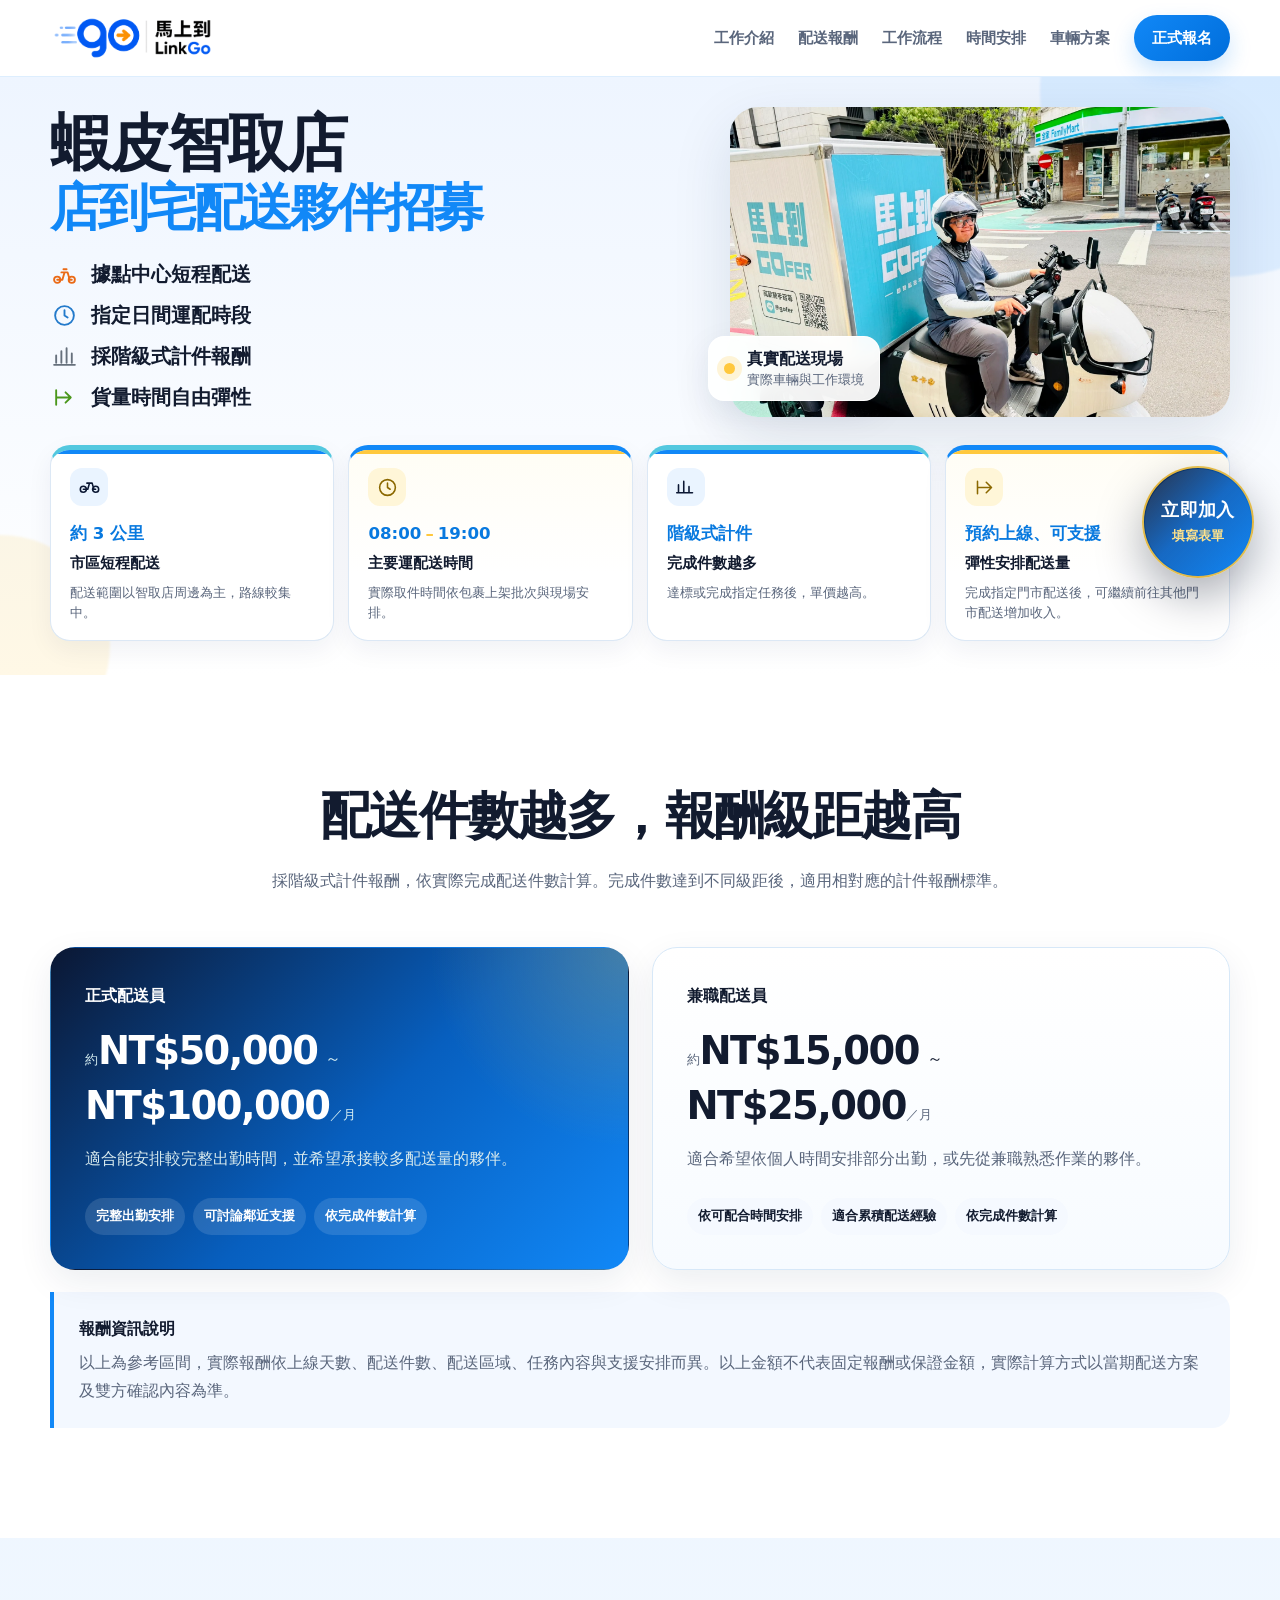
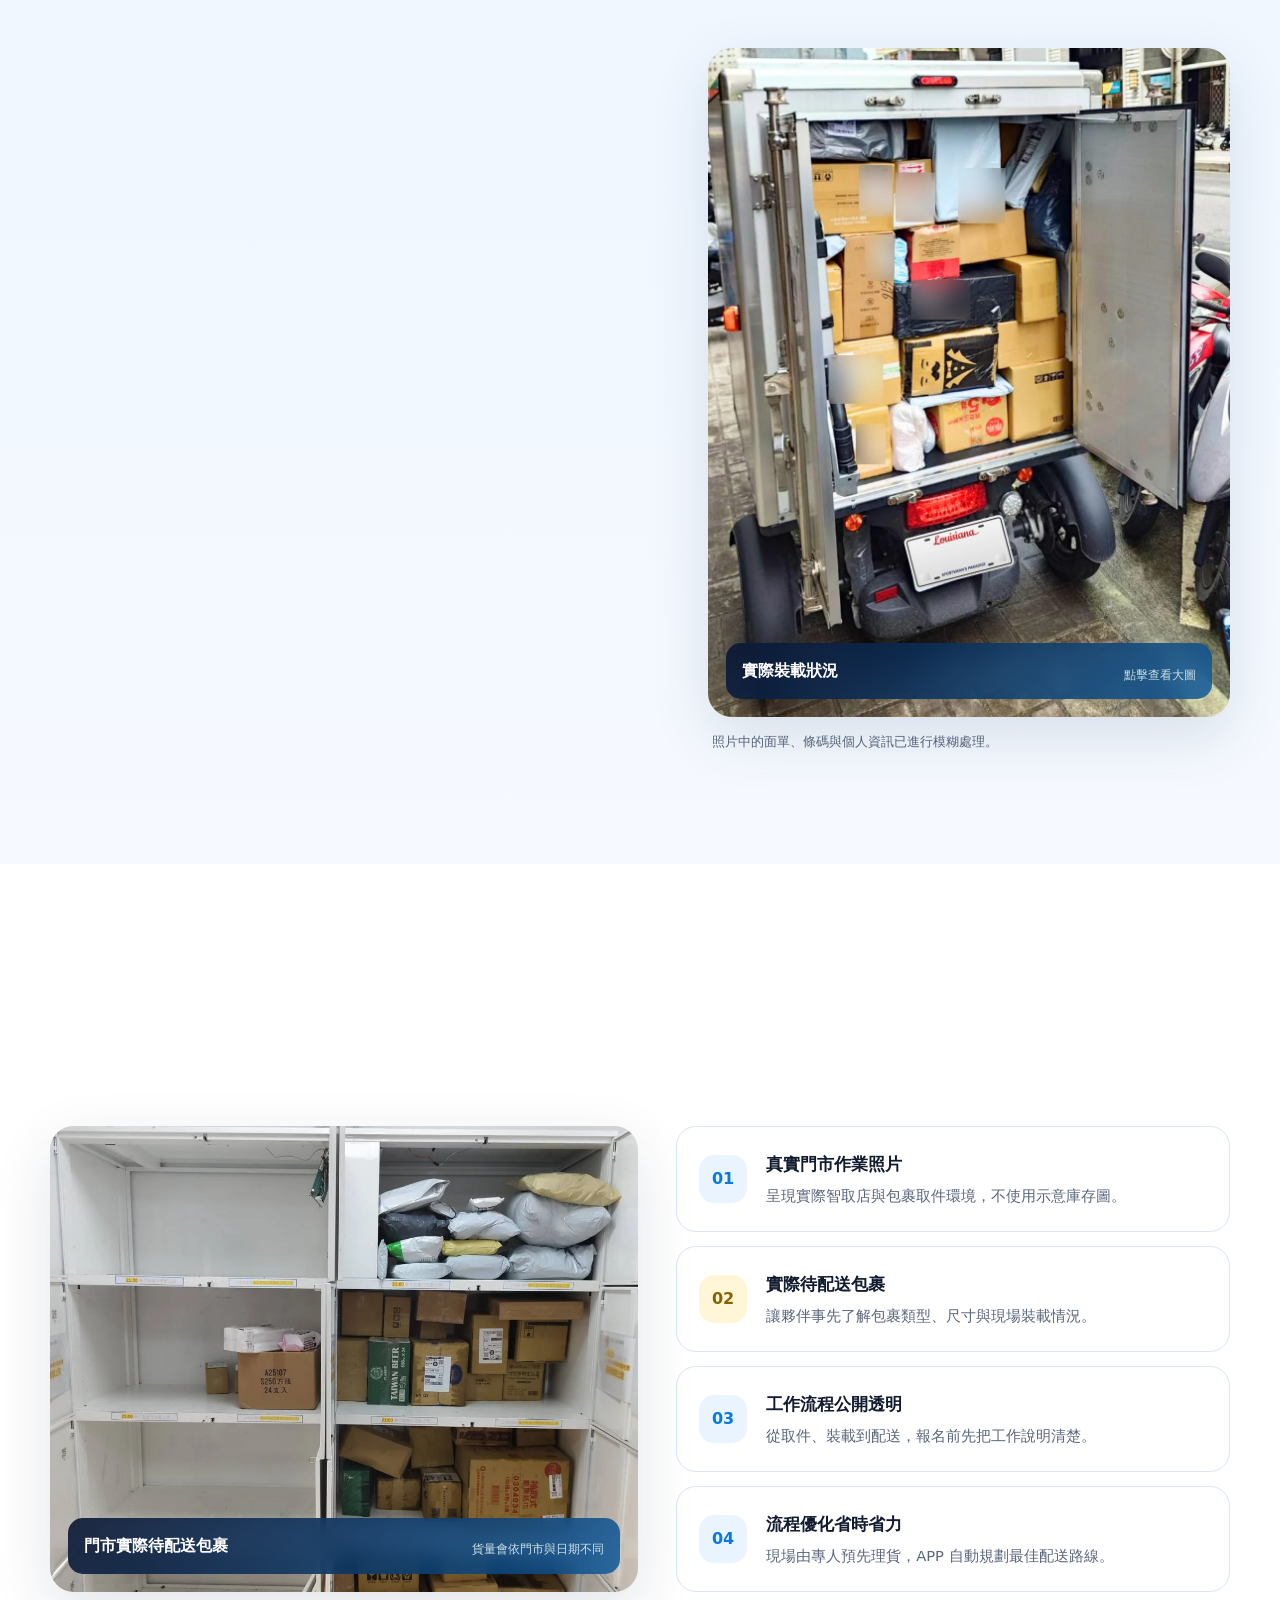
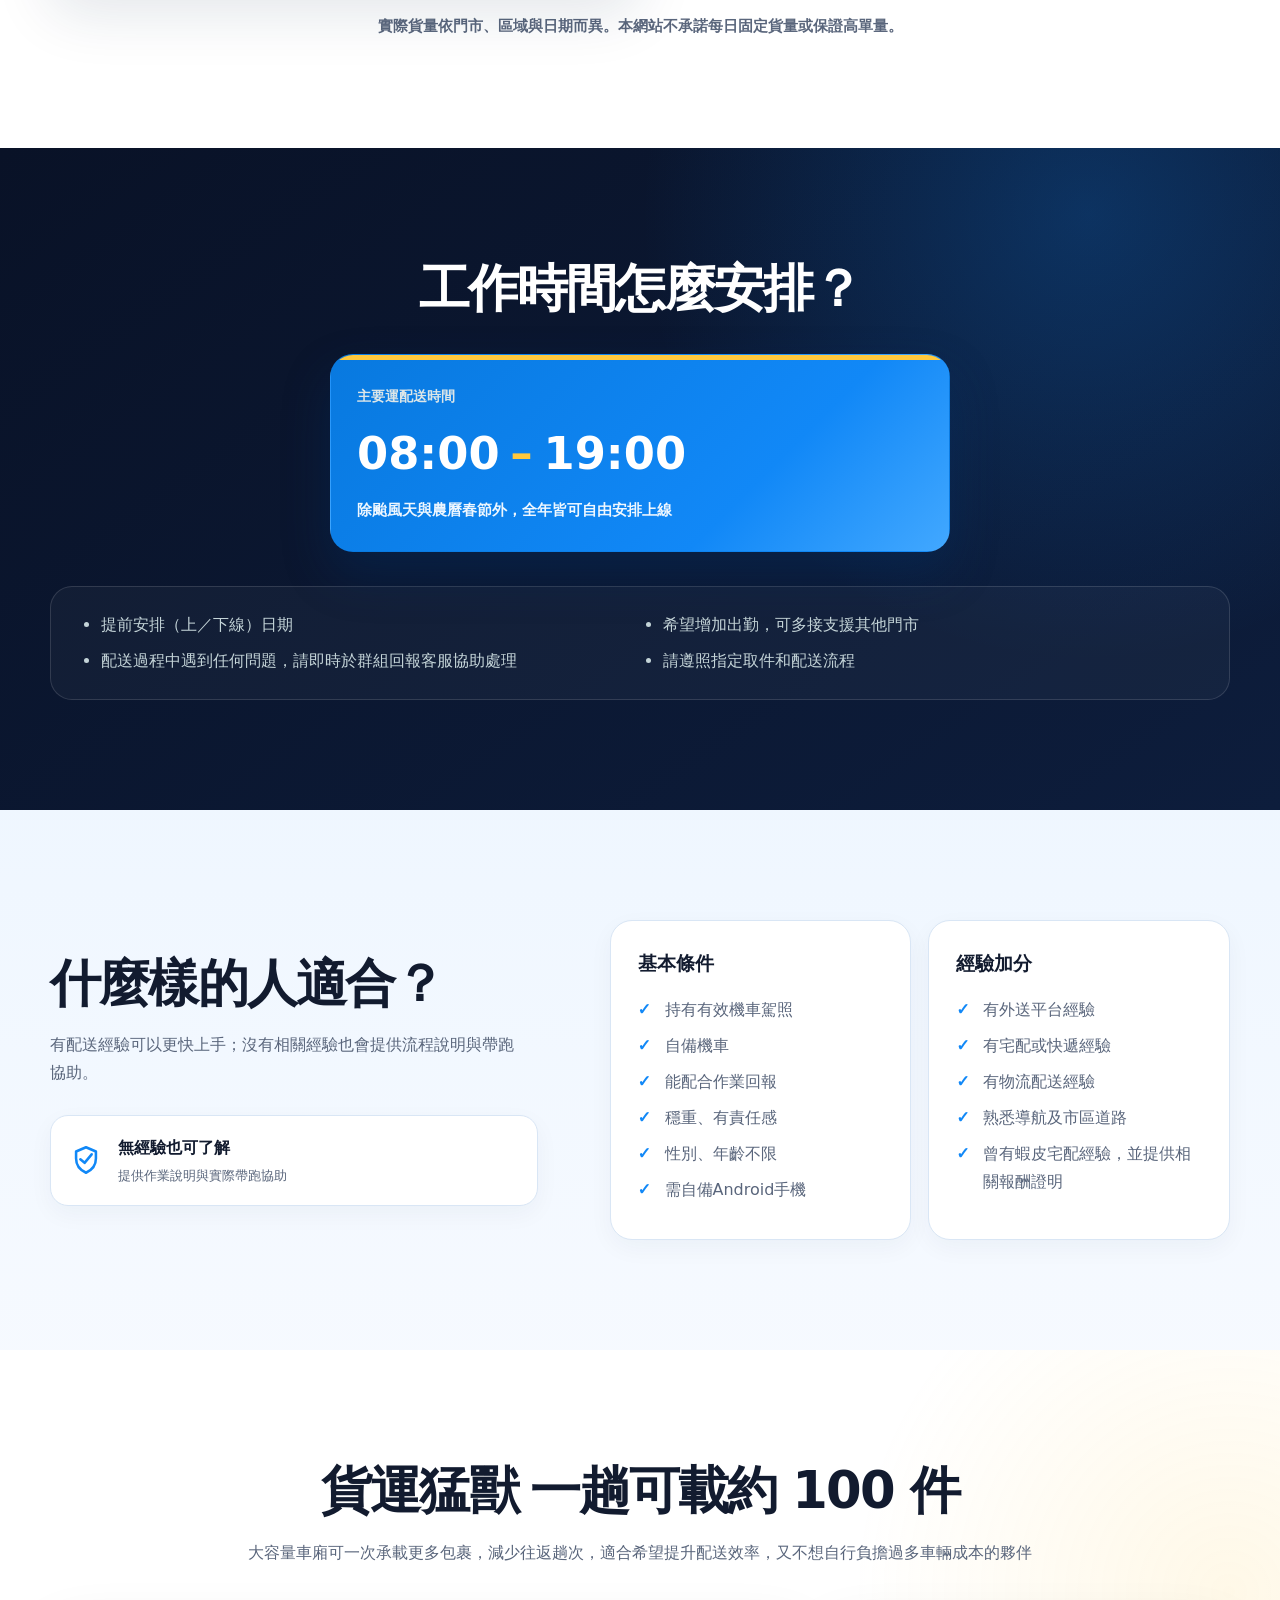
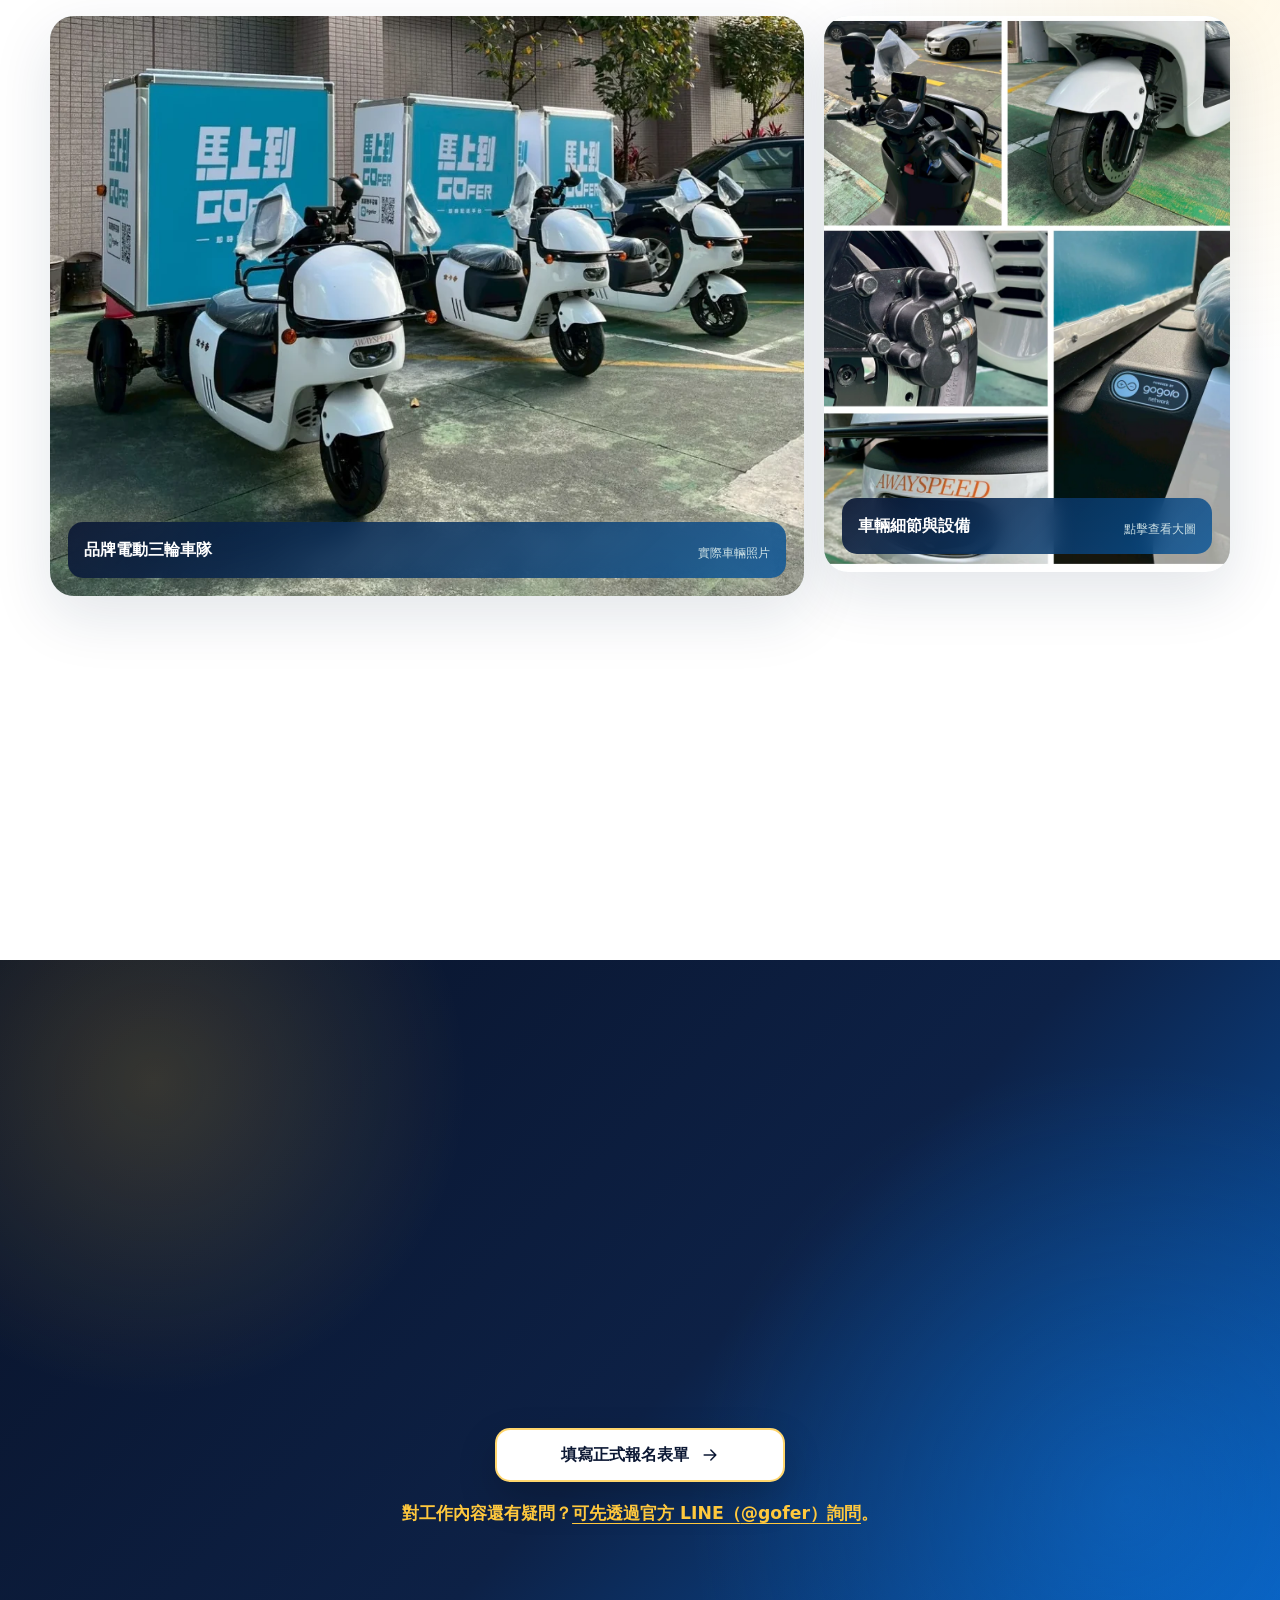
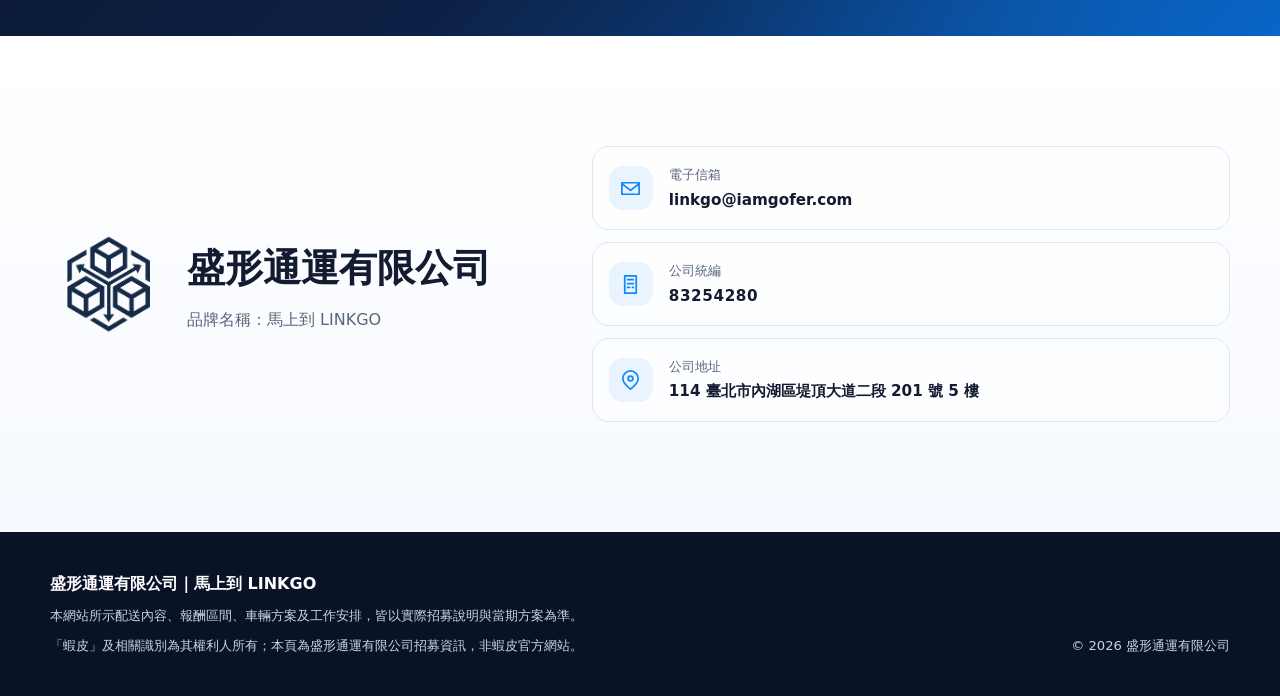
==== index.html @ c129fa83 "Add files via upload" ====
<!DOCTYPE html>

<html lang="zh-Hant">
<head>
<meta charset="utf-8"/>
<meta content="width=device-width, initial-scale=1" name="viewport"/>
<meta content="#1188f7" name="theme-color"/>
<meta content="盛形通運有限公司｜馬上到 LINKGO 蝦皮智取店店到宅配送夥伴招募。約 3 公里市區短程配送、階級式計件報酬，提供作業說明與帶跑協助。" name="description"/>
<meta content="index,follow" name="robots"/>
<meta content="website" property="og:type"/>
<meta content="zh_TW" property="og:locale"/>
<meta content="蝦皮智取店｜店到宅配送夥伴招募" property="og:title"/>
<meta content="3 公里市區短程配送，路線集中，簡單好上手。" property="og:description"/>
<meta content="assets/images/og-cover.jpg" property="og:image"/>
<title>蝦皮智取店｜店到宅配送夥伴招募｜馬上到 LINKGO</title>
<link href="assets/images/linkgo-icon.png" rel="icon" type="image/png"/>
<link href="site.webmanifest" rel="manifest"/>
<link href="assets/css/style.css" rel="stylesheet"/>
<script type="application/ld+json">
  {
    "@context": "https://schema.org",
    "@type": "Organization",
    "name": "盛形通運有限公司",
    "alternateName": "馬上到 LINKGO",
    "email": "linkgo@iamgofer.com",
    "address": {
      "@type": "PostalAddress",
      "postalCode": "114",
      "addressRegion": "臺北市",
      "addressLocality": "內湖區",
      "streetAddress": "堤頂大道二段 201 號 5 樓",
      "addressCountry": "TW"
    }
  }
  </script>
</head>
<body>
<a class="skip-link" href="#main">跳到主要內容</a>
<header class="site-header" id="top">
<div class="container header-inner">
<a aria-label="回到首頁" class="brand" href="#top">
<img alt="馬上到 LINKGO 官網 Logo" class="brand-logo" src="assets/images/linkgo-logo-transparent.png"/>
</a>
<button aria-controls="site-nav" aria-expanded="false" aria-label="開啟導覽選單" class="nav-toggle" type="button">
<span></span><span></span><span></span>
</button>
<nav aria-label="主要導覽" class="site-nav" id="site-nav">
<a href="#overview">工作介紹</a><a href="#pay">配送報酬</a><a href="#process">工作流程</a><a href="#schedule">時間安排</a><a href="#vehicle">車輛方案</a><a class="nav-cta" href="#apply">正式報名</a></nav>
</div>
</header>
<main id="main">
<section aria-labelledby="hero-title" class="hero" id="overview">
<div aria-hidden="true" class="hero-shape hero-shape-one"></div>
<div aria-hidden="true" class="hero-shape hero-shape-two"></div>
<div class="container hero-grid">
<div class="hero-copy reveal"><h1 id="hero-title"><span class="hero-title-line">蝦皮智取店</span><span class="hero-title-line hero-title-accent">店到宅配送夥伴招募</span></h1><ul aria-label="配送工作特色" class="hero-feature-list">
<li><span aria-hidden="true" class="hero-feature-icon icon-bike"><svg aria-hidden="true" viewbox="0 0 24 24"><circle cx="5" cy="17" r="3"></circle><circle cx="19" cy="17" r="3"></circle><path d="M5 17h5l2-7h3l2 7h2M9 10h3M11 7h3"></path></svg></span><span>據點中心短程配送</span></li>
<li><span aria-hidden="true" class="hero-feature-icon icon-time"><svg aria-hidden="true" viewbox="0 0 24 24"><circle cx="12" cy="12" r="9"></circle><path d="M12 7v5l3 2"></path></svg></span><span>指定日間運配時段</span></li>
<li><span aria-hidden="true" class="hero-feature-icon icon-pay"><svg aria-hidden="true" viewbox="0 0 24 24"><path d="M4 18V11m5 7V7m5 11V4m5 14v-9M2 20h20"></path></svg></span><span>採階級式計件報酬</span></li>
<li><span aria-hidden="true" class="hero-feature-icon icon-flex"><svg aria-hidden="true" viewbox="0 0 24 24"><path d="M4 12h14m-5-5 5 5-5 5M4 5v14"></path></svg></span><span>貨量時間自由彈性</span></li>
</ul></div>
<div class="hero-media reveal" data-delay="120">
<figure class="hero-photo">
<img alt="馬上到 LINKGO 配送夥伴與品牌電動三輪車" fetchpriority="high" height="1200" src="assets/images/hero-driver.webp" width="1600"/>
</figure>
<div class="hero-note">
<span aria-hidden="true" class="pulse-dot"></span>
<div><strong>真實配送現場</strong><small>實際車輛與工作環境</small></div>
</div>
</div>
<div class="overview-grid hero-overview-grid">
<article class="overview-card reveal">
<span aria-hidden="true" class="icon-box">
<svg viewbox="0 0 24 24"><path d="M5 17.5A3.5 3.5 0 1 0 5 10.5a3.5 3.5 0 0 0 0 7Zm14-7a3.5 3.5 0 1 0 0 7 3.5 3.5 0 0 0 0-7ZM5 14h5l2-7h3l2 7h2M9 7h3"></path></svg>
</span>
<strong>約 3 公里</strong>
<h3>市區短程配送</h3>
<p>配送範圍以智取店周邊為主，路線較集中。</p>
</article>
<article class="overview-card reveal" data-delay="70">
<span aria-hidden="true" class="icon-box">
<svg viewbox="0 0 24 24"><circle cx="12" cy="12" r="9"></circle><path d="M12 7v5l3 2"></path></svg>
</span>
<strong class="time-range"><span>08:00</span><span aria-hidden="true" class="time-range-separator">–</span><span>19:00</span></strong>
<h3>主要運配送時間</h3>
<p>實際取件時間依包裹上架批次與現場安排。</p>
</article>
<article class="overview-card reveal" data-delay="140">
<span aria-hidden="true" class="icon-box">
<svg viewbox="0 0 24 24"><path d="M4 18V9m6 9V5m6 13v-7m4 7H2"></path></svg>
</span>
<strong>階級式計件</strong>
<h3>完成件數越多</h3>
<p>達標或完成指定任務後，單價越高。</p>
</article>
<article class="overview-card reveal" data-delay="210">
<span aria-hidden="true" class="icon-box">
<svg viewbox="0 0 24 24"><path d="M4 12h16M14 6l6 6-6 6M4 5v14"></path></svg>
</span>
<strong>預約上線、可支援</strong>
<h3>彈性安排配送量</h3>
<p>完成指定門市配送後，可繼續前往其他門市配送增加收入。</p>
</article>
</div></div>
</section><section aria-labelledby="pay-title" class="pay section" id="pay">
<div class="container">
<div class="section-heading center narrow reveal">

<h2 id="pay-title">配送件數越多，報酬級距越高</h2>
<p>採階級式計件報酬，依實際完成配送件數計算。完成件數達到不同級距後，適用相對應的計件報酬標準。</p>
</div>
<div class="pay-grid">
<article class="pay-card pay-card-primary reveal">
<p class="pay-label">正式配送員</p>
<div class="pay-value"><span class="pay-amount"><small>約</small><strong>NT$50,000</strong></span><span class="pay-separator">～</span><span class="pay-amount"><strong>NT$100,000</strong><small>／月</small></span></div>
<p>適合能安排較完整出勤時間，並希望承接較多配送量的夥伴。</p>
<ul class="mini-list"><li>完整出勤安排</li><li>可討論鄰近支援</li><li>依完成件數計算</li></ul>
</article>
<article class="pay-card reveal" data-delay="100">
<p class="pay-label">兼職配送員</p>
<div class="pay-value"><span class="pay-amount"><small>約</small><strong>NT$15,000</strong></span><span class="pay-separator">～</span><span class="pay-amount"><strong>NT$25,000</strong><small>／月</small></span></div>
<p>適合希望依個人時間安排部分出勤，或先從兼職熟悉作業的夥伴。</p>
<ul class="mini-list"><li>依可配合時間安排</li><li>適合累積配送經驗</li><li>依完成件數計算</li></ul>
</article>
</div>
<div class="legal-note reveal">
<strong>報酬資訊說明</strong>
<p>以上為參考區間，實際報酬依上線天數、配送件數、配送區域、任務內容與支援安排而異。以上金額不代表固定報酬或保證金額，實際計算方式以當期配送方案及雙方確認內容為準。</p>
</div>
</div>
</section><section aria-labelledby="process-title" class="process section section-tint" id="process">
<div class="container split-layout">
<div class="content-column reveal">
<div class="section-heading">
<h2 id="process-title">主要工作是什麼？</h2>
<p>本職缺以「蝦皮智取店店到宅配送」為主，從指定智取店取件，再依配送路線送至周邊收件地址。</p>
</div>
<ol class="step-list">
<li>
<span>01</span>
<div><h3>到指定智取店取件</h3><p>依安排時間到店，完成包裹取件、清點與裝載。</p></div>
</li>
<li>
<span>02</span>
<div><h3>配送門市周邊住家</h3><p>配送範圍約 3 公里，依路線完成當日包裹配送。</p></div>
</li>
<li>
<span>03</span>
<div><h3>完成當日配送</h3><p>完成後即可結束；想增加配送量，也可依需求安排鄰近門市支援。</p></div>
</li>
</ol>
<div class="check-panel">
<h3>作業補充說明</h3>
<ul class="check-list"><li>配送品項以日常包裹為主，無生鮮熟食，無須代收付</li><li>包裹數量與尺寸，依各門市當日到貨狀況為準</li><li>新人上線完整教學</li></ul>
</div>
</div>
<div class="media-column reveal" data-delay="120">
<button class="photo-card photo-card-tall js-photo" data-caption="三輪車車廂實際載貨狀況（面單資訊已模糊處理）" data-image="assets/images/cargo-tricycle.webp" type="button">
<img alt="電動三輪車車廂裝載日常包裹，面單已做隱私處理" loading="lazy" src="assets/images/cargo-tricycle.webp"/>
<span class="photo-caption"><strong>實際裝載狀況</strong><small>點擊查看大圖</small></span>
</button>
<p class="privacy-note">照片中的面單、條碼與個人資訊已進行模糊處理。</p>
</div>
</div>
</section><section aria-labelledby="reality-title" class="reality section" id="reality">
<div class="container">
<div class="section-heading center narrow reveal">
<h2 id="reality-title">實際門市待配送貨量</h2>
<p>以真實配送現場照片呈現門市貨量、包裹狀況與作業環境，讓每位夥伴在報名前先做完整評估。</p>
</div>
<div class="reality-grid">
<button class="photo-card reality-photo js-photo reveal" data-caption="實際門市待配送貨量" data-image="assets/images/cargo-store-new.webp" type="button">
<img alt="門市置物櫃內的實際待配送包裹" loading="lazy" src="assets/images/cargo-store-new.webp"/>
<span class="photo-caption"><strong>門市實際待配送包裹</strong><small>貨量會依門市與日期不同</small></span>
</button>
<div class="trust-stack">
<article class="trust-card reveal" data-delay="60">
<span>01</span><div><h3>真實門市作業照片</h3><p>呈現實際智取店與包裹取件環境，不使用示意庫存圖。</p></div>
</article>
<article class="trust-card reveal" data-delay="120">
<span>02</span><div><h3>實際待配送包裹</h3><p>讓夥伴事先了解包裹類型、尺寸與現場裝載情況。</p></div>
</article>
<article class="trust-card reveal" data-delay="180">
<span>03</span><div><h3>工作流程公開透明</h3><p>從取件、裝載到配送，報名前先把工作說明清楚。</p></div>
</article>

<article class="trust-card reveal" data-delay="240"><span>04</span><div><h3>流程優化省時省力</h3><p>現場由專人預先理貨，APP 自動規劃最佳配送路線。</p></div></article></div>
</div><p class="reality-warning reveal" data-delay="280">實際貨量依門市、區域與日期而異。本網站不承諾每日固定貨量或保證高單量。</p>
</div>
</section><section aria-labelledby="schedule-title" class="schedule section section-dark" id="schedule">
<div class="container">
<div class="section-heading light center reveal narrow">
<h2 id="schedule-title">工作時間怎麼安排？</h2>
</div>
<div class="schedule-grid schedule-grid-single">
<article class="time-card featured reveal" data-delay="80">
<p>主要運配送時間</p>
<strong class="time-range"><span>08:00</span><span aria-hidden="true" class="time-range-separator">–</span><span>19:00</span></strong>
<small class="schedule-note">除颱風天與農曆春節外，全年皆可自由安排上線</small></article>
</div>
<div class="schedule-foot reveal">
<ul><li>提前安排（上／下線）日期</li><li>希望增加出勤，可多接支援其他門市</li><li>配送過程中遇到任何問題，請即時於群組回報客服協助處理</li><li>請遵照指定取件和配送流程</li></ul>
</div>
</div>
</section><section aria-labelledby="requirements-title" class="requirements section section-tint" id="requirements">
<div class="container requirements-grid">
<div class="requirements-intro reveal">
<h2 id="requirements-title">什麼樣的人適合？</h2>
<p>有配送經驗可以更快上手；沒有相關經驗也會提供流程說明與帶跑協助。</p>
<div class="support-badge">
<svg aria-hidden="true" viewbox="0 0 24 24"><path d="M8 11.5 11 14l5-6M12 3l7 3v5c0 4.7-2.9 8.2-7 10-4.1-1.8-7-5.3-7-10V6l7-3Z"></path></svg>
<span><strong>無經驗也可了解</strong><small>提供作業說明與實際帶跑協助</small></span>
</div>
</div>
<div class="requirement-panels">
<article class="requirement-card reveal" data-delay="70">
<h3>基本條件</h3>
<ul class="check-list">
<li>持有有效機車駕照</li>
<li>自備機車</li>
<li>能配合作業回報</li>
<li>穩重、有責任感</li>
<li>性別、年齡不限</li>
<li>需自備Android手機</li></ul>
</article>
<article class="requirement-card reveal" data-delay="140">
<h3>經驗加分</h3>
<ul class="check-list">
<li>有外送平台經驗</li>
<li>有宅配或快遞經驗</li>
<li>有物流配送經驗</li>
<li>熟悉導航及市區道路</li>
<li>曾有蝦皮宅配經驗，並提供相關報酬證明</li></ul>
</article>
</div>
</div>
</section><section aria-labelledby="vehicle-title" class="vehicle section" id="vehicle">
<div class="container">
<div class="vehicle-header reveal">
<div class="section-heading">
<h2 class="vehicle-title" id="vehicle-title"><span>貨運猛獸</span><span>一趟可載約 100 件</span></h2>
<p>大容量車廂可一次承載更多包裹，減少往返趟次，適合希望提升配送效率，又不想自行負擔過多車輛成本的夥伴</p>
</div>
</div>
<div class="vehicle-gallery">
<button class="photo-card fleet-photo js-photo reveal" data-caption="馬上到 LINKGO 電動三輪車隊" data-image="assets/images/fleet.webp" type="button">
<img alt="馬上到 LINKGO 電動三輪車隊" loading="lazy" src="assets/images/fleet.webp"/>
<span class="photo-caption"><strong>品牌電動三輪車隊</strong><small>實際車輛照片</small></span>
</button>
<button class="photo-card details-photo js-photo reveal" data-caption="電動三輪車操控、輪胎、煞車與換電系統細節" data-delay="100" data-image="assets/images/vehicle-details.webp" type="button">
<img alt="電動三輪車操控、輪胎、煞車與換電系統細節" loading="lazy" src="assets/images/vehicle-details.webp"/>
<span class="photo-caption"><strong>車輛細節與設備</strong><small>點擊查看大圖</small></span>
</button>
</div>
<div class="benefit-grid">
<article class="benefit-card reveal">
<span aria-hidden="true">01</span><h3>免油資</h3><p>使用電動車輛，不需負擔一般燃油費用。</p>
</article>
<article class="benefit-card reveal" data-delay="70">
<span aria-hidden="true">02</span><h3>免保修</h3><p>車輛保養與維修依公司方案安排處理。</p>
</article>
<article class="benefit-card reveal" data-delay="140">
<span aria-hidden="true">03</span><h3>享車險</h3><p>依公司車輛方案提供相對應的保險安排。</p>
</article>
</div>
<p class="vehicle-note reveal">實際車輛使用、保修、保險及相關責任，依公司方案規範與安排為準。車輛數量、使用區域與申請資格，須由招募人員進一步確認</p>
</div>
</section><section aria-labelledby="apply-title" class="apply section" id="apply">
<div class="container apply-shell">
<div class="apply-copy reveal">
<h2 id="apply-title"><span>想成為配送員嗎？</span><span>一拎就 GO！</span></h2>
<p>留下基本資料後，招募人員會依您填寫的配送區域與可配合時間安排後續聯繫，進一步說明工作內容與加入方式。</p>
</div>
<ol class="apply-steps">
<li class="reveal" data-delay="60">
<span>1</span>
<div><h3>填寫報名表單</h3><p>留下姓名、電話、希望配送區域與可配合時間。</p></div>
</li>
<li class="reveal" data-delay="120">
<span>2</span>
<div><h3>依完成畫面加入官方 LINE</h3><p>表單送出後，完成畫面會提供官方 LINE 連結。</p></div>
</li>
<li class="reveal" data-delay="180">
<span>3</span>
<div><h3>在 LINE 傳送姓名＋電話</h3><p>招募人員可快速核對資料，安排後續聯繫與說明。</p></div>
</li>
</ol>
<div class="apply-action reveal" data-delay="230">
<a class="button button-light js-form-link" href="#" rel="noopener" target="_blank">填寫正式報名表單
            <svg aria-hidden="true" viewbox="0 0 24 24"><path d="M5 12h14m-6-6 6 6-6 6"></path></svg>
</a>
<p>對工作內容還有疑問？<a class="js-line-link" href="#" rel="noopener" target="_blank">可先透過官方 LINE（<span class="js-line-id">@gofer</span>）詢問</a>。</p>
</div>
</div>
</section><section aria-labelledby="company-title" class="company section">
<div class="container company-grid">
<div class="company-intro reveal">
<img alt="盛形通運有限公司品牌標誌" class="company-logo-img" src="assets/images/shengxing-logo-mark.png"/>
<div>
<h2 id="company-title">盛形通運有限公司</h2>
<p>品牌名稱：馬上到 LINKGO</p>
</div>
</div>
<address class="company-details reveal" data-delay="100">
<a class="js-email-link" href="mailto:linkgo@iamgofer.com">
<span aria-hidden="true" class="company-icon"><svg viewbox="0 0 24 24"><path d="M3 6h18v12H3zM3 7l9 7 9-7"></path></svg></span>
<span><small>電子信箱</small><strong class="js-email-text">linkgo@iamgofer.com</strong></span>
</a>
<div aria-label="公司統一編號 83254280" class="company-detail-item">
<span aria-hidden="true" class="company-icon"><svg viewbox="0 0 24 24"><path d="M6 3h12v18H6zM9 7h6M9 11h6M9 15h2M14 15h1"></path></svg></span>
<span><small>公司統編</small><strong>83254280</strong></span>
</div>
<a href="https://www.google.com/maps/search/?api=1&amp;query=114%E8%87%BA%E5%8C%97%E5%B8%82%E5%85%A7%E6%B9%96%E5%8D%80%E5%A0%A4%E9%A0%82%E5%A4%A7%E9%81%93%E4%BA%8C%E6%AE%B5201%E8%99%9F5%E6%A8%93" rel="noopener" target="_blank">
<span aria-hidden="true" class="company-icon"><svg viewbox="0 0 24 24"><path d="M20 10c0 5-8 11-8 11S4 15 4 10a8 8 0 1 1 16 0Z"></path><circle cx="12" cy="10" r="2.5"></circle></svg></span>
<span><small>公司地址</small><strong>114 臺北市內湖區堤頂大道二段 201 號 5 樓</strong></span>
</a>
</address>
</div>
</section></main>
<a aria-label="立即加入，前往正式報名表單" class="floating-cta js-form-link" href="#" rel="noopener" target="_blank">
<span class="floating-cta-title">立即加入</span>
<span class="floating-cta-sub">填寫表單</span>
</a>
<footer class="site-footer">
<div class="container footer-inner">
<div>
<strong>盛形通運有限公司｜馬上到 LINKGO</strong>
<p>本網站所示配送內容、報酬區間、車輛方案及工作安排，皆以實際招募說明與當期方案為準。</p>
<p>「蝦皮」及相關識別為其權利人所有；本頁為盛形通運有限公司招募資訊，非蝦皮官方網站。</p>
</div>
<p>© <span id="current-year">2026</span> 盛形通運有限公司</p>
</div>
</footer>
<dialog aria-label="圖片預覽" class="lightbox" id="lightbox">
<button aria-label="關閉圖片預覽" class="lightbox-close" type="button">×</button>
<img alt="" src=""/>
<p></p>
</dialog>
<script src="assets/js/config.js"></script>
<script src="assets/js/main.js"></script>
</body>
</html>
---- assets/css/style.css ----
:root {
  --brand: #178bff;
  --brand-dark: #0b0f1c;
  --brand-soft: #edf5ff;
  --ink: #111827;
  --ink-2: #5a6478;
  --line: #d9e5f4;
  --paper: #fbfdff;
  --tint: #f4f8fe;
  --dark: #0d1323;
  --warm: #ffc427;
  --shadow: 0 20px 60px rgba(11, 15, 28, .12);
  --shadow-soft: 0 12px 35px rgba(11, 15, 28, .08);
  --radius: 24px;
  --container: 1180px;
}


* { box-sizing: border-box; }
html { scroll-behavior: smooth; }
body {
  margin: 0;
  color: var(--ink);
  background: var(--paper);
  font-family: "Noto Sans TC", "PingFang TC", "Microsoft JhengHei", system-ui, -apple-system, sans-serif;
  line-height: 1.75;
  text-rendering: optimizeLegibility;
  -webkit-font-smoothing: antialiased;
}
img { display: block; max-width: 100%; }
a { color: inherit; }
button, input, textarea, select { font: inherit; }
button { color: inherit; }
svg { fill: none; stroke: currentColor; stroke-width: 1.8; stroke-linecap: round; stroke-linejoin: round; }

.skip-link {
  position: fixed; left: 12px; top: 12px; z-index: 9999;
  transform: translateY(-150%); padding: 10px 16px;
  border-radius: 10px; background: var(--ink); color: white; text-decoration: none;
}
.skip-link:focus { transform: none; }

.container { width: min(calc(100% - 40px), var(--container)); margin-inline: auto; }
.section { padding: 110px 0; }
.section-tint { background: var(--tint); }
.section-dark { background: var(--dark); color: #fff; }
.narrow { max-width: 760px; margin-inline: auto; }
.center { text-align: center; }

.eyebrow {
  margin: 0 0 12px; color: var(--brand); font-weight: 800; font-size: .83rem;
  letter-spacing: .14em; text-transform: uppercase;
}
.section-heading h2 {
  margin: 0; font-size: clamp(2rem, 4vw, 3.35rem); line-height: 1.2; letter-spacing: -.035em;
}
.section-heading > p:last-child { margin: 20px 0 0; color: var(--ink-2); font-size: 1.03rem; }
.section-heading.light .eyebrow { color: #b7cfd4; }
.section-heading.light > p:last-child { color: #c7d4d7; }

.site-header {
  position: sticky; top: 0; z-index: 1000;
  border-bottom: 1px solid rgba(23, 139, 255, .12);
  background: rgba(255, 255, 255, .9); backdrop-filter: blur(16px);
}
.header-inner { height: 76px; display: flex; align-items: center; justify-content: space-between; gap: 24px; }
.brand { display: inline-flex; align-items: center; gap: 0; text-decoration: none; }
.brand-mark {
  display: none;
}
.brand-mark.large { display: none; }
.brand-logo { width: 56px; height: 56px; object-fit: cover; border-radius: 14px; box-shadow: 0 10px 22px rgba(11,15,28,.16); }
.brand-copy { display: grid; line-height: 1.05; }
.brand-copy strong { font-size: 1rem; letter-spacing: .05em; }
.brand-copy small { color: var(--brand); font-size: .72rem; font-weight: 900; letter-spacing: .18em; margin-top: 5px; }
.site-nav { display: flex; align-items: center; gap: 24px; }
.site-nav a { text-decoration: none; color: var(--ink-2); font-size: .94rem; font-weight: 700; transition: .2s ease; }
.site-nav a:hover { color: var(--brand); }
.site-nav .nav-cta { padding: 10px 18px; border-radius: 999px; background: var(--brand); color: white; box-shadow: 0 10px 20px rgba(23,139,255,.18); }
.site-nav .nav-cta:hover { background: #0d74de; color: white; }
.nav-toggle { display: none; width: 44px; height: 44px; border: 0; background: transparent; padding: 10px; }
.nav-toggle span { display: block; height: 2px; border-radius: 2px; background: var(--ink); margin: 5px 0; transition: .2s ease; }

.hero { position: relative; overflow: hidden; padding: 76px 0 105px; background: linear-gradient(180deg, #f4f8ff 0%, #ffffff 100%); }
.hero-grid { display: grid; grid-template-columns: 1.02fr .98fr; gap: 72px; align-items: center; }
.hero-copy { position: relative; z-index: 2; }
.hero h1 { margin: 0; max-width: 720px; font-size: clamp(2.75rem, 5.4vw, 5.55rem); line-height: 1.04; letter-spacing: -.055em; }
.hero h1 span { color: var(--brand); }
.hero-lead { margin: 29px 0 0; font-size: clamp(1.28rem, 2vw, 1.68rem); line-height: 1.55; }
.hero-lead strong { color: var(--ink); }
.hero-description { margin: 20px 0 0; max-width: 650px; color: var(--ink-2); font-size: 1.02rem; }
.hero-actions { display: flex; align-items: center; gap: 22px; margin-top: 31px; flex-wrap: wrap; }
.button {
  display: inline-flex; align-items: center; justify-content: center; gap: 11px;
  min-height: 54px; padding: 0 24px; border-radius: 15px;
  text-decoration: none; font-weight: 850; transition: transform .2s ease, box-shadow .2s ease, background .2s ease;
}
.button svg { width: 20px; height: 20px; }
.button:hover { transform: translateY(-2px); }
.button-primary { background: linear-gradient(135deg, #0d1323 0%, #178bff 100%); color: white; box-shadow: 0 14px 30px rgba(23,139,255,.24); }
.button-primary:hover { background: linear-gradient(135deg, #0b0f1c 0%, #0d74de 100%); box-shadow: 0 18px 34px rgba(23,139,255,.3); }
.text-link { font-weight: 800; text-underline-offset: 5px; text-decoration-thickness: 1px; }
.tag-list { display: flex; flex-wrap: wrap; gap: 10px; list-style: none; padding: 0; margin: 31px 0 0; }
.tag-list li { padding: 8px 13px; border: 1px solid var(--line); border-radius: 999px; background: rgba(255,255,255,.72); color: var(--ink-2); font-size: .87rem; font-weight: 700; }

.hero-media { position: relative; min-width: 0; }
.hero-photo { margin: 0; overflow: hidden; border-radius: 34px; box-shadow: var(--shadow); transform: rotate(1.4deg); }
.hero-photo img { width: 100%; aspect-ratio: 4 / 3; object-fit: cover; }
.hero-note, .hero-stat {
  position: absolute; z-index: 2; background: rgba(255,255,255,.94); backdrop-filter: blur(10px);
  box-shadow: var(--shadow-soft); border: 1px solid rgba(255,255,255,.8);
}
.hero-note { left: -30px; bottom: 35px; display: flex; align-items: center; gap: 12px; padding: 14px 17px; border-radius: 16px; }
.hero-note div { display: grid; line-height: 1.2; }
.hero-note small { margin-top: 4px; color: var(--ink-2); }
.pulse-dot { width: 11px; height: 11px; border-radius: 50%; background: var(--warm); box-shadow: 0 0 0 7px rgba(255,196,39,.18); }
.hero-stat { right: -24px; top: 38px; display: grid; padding: 16px 18px; border-radius: 18px; line-height: 1.18; }
.hero-stat strong { color: var(--brand); font-size: 1.42rem; }
.hero-stat span { margin-top: 5px; color: var(--ink-2); font-size: .82rem; font-weight: 700; }
.hero-shape { position: absolute; border-radius: 999px; filter: blur(1px); pointer-events: none; }
.hero-shape-one { width: 370px; height: 370px; right: -130px; top: -170px; background: rgba(23,139,255,.12); }
.hero-shape-two { width: 220px; height: 220px; left: -110px; bottom: -80px; background: rgba(255,196,39,.12); }

.overview-grid { display: grid; grid-template-columns: repeat(4, 1fr); gap: 18px; margin-top: 54px; }
.overview-card { padding: 28px 25px; border: 1px solid var(--line); border-radius: 22px; background: #fff; box-shadow: 0 7px 22px rgba(20,39,45,.045); }
.overview-card .icon-box { display: grid; place-items: center; width: 50px; height: 50px; border-radius: 16px; background: var(--brand-soft); color: var(--brand-dark); }
.overview-card svg { width: 27px; height: 27px; }
.overview-card > strong { display: block; margin-top: 23px; color: var(--brand); font-size: 1.26rem; }
.overview-card h3 { margin: 3px 0 10px; font-size: 1.13rem; }
.overview-card p { margin: 0; color: var(--ink-2); font-size: .93rem; }

.split-layout { display: grid; grid-template-columns: 1.05fr .95fr; gap: 80px; align-items: center; }
.step-list { list-style: none; padding: 0; margin: 42px 0 0; }
.step-list li { display: grid; grid-template-columns: 52px 1fr; gap: 18px; padding: 0 0 28px; position: relative; }
.step-list li:not(:last-child)::after { content: ""; position: absolute; left: 25px; top: 51px; bottom: 2px; width: 1px; background: var(--line); }
.step-list li > span { display: grid; place-items: center; width: 52px; height: 52px; border-radius: 17px; background: var(--ink); color: white; font-weight: 900; }
.step-list h3 { margin: 0; font-size: 1.15rem; }
.step-list p { margin: 5px 0 0; color: var(--ink-2); }
.check-panel { margin-top: 14px; padding: 24px 26px; border-radius: 20px; background: white; border: 1px solid var(--line); }
.check-panel h3 { margin: 0 0 13px; }
.check-list { list-style: none; padding: 0; margin: 0; }
.check-list li { position: relative; padding-left: 27px; margin: 8px 0; color: var(--ink-2); }
.check-list li::before { content: "✓"; position: absolute; left: 0; top: 0; color: var(--brand); font-weight: 950; }
.photo-card { position: relative; display: block; width: 100%; padding: 0; overflow: hidden; border: 0; border-radius: var(--radius); background: #dfe9eb; cursor: zoom-in; box-shadow: var(--shadow); text-align: left; }
.photo-card img { width: 100%; height: 100%; object-fit: cover; transition: transform .5s ease; }
.photo-card:hover img { transform: scale(1.025); }
.photo-card-tall { aspect-ratio: .78; }
.photo-caption { position: absolute; left: 18px; right: 18px; bottom: 18px; display: flex; justify-content: space-between; align-items: end; gap: 16px; padding: 14px 16px; border-radius: 15px; background: rgba(11,38,47,.82); backdrop-filter: blur(10px); color: white; }
.photo-caption strong, .photo-caption small { display: block; }
.photo-caption small { color: #cee2e6; font-size: .78rem; white-space: nowrap; }
.privacy-note { margin: 13px 4px 0; color: var(--ink-2); font-size: .83rem; }

.reality-grid { display: grid; grid-template-columns: 1.03fr .97fr; gap: 42px; margin-top: 55px; align-items: stretch; }
.reality-photo { min-height: 650px; }
.trust-stack { display: grid; gap: 14px; align-content: center; }
.trust-card { display: grid; grid-template-columns: 50px 1fr; gap: 17px; padding: 22px; border: 1px solid var(--line); border-radius: 20px; background: white; }
.trust-card > span { display: grid; place-items: center; width: 48px; height: 48px; border-radius: 15px; background: var(--brand-soft); color: var(--brand-dark); font-weight: 900; }
.trust-card h3 { margin: 0; font-size: 1.08rem; }
.trust-card p { margin: 4px 0 0; color: var(--ink-2); font-size: .92rem; }
.notice-box { display: grid; grid-template-columns: 31px 1fr; gap: 13px; padding: 20px; border-radius: 18px; background: #f7f3ef; color: #6a5240; border: 1px solid #eadfce; }
.notice-box svg { width: 27px; height: 27px; color: var(--warm); }
.notice-box p { margin: 0; }

.schedule-grid { display: grid; grid-template-columns: repeat(3, 1fr); gap: 18px; margin-top: 52px; align-items: stretch; }
.schedule-grid-single { grid-template-columns: minmax(280px, 620px); justify-content: center; }
.time-card { padding: 29px 26px; border: 1px solid rgba(255,255,255,.14); border-radius: 23px; background: rgba(255,255,255,.045); }
.time-card.featured { background: linear-gradient(135deg, #0d1323, #178bff); border-color: transparent; transform: none; box-shadow: 0 20px 45px rgba(7, 15, 34, .24); }
.time-card p { margin: 0; color: #c7d4d7; font-size: .88rem; font-weight: 800; }
.time-card.featured p { color: #dce6e8; }
.time-card strong { display: block; margin-top: 13px; font-size: clamp(1.8rem, 3.5vw, 2.8rem); line-height: 1; letter-spacing: -.04em; }
.time-card span { display: block; margin-top: 11px; font-weight: 800; }
.time-card small { display: block; margin-top: 18px; color: #c7d4d7; }
.time-card.featured small { color: #e1eaec; }
.schedule-foot { display: grid; grid-template-columns: 220px 1fr; gap: 30px; margin-top: 42px; padding: 26px 29px; border: 1px solid rgba(255,255,255,.13); border-radius: 22px; }
.schedule-foot h3 { margin: 0; }
.schedule-foot ul { display: grid; grid-template-columns: 1fr 1fr; gap: 8px 26px; margin: 0; padding-left: 20px; color: #c4d4d8; }

.pay-grid { display: grid; grid-template-columns: 1fr 1fr; gap: 23px; margin-top: 52px; }
.pay-card { padding: 34px; border: 1px solid var(--line); border-radius: 25px; background: white; box-shadow: var(--shadow-soft); }
.pay-card-primary { background: linear-gradient(135deg, #0d1323 0%, #178bff 100%); color: white; border-color: transparent; }
.pay-label { margin: 0; font-weight: 850; }
.pay-value { display: flex; align-items: baseline; flex-wrap: wrap; gap: 8px; margin-top: 18px; line-height: 1.2; }
.pay-value strong { font-size: clamp(1.65rem, 3vw, 2.55rem); letter-spacing: -.04em; }
.pay-value span, .pay-value small { color: var(--ink-2); }
.pay-card-primary .pay-value span, .pay-card-primary .pay-value small { color: #d8f0f3; }
.pay-card > p:nth-of-type(2) { color: var(--ink-2); }
.pay-card-primary > p:nth-of-type(2) { color: #d8eaed; }
.mini-list { display: flex; flex-wrap: wrap; gap: 8px; list-style: none; padding: 0; margin: 25px 0 0; }
.mini-list li { padding: 7px 11px; border-radius: 999px; background: var(--tint); font-size: .82rem; font-weight: 700; }
.pay-card-primary .mini-list li { background: rgba(255,255,255,.12); }
.legal-note { margin-top: 22px; padding: 23px 25px; border-left: 4px solid var(--brand); border-radius: 0 18px 18px 0; background: var(--tint); }
.legal-note p { margin: 6px 0 0; color: var(--ink-2); }

.requirements-grid { display: grid; grid-template-columns: .88fr 1.12fr; gap: 72px; align-items: center; }
.requirements-intro h2 { margin: 0; font-size: clamp(2rem,4vw,3.35rem); line-height: 1.2; letter-spacing: -.035em; }
.requirements-intro > p:not(.eyebrow) { color: var(--ink-2); }
.support-badge { display: flex; gap: 15px; align-items: center; margin-top: 28px; padding: 18px; border-radius: 18px; background: white; border: 1px solid var(--line); }
.support-badge svg { width: 34px; height: 34px; color: var(--brand); }
.support-badge span { display: grid; }
.support-badge small { color: var(--ink-2); margin-top: 2px; }
.requirement-panels { display: grid; grid-template-columns: 1fr 1fr; gap: 17px; }
.requirement-card { padding: 27px; border-radius: 22px; background: white; border: 1px solid var(--line); }
.requirement-card h3 { margin: 0 0 15px; }

.vehicle-header { max-width: 800px; }
.vehicle-gallery { display: grid; grid-template-columns: 1.3fr .7fr; gap: 20px; margin-top: 48px; }
.fleet-photo { aspect-ratio: 1.3; }
.details-photo { aspect-ratio: .73; }
.benefit-grid { display: grid; grid-template-columns: repeat(3, 1fr); gap: 17px; margin-top: 24px; }
.benefit-card { padding: 27px; border: 1px solid var(--line); border-radius: 21px; }
.benefit-card span { color: var(--brand); font-weight: 900; font-size: .85rem; }
.benefit-card h3 { margin: 10px 0 7px; font-size: 1.4rem; }
.benefit-card p { margin: 0; color: var(--ink-2); }
.vehicle-note { margin: 22px 0 0; color: var(--ink-2); font-size: .9rem; }

.apply { background: linear-gradient(135deg, #0b0f1c 0%, #132345 45%, #178bff 100%); color: white; }
.apply-shell { display: grid; grid-template-columns: .9fr 1.1fr; gap: 65px 80px; align-items: start; }
.apply .eyebrow { color: #cfe5ff; }
.apply h2 { margin: 0; font-size: clamp(2.25rem, 4.5vw, 4rem); line-height: 1.12; letter-spacing: -.04em; }
.apply-copy > p:last-child { color: #d9edef; }
.apply-steps { list-style: none; padding: 0; margin: 0; }
.apply-steps li { display: grid; grid-template-columns: 48px 1fr; gap: 16px; padding: 0 0 26px; position: relative; }
.apply-steps li:not(:last-child)::after { content: ""; position: absolute; left: 23px; top: 50px; bottom: 3px; width: 1px; background: rgba(255,255,255,.3); }
.apply-steps li > span { display: grid; place-items: center; width: 48px; height: 48px; border-radius: 50%; background: white; color: var(--brand); font-weight: 950; }
.apply-steps h3 { margin: 0; }
.apply-steps p { margin: 4px 0 0; color: #d7ebee; }
.apply-action { grid-column: 1 / -1; display: flex; flex-direction: column; align-items: center; padding-top: 20px; text-align: center; }
.button-light { min-width: 290px; background: white; color: var(--brand-dark); box-shadow: 0 16px 38px rgba(0,0,0,.18); border: 2px solid rgba(23,139,255,.12); }
.button-light:hover { background: #f5f9ff; }
.apply-action p { margin: 16px 0 0; color: #d9edef; }
.apply-action a:not(.button) { color: white; font-weight: 800; text-underline-offset: 4px; }

.company-grid { display: grid; grid-template-columns: .85fr 1.15fr; gap: 70px; align-items: center; }
.company-intro { display: flex; gap: 19px; align-items: center; }
.company-logo-img { width: 110px; height: 110px; object-fit: cover; border-radius: 24px; box-shadow: var(--shadow); }
.company-intro h2 { margin: 0; font-size: clamp(1.7rem,3vw,2.5rem); }
.company-intro p:last-child { margin: 5px 0 0; color: var(--ink-2); }
.company-details { display: grid; gap: 12px; font-style: normal; }
.company-details a { display: grid; grid-template-columns: 46px 1fr; align-items: center; gap: 14px; padding: 16px; border-radius: 17px; border: 1px solid var(--line); text-decoration: none; transition: .2s ease; }
.company-details a:hover { border-color: var(--brand); background: var(--brand-soft); }
.company-icon { display: grid; place-items: center; width: 44px; height: 44px; border-radius: 14px; background: var(--brand-soft); color: var(--brand); }
.company-icon svg { width: 23px; height: 23px; }
.company-details span:last-child { display: grid; }
.company-details small { color: var(--ink-2); }
.company-details strong { font-size: .95rem; }

.floating-cta {
  position: fixed;
  right: 22px;
  bottom: 26px;
  z-index: 999;
  display: flex;
  flex-direction: column;
  align-items: center;
  justify-content: center;
  min-width: 112px;
  min-height: 112px;
  padding: 16px 18px;
  border-radius: 28px;
  background: linear-gradient(135deg, #0b0f1c 0%, #178bff 86%);
  color: #fff;
  text-decoration: none;
  box-shadow: 0 18px 42px rgba(7, 15, 34, .28);
  border: 1px solid rgba(255,255,255,.18);
  transition: transform .2s ease, box-shadow .2s ease;
}
.floating-cta::before {
  content: "";
  position: absolute;
  inset: 1px;
  border-radius: 27px;
  background: linear-gradient(135deg, rgba(255,255,255,.12), rgba(255,255,255,0));
  pointer-events: none;
}
.floating-cta:hover { transform: translateY(-3px); box-shadow: 0 22px 50px rgba(7, 15, 34, .34); }
.floating-cta-title, .floating-cta-sub { position: relative; z-index: 1; }
.floating-cta-title { font-size: 1.05rem; font-weight: 900; letter-spacing: .03em; }
.floating-cta-sub { margin-top: 4px; font-size: .78rem; color: #ffe39a; }

.site-footer { padding: 38px 0; background: #0b0f1c; color: #c9d4e6; }
.footer-inner { display: flex; justify-content: space-between; align-items: end; gap: 40px; }
.footer-inner strong { color: white; }
.footer-inner p { margin: 7px 0 0; max-width: 760px; font-size: .82rem; }
.footer-inner > p { white-space: nowrap; }

.lightbox { width: min(94vw, 940px); max-height: 92vh; padding: 0; border: 0; border-radius: 20px; background: #091a20; color: white; overflow: hidden; box-shadow: 0 30px 100px rgba(0,0,0,.5); }
.lightbox::backdrop { background: rgba(2,13,17,.82); backdrop-filter: blur(6px); }
.lightbox img { width: 100%; max-height: 80vh; object-fit: contain; background: #07161b; }
.lightbox p { margin: 0; padding: 13px 18px 16px; color: #d7e5e8; font-size: .9rem; }
.lightbox-close { position: absolute; top: 12px; right: 12px; z-index: 2; display: grid; place-items: center; width: 42px; height: 42px; border: 0; border-radius: 50%; background: rgba(8,25,31,.78); color: white; font-size: 1.7rem; cursor: pointer; }

.reveal { opacity: 0; transform: translateY(20px); transition: opacity .65s ease, transform .65s ease; transition-delay: var(--delay, 0ms); }
.reveal.is-visible { opacity: 1; transform: none; }

@media (max-width: 980px) {
  .site-nav { position: fixed; top: 76px; left: 20px; right: 20px; display: grid; gap: 0; padding: 12px; border: 1px solid var(--line); border-radius: 18px; background: white; box-shadow: var(--shadow); opacity: 0; transform: translateY(-10px); pointer-events: none; transition: .2s ease; }
  .site-nav.is-open { opacity: 1; transform: none; pointer-events: auto; }
  .site-nav a { padding: 12px 14px; }
  .site-nav .nav-cta { margin-top: 6px; text-align: center; }
  .nav-toggle { display: block; }
  .brand-logo { width: 48px; height: 48px; border-radius: 12px; }
  .nav-toggle[aria-expanded="true"] span:nth-child(1) { transform: translateY(7px) rotate(45deg); }
  .nav-toggle[aria-expanded="true"] span:nth-child(2) { opacity: 0; }
  .nav-toggle[aria-expanded="true"] span:nth-child(3) { transform: translateY(-7px) rotate(-45deg); }
  .hero-grid { grid-template-columns: 1fr; gap: 55px; }
  .hero-copy { max-width: 760px; }
  .hero-media { width: min(92%, 720px); margin-inline: auto; }
  .overview-grid { grid-template-columns: 1fr 1fr; }
  .split-layout, .reality-grid, .requirements-grid, .company-grid { grid-template-columns: 1fr; gap: 48px; }
  .media-column { width: min(82%, 620px); margin-inline: auto; }
  .reality-photo { min-height: 600px; }
  .schedule-foot { grid-template-columns: 1fr; }
  .vehicle-gallery { grid-template-columns: 1fr 1fr; }
  .apply-shell { grid-template-columns: 1fr; gap: 45px; }
}

@media (max-width: 720px) {
  .container { width: min(calc(100% - 28px), var(--container)); }
  .section { padding: 82px 0; }
  .header-inner { height: 68px; }
  .site-nav { top: 68px; }
  .hero { padding: 58px 0 82px; }
  .hero h1 { font-size: clamp(2.45rem, 12vw, 3.55rem); }
  .hero-description { font-size: .96rem; }
  .hero-actions { align-items: stretch; }
  .hero-actions .button { width: 100%; }
  .text-link { text-align: center; width: 100%; }
  .tag-list { gap: 7px; }
  .tag-list li { font-size: .78rem; padding: 7px 10px; }
  .hero-media { width: 100%; }
  .hero-photo { border-radius: 24px; transform: none; }
  .hero-photo img { aspect-ratio: 1.1; }
  .hero-note { left: 10px; bottom: 12px; padding: 11px 13px; }
  .hero-note small {
    display: block;
    font-size: .7rem;
    line-height: 1.35;
  }
  .hero-stat { right: 9px; top: 12px; padding: 12px 14px; }
  .overview-grid, .pay-grid, .benefit-grid, .requirement-panels { grid-template-columns: 1fr; }
  .overview-card { padding: 24px; }
  .split-layout { gap: 40px; }
  .media-column { width: 100%; }
  .photo-card-tall { aspect-ratio: .82; }
  .reality-photo { min-height: 520px; }
  .photo-caption { left: 12px; right: 12px; bottom: 12px; }
  .schedule-grid { grid-template-columns: 1fr; }
  .time-card.featured { transform: none; }
  .schedule-foot ul { grid-template-columns: 1fr; }
  .pay-card { padding: 26px 22px; }
  .pay-value { gap: 5px; }
  .pay-value strong { font-size: 1.8rem; }
  .vehicle-gallery { grid-template-columns: 1fr; }
  .fleet-photo { aspect-ratio: 1.05; }
  .details-photo { aspect-ratio: .8; }
  .apply h2 br { display: none; }
  .apply-action { align-items: stretch; }
  .button-light { min-width: 0; width: 100%; }
  .company-intro { align-items: flex-start; }
  .company-logo-img { width: 88px; height: 88px; border-radius: 20px; }
  .floating-cta { right: 14px; bottom: 16px; min-width: 96px; min-height: 96px; border-radius: 24px; padding: 14px 16px; }
  .floating-cta::before { border-radius: 23px; }
  .floating-cta-title { font-size: .98rem; }
  .floating-cta-sub { font-size: .72rem; }
  .company-details strong { word-break: break-word; }
  .footer-inner { display: grid; gap: 20px; }
  .footer-inner > p { white-space: normal; }
}

@media (prefers-reduced-motion: reduce) {
  html { scroll-behavior: auto; }
  *, *::before, *::after { animation-duration: .01ms !important; animation-iteration-count: 1 !important; transition-duration: .01ms !important; }
  .reveal { opacity: 1; transform: none; }
}

/* 斷行與金額顯示微調 */
.hero-title-line { color: var(--ink) !important; }
.hero-title-accent {
  color: var(--brand) !important;
  font-size: .94em;
  white-space: nowrap;
}
.pay-card:not(.pay-card-primary) .pay-amount,
.pay-card:not(.pay-card-primary) .pay-separator { color: var(--ink); }
.pay-amount small { color: var(--ink-2); }
.pay-card-primary .pay-amount strong { color: #fff; }
.vehicle-title span:last-child { white-space: nowrap; }

@media (max-width: 360px) {
  .hero h1 { font-size: 2rem; }
  .hero-title-accent { font-size: .9em; }
  .vehicle-title span:last-child { white-space: normal; }
  .pay-value strong { font-size: 1.14rem; }
  .pay-value small { font-size: .68rem; }
}

@media (max-width: 720px) {
  .hero-title-accent { font-size: .86em; }
}

/* =========================================================
   LinkGo 品牌配色最終優化｜活潑但不花俏
   主色：品牌藍｜輔色：暖黃色｜基底：深海軍藍與霧白
   ========================================================= */
:root {
  --brand: #1188f7;
  --brand-dark: #0b1733;
  --brand-soft: #eaf4ff;
  --ink: #121b2f;
  --ink-2: #5a667c;
  --line: #d9e6f5;
  --paper: #ffffff;
  --tint: #f5f9ff;
  --dark: #0c1731;
  --warm: #ffc83d;
  --warm-soft: #fff6d8;
  --shadow: 0 20px 60px rgba(14, 38, 78, .12);
  --shadow-soft: 0 12px 35px rgba(14, 38, 78, .08);
}

body { background: #fff; }

.site-header {
  border-bottom-color: rgba(17, 136, 247, .14);
  background: rgba(255, 255, 255, .93);
}

.site-nav .nav-cta {
  background: linear-gradient(135deg, #1188f7, #006edb);
  color: #fff;
  box-shadow: 0 10px 22px rgba(17, 136, 247, .22);
}
.site-nav .nav-cta:hover { background: linear-gradient(135deg, #0879df, #075cb3); }

.hero {
  background:
    radial-gradient(circle at 90% 5%, rgba(17,136,247,.14), transparent 34%),
    radial-gradient(circle at 8% 92%, rgba(255,200,61,.14), transparent 28%),
    linear-gradient(180deg, #f5f9ff 0%, #ffffff 100%);
}
.hero-title-accent { color: var(--brand) !important; }
.hero-shape-one { background: rgba(17,136,247,.10); }
.hero-shape-two { background: rgba(255,200,61,.13); }
.hero-stat strong { color: var(--brand); }
.pulse-dot { background: var(--warm); box-shadow: 0 0 0 7px rgba(255,200,61,.20); }

.button-primary {
  background: linear-gradient(135deg, #1188f7 0%, #006edb 100%);
  box-shadow: 0 14px 30px rgba(17,136,247,.25);
}
.button-primary:hover {
  background: linear-gradient(135deg, #0879df 0%, #075cb3 100%);
  box-shadow: 0 18px 36px rgba(17,136,247,.30);
}
.text-link { color: #0a5fb4; }

.tag-list li { border-color: #dce9f7; background: rgba(255,255,255,.86); }
.tag-list li:nth-child(2),
.tag-list li:nth-child(4) { background: var(--warm-soft); border-color: #f1dfa2; color: #6f5711; }

.section-tint {
  background:
    linear-gradient(180deg, rgba(234,244,255,.76), rgba(245,249,255,.92));
}

.overview-card {
  position: relative;
  overflow: hidden;
  border-color: #dce8f5;
  box-shadow: 0 9px 26px rgba(14,38,78,.06);
}
.overview-card::before {
  content: "";
  position: absolute;
  left: 0; right: 0; top: 0;
  height: 4px;
  background: var(--brand);
}
.overview-card:nth-child(2)::before,
.overview-card:nth-child(4)::before { background: var(--warm); }
.overview-card:nth-child(2),
.overview-card:nth-child(4) { background: linear-gradient(180deg, #fffdf5 0%, #ffffff 65%); }
.overview-card:nth-child(2) .icon-box,
.overview-card:nth-child(4) .icon-box { background: var(--warm-soft); color: #8b6800; }
.overview-card > strong { color: #0879df; }

.step-list li > span {
  background: linear-gradient(145deg, #0b1733, #1188f7);
  box-shadow: 0 8px 18px rgba(17,136,247,.16);
}
.check-list li::before { color: var(--brand); }
.check-panel, .requirement-card, .support-badge { box-shadow: 0 8px 24px rgba(14,38,78,.045); }

.photo-caption {
  background: linear-gradient(135deg, rgba(11,23,51,.90), rgba(9,86,154,.82));
}

.trust-card > span { background: var(--brand-soft); color: #0879df; }
.trust-card:nth-child(2) > span { background: var(--warm-soft); color: #846300; }
.notice-box {
  background: var(--warm-soft);
  color: #655017;
  border-color: #efdc9e;
}
.notice-box svg { color: #d79e00; }

.section-dark {
  background:
    radial-gradient(circle at 85% 10%, rgba(17,136,247,.24), transparent 36%),
    linear-gradient(145deg, #091227 0%, #0d1d3c 100%);
}
.section-heading.light .eyebrow { color: #8fc7ff; }
.section-heading.light > p:last-child { color: #cbd8eb; }
.time-card.featured {
  position: relative;
  overflow: hidden;
  background: linear-gradient(135deg, #0879df 0%, #1188f7 68%, #42a8ff 100%);
  box-shadow: 0 22px 48px rgba(0,52,112,.32);
}
.time-card.featured::after {
  content: "";
  position: absolute;
  top: 0; left: 0; right: 0;
  height: 5px;
  background: var(--warm);
}
.schedule-foot { background: rgba(255,255,255,.035); }

.pay-card-primary {
  background:
    radial-gradient(circle at 100% 0%, rgba(255,200,61,.24), transparent 30%),
    linear-gradient(135deg, #0b1733 0%, #075fbf 54%, #1188f7 100%);
}
.pay-card:not(.pay-card-primary) {
  background: linear-gradient(180deg, #ffffff 0%, #f7fbff 100%);
  border-color: #d7e8f8;
}
.pay-card:not(.pay-card-primary)::before {
  content: "";
  display: block;
  width: 52px;
  height: 5px;
  margin-bottom: 20px;
  border-radius: 999px;
  background: var(--warm);
}
.legal-note { border-left-color: var(--brand); background: #f3f8ff; }

.support-badge svg { color: var(--brand); }
.company-icon { background: var(--brand-soft); color: var(--brand); }
.company-details a:hover { border-color: #9fcfff; background: #f1f7ff; }

.vehicle {
  background:
    radial-gradient(circle at 96% 20%, rgba(255,200,61,.12), transparent 24%),
    #fff;
}
.benefit-card {
  position: relative;
  overflow: hidden;
  background: #fff;
  box-shadow: 0 8px 24px rgba(14,38,78,.045);
}
.benefit-card::before {
  content: "";
  position: absolute;
  top: 0; left: 0; right: 0;
  height: 4px;
  background: var(--brand);
}
.benefit-card:nth-child(2)::before { background: var(--warm); }
.benefit-card span {
  display: inline-grid;
  place-items: center;
  width: 34px;
  height: 34px;
  border-radius: 11px;
  background: var(--brand-soft);
  color: var(--brand);
}
.benefit-card:nth-child(2) span { background: var(--warm-soft); color: #846300; }

.apply {
  background:
    radial-gradient(circle at 12% 18%, rgba(255,200,61,.18), transparent 25%),
    radial-gradient(circle at 88% 80%, rgba(17,136,247,.28), transparent 35%),
    linear-gradient(135deg, #091227 0%, #0d2146 56%, #075fbf 100%);
}
.apply .eyebrow { color: #91c9ff; }
.apply-steps li > span { color: #0879df; box-shadow: 0 8px 20px rgba(0,0,0,.15); }
.button-light { border-color: rgba(255,200,61,.75); }
.button-light:hover { background: #fff9e7; }

.company { background: linear-gradient(180deg, #ffffff 0%, #f6f9ff 100%); }

.floating-cta {
  background: linear-gradient(135deg, #0b1733 0%, #075fbf 48%, #1188f7 100%);
  border: 2px solid rgba(255,200,61,.88);
  box-shadow: 0 18px 42px rgba(7,50,105,.30), 0 0 0 5px rgba(255,200,61,.10);
}
.floating-cta:hover {
  transform: translateY(-4px);
  box-shadow: 0 24px 52px rgba(7,50,105,.36), 0 0 0 6px rgba(255,200,61,.14);
}
.floating-cta-sub { color: #ffe28a; }

.site-footer { background: #091227; }

@media (max-width: 720px) {
  .floating-cta {
    border-width: 2px;
    box-shadow: 0 15px 34px rgba(7,50,105,.28), 0 0 0 4px rgba(255,200,61,.10);
  }
}

/* =========================================================
   手機版文字與視覺排版最終校正
   僅調整 720px 以下，不影響既有電腦版內容與功能
   ========================================================= */
.section-heading h2,
.requirements-intro h2,
.apply h2,
.company-intro h2,
.overview-card h3,
.step-list h3,
.trust-card h3,
.requirement-card h3,
.benefit-card h3,
.apply-steps h3 {
  text-wrap: balance;
}

.section-heading > p:last-child,
.hero-description,
.step-list p,
.trust-card p,
.pay-card > p,
.requirements-intro > p,
.vehicle-note,
.apply-copy > p:last-child,
.apply-steps p {
  text-wrap: pretty;
}

.responsive-title > span,
.hero-title-accent > span,
.vehicle-title > span,
.apply h2 > span {
  display: inline;
}

@media (max-width: 720px) {
  body {
    line-height: 1.68;
  }

  .section {
    padding: 72px 0;
  }

  .eyebrow {
    margin-bottom: 10px;
    font-size: .76rem;
    line-height: 1.5;
    letter-spacing: .1em;
  }

  .section-heading h2,
  .requirements-intro h2 {
    font-size: clamp(1.75rem, 8vw, 2.12rem);
    line-height: 1.26;
    letter-spacing: -.025em;
  }

  .section-heading > p:last-child,
  .requirements-intro > p:not(.eyebrow) {
    margin-top: 15px;
    font-size: .95rem;
    line-height: 1.78;
  }

  .responsive-title > span,
  .vehicle-title > span,
  .apply h2 > span {
    display: block;
  }

  .hero {
    padding: 50px 0 72px;
  }

  .hero h1 {
    font-size: clamp(2.12rem, 10.4vw, 2.72rem);
    line-height: 1.14;
    letter-spacing: -.04em;
  }

  .hero-title-line {
    display: block;
  }

  .hero-title-accent {
    margin-top: 5px;
    font-size: .91em;
    line-height: 1.16;
    white-space: normal;
  }

  .hero-title-accent > span {
    display: block;
  }

  .hero-lead {
    margin-top: 24px;
    font-size: 1.22rem;
    line-height: 1.55;
  }

  .hero-description {
    margin-top: 17px;
    font-size: .94rem;
    line-height: 1.82;
  }

  .hero-actions {
    margin-top: 27px;
    gap: 15px;
  }

  .button {
    min-height: 52px;
    padding-inline: 18px;
    font-size: .96rem;
  }

  .text-link {
    font-size: .92rem;
    line-height: 1.5;
  }

  .tag-list {
    display: grid;
    grid-template-columns: repeat(2, minmax(0, 1fr));
    gap: 8px;
    width: 100%;
  }

  .tag-list li {
    display: flex;
    align-items: center;
    justify-content: center;
    min-height: 39px;
    padding: 7px 8px;
    text-align: center;
    line-height: 1.35;
  }

  .overview-card > strong {
    font-size: 1.18rem;
    line-height: 1.35;
  }

  .overview-card h3,
  .step-list h3,
  .trust-card h3,
  .requirement-card h3,
  .apply-steps h3 {
    line-height: 1.45;
  }

  .overview-card p,
  .step-list p,
  .trust-card p,
  .benefit-card p,
  .apply-steps p {
    line-height: 1.7;
  }

  .step-list li {
    grid-template-columns: 46px minmax(0, 1fr);
    gap: 14px;
  }

  .step-list li > span {
    width: 46px;
    height: 46px;
    border-radius: 15px;
  }

  .step-list li:not(:last-child)::after {
    left: 22px;
    top: 46px;
  }

  .photo-caption {
    display: grid;
    justify-content: stretch;
    align-items: start;
    gap: 2px;
    padding: 12px 14px;
  }

  .photo-caption strong {
    line-height: 1.42;
  }

  .photo-caption small {
    white-space: normal;
    line-height: 1.45;
  }

  .trust-card {
    grid-template-columns: 44px minmax(0, 1fr);
    gap: 14px;
    padding: 19px;
  }

  .trust-card > span {
    width: 44px;
    height: 44px;
  }

  .time-card {
    padding: 27px 22px;
  }

  .time-card strong {
    font-size: clamp(2rem, 11vw, 2.7rem);
    white-space: nowrap;
  }

  .schedule-foot {
    margin-top: 28px;
    padding: 23px 21px;
  }

  .schedule-foot h3 {
    line-height: 1.4;
  }

  .schedule-foot ul {
    padding-left: 19px;
    line-height: 1.65;
  }

  .pay-value {
    display: grid;
    grid-template-columns: auto auto;
    justify-content: start;
    align-items: baseline;
    column-gap: 6px;
    row-gap: 2px;
    margin-top: 17px;
  }

  .pay-value .pay-amount:first-child {
    grid-column: 1;
    grid-row: 1;
  }

  .pay-value .pay-separator {
    grid-column: 2;
    grid-row: 1;
  }

  .pay-value .pay-amount:last-child {
    grid-column: 1 / -1;
    grid-row: 2;
  }

  .pay-amount,
  .pay-separator {
    white-space: nowrap;
  }

  .pay-value strong {
    font-size: clamp(1.55rem, 7.4vw, 1.86rem);
    line-height: 1.2;
  }

  .pay-value small {
    font-size: .76rem;
  }

  .pay-card > p:nth-of-type(2) {
    line-height: 1.75;
  }

  .mini-list {
    gap: 7px;
  }

  .mini-list li {
    font-size: .78rem;
    line-height: 1.35;
  }

  .support-badge {
    align-items: flex-start;
  }

  .support-badge strong,
  .support-badge small {
    line-height: 1.5;
  }

  .vehicle-title {
    font-size: clamp(1.92rem, 9vw, 2.35rem) !important;
    line-height: 1.2 !important;
  }

  .vehicle-title span:last-child {
    margin-top: 4px;
    font-size: .84em;
    white-space: nowrap;
  }

  .benefit-card h3 {
    font-size: 1.3rem;
  }

  .vehicle-note {
    font-size: .84rem;
    line-height: 1.75;
  }

  .apply h2 {
    font-size: clamp(1.94rem, 8.8vw, 2.3rem);
    line-height: 1.22;
    letter-spacing: -.025em;
  }

  .apply h2 > span:last-child {
    margin-top: 5px;
    color: #ffe28a;
  }

  .apply-copy > p:last-child {
    font-size: .94rem;
    line-height: 1.78;
  }

  .apply-steps li {
    grid-template-columns: 44px minmax(0, 1fr);
    gap: 14px;
  }

  .apply-steps li > span {
    width: 44px;
    height: 44px;
  }

  .apply-steps li:not(:last-child)::after {
    left: 21px;
    top: 46px;
  }

  .company-intro {
    align-items: center;
  }

  .company-intro h2 {
    font-size: clamp(1.48rem, 7vw, 1.85rem);
    line-height: 1.35;
  }

  .company-intro p:last-child {
    line-height: 1.5;
  }

  .company-details a {
    grid-template-columns: 42px minmax(0, 1fr);
    gap: 12px;
    padding: 14px;
  }

  .company-icon {
    width: 42px;
    height: 42px;
  }

  .company-details strong {
    font-size: .86rem;
    line-height: 1.62;
    word-break: normal;
    overflow-wrap: anywhere;
  }

  .floating-cta {
    right: 10px;
    bottom: 12px;
    min-width: 88px;
    min-height: 88px;
    padding: 12px 13px;
    border-radius: 22px;
  }

  .floating-cta::before {
    border-radius: 21px;
  }

  .floating-cta-title {
    font-size: .9rem;
    line-height: 1.35;
  }

  .floating-cta-sub {
    margin-top: 2px;
    font-size: .67rem;
  }

  .footer-inner p {
    line-height: 1.65;
  }
}

@media (max-width: 390px) {
  .container {
    width: min(calc(100% - 24px), var(--container));
  }

  .hero h1 {
    font-size: clamp(2rem, 10.2vw, 2.35rem);
  }

  .section-heading h2,
  .requirements-intro h2 {
    font-size: 1.78rem;
  }

  .overview-card,
  .pay-card,
  .requirement-card,
  .benefit-card {
    padding-inline: 20px;
  }

  .vehicle-title {
    font-size: 1.88rem !important;
  }

  .apply h2 {
    font-size: 1.92rem;
  }
}

@media (max-width: 340px) {
  .hero h1 {
    font-size: 1.9rem;
  }

  .hero-title-accent {
    font-size: .88em;
  }

  .tag-list {
    grid-template-columns: 1fr;
  }

  .section-heading h2,
  .requirements-intro h2 {
    font-size: 1.67rem;
  }

  .time-card strong {
    font-size: 1.9rem;
  }

  .pay-value strong {
    font-size: 1.45rem;
  }

  .vehicle-title {
    font-size: 1.72rem !important;
  }

  .vehicle-title span:last-child {
    white-space: normal;
  }

  .apply h2 {
    font-size: 1.76rem;
  }
}

/* =========================================================
   2026-08-04 手機版最終視覺校正
   修正圖片比例、標題分段、報酬金額換行與公司資訊呈現
   ========================================================= */
.company-details a,
.company-detail-item {
  display: grid;
  grid-template-columns: 46px 1fr;
  align-items: center;
  gap: 14px;
  padding: 16px;
  border-radius: 17px;
  border: 1px solid var(--line);
  background: rgba(255, 255, 255, .72);
  text-decoration: none;
  transition: .2s ease;
}
.company-detail-item span:last-child {
  display: grid;
}
.company-detail-item small {
  color: var(--ink-2);
}
.company-detail-item strong {
  font-size: .95rem;
  letter-spacing: .04em;
}
.mobile-balanced-title > span {
  display: inline;
}

@media (max-width: 720px) {
  /* HTML 圖片帶有 width/height 屬性時，手機版必須覆寫高度，避免主視覺被拉長 */
  .hero-photo img {
    width: 100%;
    height: auto;
    aspect-ratio: 1.08 / 1;
    object-fit: cover;
    object-position: center;
  }

  .hero-photo {
    aspect-ratio: 1.08 / 1;
  }

  .hero-title-line,
  .hero-title-accent > span,
  .responsive-title > span,
  .mobile-balanced-title > span,
  .vehicle-title > span,
  .apply h2 > span {
    display: block;
  }

  .mobile-balanced-title > span + span,
  .responsive-title > span + span,
  .vehicle-title > span + span,
  .apply h2 > span + span {
    margin-top: .08em;
  }

  /* 金額在手機版固定成兩行：第一行起始金額，第二行區間終點 */
  .pay-value {
    grid-template-columns: auto auto;
    justify-content: start;
    align-items: baseline;
  }
  .pay-value .pay-amount:first-child {
    grid-column: 1 / -1;
    grid-row: 1;
  }
  .pay-value .pay-separator {
    grid-column: 1;
    grid-row: 2;
  }
  .pay-value .pay-amount:last-child {
    grid-column: 2;
    grid-row: 2;
  }

  .company-details a,
  .company-detail-item {
    grid-template-columns: 42px minmax(0, 1fr);
    gap: 12px;
    padding: 14px;
  }
  .company-detail-item strong {
    font-size: .9rem;
  }

  /* 避免浮動按鈕遮住頁尾資訊 */
  .floating-cta.is-hidden-mobile {
    opacity: 0;
    visibility: hidden;
    transform: translateY(10px);
    pointer-events: none;
  }
}

@media (max-width: 360px) {
  .hero-title-accent > span:first-child {
    font-size: .95em;
  }
  .mobile-balanced-title > span {
    line-height: 1.28;
  }
  .pay-value strong {
    font-size: 1.38rem;
  }
}

/* 站內導覽定位時預留固定頁首高度，避免標題被遮住 */
section[id] {
  scroll-margin-top: 92px;
}
@media (max-width: 720px) {
  section[id] {
    scroll-margin-top: 78px;
  }
}

/* =========================================================
   最終調整：浮動報名按鈕改為圓形並同步縮小（桌機 / 手機）
   ========================================================= */
.floating-cta {
  right: 18px;
  bottom: 20px;
  width: 96px;
  min-width: 96px;
  height: 96px;
  min-height: 96px;
  aspect-ratio: 1 / 1;
  padding: 10px;
  border-radius: 999px;
  text-align: center;
  gap: 0;
}

.floating-cta::before {
  border-radius: 999px;
}

.floating-cta-title {
  font-size: .98rem;
  line-height: 1.2;
}

.floating-cta-sub {
  margin-top: 4px;
  font-size: .7rem;
  line-height: 1.15;
}

@media (max-width: 720px) {
  .floating-cta {
    right: 10px;
    bottom: 12px;
    width: 78px;
    min-width: 78px;
    height: 78px;
    min-height: 78px;
    padding: 8px;
    border-radius: 999px;
  }

  .floating-cta::before {
    border-radius: 999px;
  }

  .floating-cta-title {
    font-size: .82rem;
    line-height: 1.16;
  }

  .floating-cta-sub {
    margin-top: 3px;
    font-size: .58rem;
    line-height: 1.1;
  }
}

@media (max-width: 390px) {
  .floating-cta {
    width: 74px;
    min-width: 74px;
    height: 74px;
    min-height: 74px;
    right: 8px;
    bottom: 10px;
  }

  .floating-cta-title {
    font-size: .78rem;
  }

  .floating-cta-sub {
    font-size: .55rem;
  }
}

/* =========================================================
   最終調整：立即加入浮動按鈕改為圓形並縮小
   電腦與手機同步套用，不影響其餘內容
   ========================================================= */
.floating-cta {
  width: 94px;
  height: 94px;
  min-width: 94px;
  min-height: 94px;
  padding: 10px;
  border-radius: 50%;
  right: 20px;
  bottom: 22px;
}

.floating-cta::before {
  border-radius: 50%;
}

.floating-cta-title {
  font-size: .95rem;
  line-height: 1.25;
}

.floating-cta-sub {
  margin-top: 3px;
  font-size: .68rem;
  line-height: 1.2;
}

@media (max-width: 720px) {
  .floating-cta {
    width: 74px;
    height: 74px;
    min-width: 74px;
    min-height: 74px;
    right: 10px;
    bottom: 12px;
    padding: 8px;
    border-radius: 50%;
  }

  .floating-cta::before {
    border-radius: 50%;
  }

  .floating-cta-title {
    font-size: .8rem;
    line-height: 1.2;
  }

  .floating-cta-sub {
    margin-top: 2px;
    font-size: .58rem;
    line-height: 1.15;
  }
}

/* ===== 最終浮動按鈕尺寸與形狀修正：桌機 / 手機同步 ===== */
.floating-cta {
  width: 92px;
  height: 92px;
  min-width: 92px;
  min-height: 92px;
  padding: 0;
  border-radius: 999px;
  right: 20px;
  bottom: 22px;
  gap: 3px;
}
.floating-cta::before {
  border-radius: 999px;
}
.floating-cta-title {
  font-size: 0.98rem;
  line-height: 1.1;
  letter-spacing: .02em;
}
.floating-cta-sub {
  margin-top: 0;
  font-size: 0.72rem;
  line-height: 1.1;
}

@media (max-width: 720px) {
  .floating-cta {
    width: 74px;
    height: 74px;
    min-width: 74px;
    min-height: 74px;
    right: 12px;
    bottom: 14px;
    gap: 2px;
  }
  .floating-cta::before {
    border-radius: 999px;
  }
  .floating-cta-title {
    font-size: 0.84rem;
  }
  .floating-cta-sub {
    font-size: 0.62rem;
  }
}

@media (max-width: 420px) {
  .floating-cta {
    width: 68px;
    height: 68px;
    min-width: 68px;
    min-height: 68px;
    right: 10px;
    bottom: 12px;
  }
  .floating-cta-title {
    font-size: 0.78rem;
  }
  .floating-cta-sub {
    font-size: 0.58rem;
  }
}

/* =========================================================
   最終跨裝置校正：正式報名主標固定為兩行
   保留原文與版面內容，只修正桌機／手機的斷行與字級
   ========================================================= */
.apply-copy {
  min-width: 0;
}

.apply h2 {
  font-size: clamp(2.45rem, 4vw, 3.35rem);
  line-height: 1.16;
  letter-spacing: -.035em;
}

.apply h2 > span {
  display: block;
  width: max-content;
  max-width: 100%;
  white-space: nowrap;
}

.apply h2 > span + span {
  margin-top: .08em;
}

@media (max-width: 720px) {
  .apply h2 {
    font-size: clamp(1.92rem, 8.7vw, 2.28rem);
    line-height: 1.2;
    letter-spacing: -.025em;
  }

  .apply h2 > span {
    width: auto;
    max-width: none;
    white-space: nowrap;
  }
}

@media (max-width: 340px) {
  .apply h2 {
    font-size: 1.72rem;
  }
}

/* =========================================================
   最終跨裝置視覺校正：主視覺、公司 Logo、浮動報名、時間間距
   只調整呈現，不變更網站內容與功能
   ========================================================= */

/* 主視覺依原始 4:3 比例呈現，桌機稍微縮小，避免畫面過度拉長。 */
.hero-photo {
  aspect-ratio: 4 / 3;
}
.hero-photo img {
  width: 100%;
  height: 100%;
  aspect-ratio: auto;
  object-fit: cover;
  object-position: center;
}

@media (min-width: 981px) {
  .hero-media {
    width: min(90%, 540px);
    justify-self: end;
  }
}

/* 公司資訊改用盛形通運公司的正式識別圖標。 */
.company-logo-img {
  width: 118px;
  height: 118px;
  padding: 4px;
  object-fit: contain;
  border-radius: 0;
  background: transparent;
  box-shadow: none;
  flex: 0 0 auto;
}

/* 配送時間將起訖時間與分隔線留出視覺間距。 */
.time-range {
  display: inline-flex !important;
  align-items: baseline;
  justify-content: center;
  gap: .2em;
  white-space: nowrap;
  letter-spacing: 0 !important;
  font-variant-numeric: tabular-nums;
}
.time-range-separator {
  display: inline-block;
  padding-inline: .04em;
  color: var(--warm);
  font-weight: 800;
  transform: translateY(-.02em);
}
.overview-card > .time-range {
  justify-content: flex-start;
}

/* 浮動報名按鈕略放大並往頁面內側移動，提高辨識度。 */
.floating-cta {
  width: 104px;
  height: 104px;
  min-width: 104px;
  min-height: 104px;
  right: 30px;
  bottom: 32px;
  padding: 10px;
  border-radius: 50%;
  box-shadow: 0 18px 46px rgba(7, 15, 34, .34);
}
.floating-cta::before {
  border-radius: 50%;
}
.floating-cta-title {
  font-size: 1rem;
}
.floating-cta-sub {
  font-size: .7rem;
}

@media (max-width: 980px) {
  .company-logo-img {
    width: 108px;
    height: 108px;
  }
}

@media (max-width: 720px) {
  .hero-photo,
  .hero-photo img {
    aspect-ratio: 4 / 3;
  }
  .hero-photo img {
    height: 100%;
    object-position: 54% center;
  }

  .company-logo-img {
    width: 94px;
    height: 94px;
    padding: 2px;
  }

  .time-range {
    gap: .15em;
  }
  .time-range-separator {
    padding-inline: .02em;
  }

  .floating-cta {
    width: 82px;
    height: 82px;
    min-width: 82px;
    min-height: 82px;
    right: 16px;
    bottom: 20px;
    padding: 8px;
  }
  .floating-cta-title {
    font-size: .86rem;
  }
  .floating-cta-sub {
    font-size: .61rem;
  }
}

@media (max-width: 390px) {
  .floating-cta {
    width: 78px;
    height: 78px;
    min-width: 78px;
    min-height: 78px;
    right: 14px;
    bottom: 18px;
  }
  .floating-cta-title {
    font-size: .82rem;
  }
  .floating-cta-sub {
    font-size: .58rem;
  }
}

/* =========================================================
   2026-08 最終內容與跨裝置版面調整
   TOP 精簡、區塊順序同步、指定標籤移除後的間距校正
   ========================================================= */

/* 新版品牌圖示 */
.brand-logo {
  width: 54px !important;
  height: 54px !important;
  object-fit: contain !important;
  border-radius: 15px !important;
  box-shadow: 0 9px 22px rgba(17, 136, 247, .18) !important;
}

/* TOP：桌機控制在 700px 內，主圖與文字高度接近 */
.hero#overview {
  padding: 30px 0 34px !important;
  min-height: 0 !important;
  background: linear-gradient(180deg, #eef5ff 0%, #ffffff 100%) !important;
}
.hero#overview > .hero-grid {
  display: grid !important;
  grid-template-columns: minmax(0, 1.05fr) minmax(360px, .95fr) !important;
  column-gap: 52px !important;
  row-gap: 28px !important;
  align-items: center !important;
}
.hero#overview .hero-copy {
  align-self: center;
  min-width: 0;
}
.hero#overview h1 {
  margin: 0 !important;
  max-width: 700px !important;
  font-size: clamp(3rem, 4.85vw, 4.65rem) !important;
  line-height: 1.02 !important;
  letter-spacing: -.05em !important;
}
.hero#overview .hero-title-line {
  display: block;
}
.hero#overview .hero-title-accent {
  margin-top: .13em;
  color: var(--brand) !important;
  font-size: .82em !important;
  white-space: nowrap;
}
.hero-feature-list {
  display: grid;
  gap: 13px;
  margin: 27px 0 0;
  padding: 0;
  list-style: none;
}
.hero-feature-list li {
  display: flex;
  align-items: center;
  gap: 13px;
  color: var(--ink);
  font-size: clamp(1.05rem, 1.55vw, 1.28rem);
  font-weight: 700;
  line-height: 1.25;
}
.hero-feature-icon {
  display: inline-grid;
  place-items: center;
  width: 28px;
  height: 28px;
  flex: 0 0 28px;
  color: var(--brand);
}
.hero-feature-icon svg {
  width: 25px;
  height: 25px;
  stroke-width: 1.8;
}
.hero-feature-list li:nth-child(1) .hero-feature-icon { color: #ea6a16; }
.hero-feature-list li:nth-child(2) .hero-feature-icon { color: #237acb; }
.hero-feature-list li:nth-child(3) .hero-feature-icon { color: #66707c; }
.hero-feature-list li:nth-child(4) .hero-feature-icon { color: #4b971c; }

.hero#overview .hero-media {
  width: min(100%, 500px) !important;
  height: 310px !important;
  justify-self: end !important;
  align-self: center !important;
}
.hero#overview .hero-photo {
  width: 100% !important;
  height: 100% !important;
  margin: 0 !important;
  aspect-ratio: auto !important;
  border-radius: 28px !important;
  transform: none !important;
}
.hero#overview .hero-photo img {
  width: 100% !important;
  height: 100% !important;
  aspect-ratio: auto !important;
  object-fit: cover !important;
  object-position: 52% center !important;
}
.hero#overview .hero-note {
  left: -22px !important;
  bottom: 16px !important;
  padding: 12px 15px !important;
}

/* 四張資訊卡併入 TOP，保留 overview 錨點並縮短總高度 */
.hero-overview-grid {
  grid-column: 1 / -1;
  display: grid !important;
  grid-template-columns: repeat(4, minmax(0, 1fr)) !important;
  gap: 14px !important;
  width: 100%;
  margin: 0 !important;
}
.hero-overview-grid .overview-card {
  min-height: 150px;
  padding: 18px 19px !important;
  border-top: 5px solid #53c8df;
  border-radius: 20px !important;
}
.hero-overview-grid .overview-card:nth-child(even) {
  border-top-color: var(--brand);
}
.hero-overview-grid .icon-box {
  width: 38px !important;
  height: 38px !important;
  border-radius: 12px !important;
}
.hero-overview-grid .icon-box svg {
  width: 21px !important;
  height: 21px !important;
}
.hero-overview-grid .overview-card > strong {
  margin-top: 13px !important;
  font-size: 1.04rem !important;
}
.hero-overview-grid .overview-card h3 {
  margin: 2px 0 6px !important;
  font-size: .96rem !important;
}
.hero-overview-grid .overview-card p {
  font-size: .79rem !important;
  line-height: 1.55 !important;
}

/* 圖四：兼職卡片黃色裝飾槓移除 */
.pay-card:not(.pay-card-primary)::before {
  content: none !important;
  display: none !important;
}

/* 移除 eyebrow 後，標題區間距自然銜接 */
#process .section-heading h2,
#reality .section-heading h2,
#schedule .section-heading h2,
#requirements .requirements-intro h2,
#vehicle .section-heading h2,
#apply .apply-copy h2,
.company .company-intro h2 {
  margin-top: 0 !important;
}

/* 真實貨量：圖片跟隨右側文字高度，不再為圖片額外拉長頁面 */
#reality .reality-grid {
  grid-template-columns: minmax(0, 1.03fr) minmax(0, .97fr) !important;
  align-items: stretch !important;
  gap: 38px !important;
  margin-top: 42px !important;
}
#reality .reality-photo {
  position: relative;
  height: 100% !important;
  min-height: 0 !important;
  max-height: none !important;
  aspect-ratio: auto !important;
}
#reality .reality-photo img {
  position: absolute;
  inset: 0;
  width: 100%;
  height: 100%;
  object-fit: cover;
}
#reality .trust-stack {
  align-content: stretch !important;
}

/* 工作時間：只保留主標、主要時段、完成提示與排休項目 */
#schedule .section-heading {
  margin-bottom: 0;
}
#schedule .schedule-grid {
  margin-top: 34px !important;
}
#schedule .schedule-foot {
  display: block !important;
  margin-top: 34px !important;
  padding: 24px 30px !important;
}
#schedule .schedule-foot ul {
  margin: 0 !important;
}

/* 車輛方案：標題與說明置中，備註放大加粗 */
#vehicle .vehicle-header {
  max-width: 940px !important;
  margin-inline: auto !important;
  text-align: center !important;
}
#vehicle .vehicle-title {
  display: flex !important;
  flex-wrap: wrap;
  justify-content: center;
  gap: .24em;
  text-align: center !important;
}
#vehicle .vehicle-header .section-heading > p:last-child {
  max-width: 900px;
  margin: 18px auto 0 !important;
  text-align: center !important;
}
#vehicle .vehicle-note {
  max-width: 1040px;
  margin: 28px auto 0 !important;
  color: var(--ink) !important;
  font-size: 1.04rem !important;
  font-weight: 800 !important;
  line-height: 1.7 !important;
  text-align: center !important;
}

/* 報名區 LINE 詢問文字加大、改為品牌黃 */
#apply .apply-action > p {
  margin-top: 18px !important;
  color: var(--warm) !important;
  font-size: 1.08rem !important;
  font-weight: 800 !important;
  line-height: 1.55 !important;
}
#apply .apply-action > p a,
#apply .apply-action > p span {
  color: var(--warm) !important;
}

/* 平板 */
@media (max-width: 980px) {
  .brand-logo {
    width: 48px !important;
    height: 48px !important;
  }
  .hero#overview > .hero-grid {
    grid-template-columns: minmax(0, 1fr) minmax(310px, .9fr) !important;
    column-gap: 32px !important;
  }
  .hero#overview h1 {
    font-size: clamp(2.55rem, 5.6vw, 3.65rem) !important;
  }
  .hero#overview .hero-media {
    height: 285px !important;
  }
  .hero-overview-grid {
    grid-template-columns: repeat(4, minmax(0, 1fr)) !important;
  }
  .hero-overview-grid .overview-card {
    padding: 16px !important;
  }
  #reality .reality-grid {
    grid-template-columns: minmax(0, 1fr) minmax(0, 1fr) !important;
    gap: 28px !important;
  }
}

/* 手機：內容與桌機完全同步，只改排列與字級 */
@media (max-width: 820px) {
  .hero#overview {
    padding: 34px 0 44px !important;
  }
  .hero#overview > .hero-grid {
    grid-template-columns: 1fr !important;
    row-gap: 28px !important;
  }
  .hero#overview .hero-copy {
    max-width: none !important;
  }
  .hero#overview h1 {
    font-size: clamp(2.45rem, 9.2vw, 3.35rem) !important;
  }
  .hero-feature-list {
    gap: 12px;
    margin-top: 24px;
  }
  .hero-feature-list li {
    font-size: 1.08rem;
  }
  .hero#overview .hero-media {
    width: min(100%, 560px) !important;
    height: auto !important;
    aspect-ratio: 4 / 3;
    justify-self: center !important;
  }
  .hero#overview .hero-note {
    left: 12px !important;
    bottom: 12px !important;
  }
  .hero-overview-grid {
    grid-template-columns: repeat(2, minmax(0, 1fr)) !important;
    gap: 12px !important;
  }
  .hero-overview-grid .overview-card {
    min-height: 156px;
  }

  #reality .reality-grid {
    grid-template-columns: 1fr !important;
    gap: 26px !important;
  }
  #reality .reality-photo {
    height: auto !important;
    aspect-ratio: 4 / 5 !important;
  }
  #reality .reality-photo img {
    position: static;
  }
  #vehicle .vehicle-title {
    display: grid !important;
    gap: .08em;
  }
  #vehicle .vehicle-note {
    font-size: .98rem !important;
  }
  #apply .apply-action > p {
    font-size: 1rem !important;
  }
}

@media (max-width: 560px) {
  .hero#overview h1 {
    font-size: clamp(2.1rem, 10.1vw, 2.75rem) !important;
  }
  .hero#overview .hero-title-accent {
    font-size: .78em !important;
    white-space: normal;
  }
  .hero-feature-list li {
    font-size: 1rem;
  }
  .hero-overview-grid {
    grid-template-columns: 1fr !important;
  }
  .hero-overview-grid .overview-card {
    min-height: 0;
    padding: 18px 20px !important;
  }
  #schedule .schedule-foot {
    padding: 22px !important;
  }
  #apply .apply-action > p {
    font-size: .96rem !important;
  }
}

/* 行動版車隊圖片維持乾淨構圖，不顯示舊招募字樣 */
.fleet-photo img {
  object-position: center 55% !important;
}

/* =========================================================
   最終浮動報名按鈕：右側中間稍下，桌機與手機同步
   其餘網站內容與版面不變
   ========================================================= */
.floating-cta {
  top: 58%;
  right: 26px;
  bottom: auto;
  width: 112px;
  height: 112px;
  min-width: 112px;
  min-height: 112px;
  padding: 10px;
  border-radius: 50%;
  transform: translateY(-50%);
}
.floating-cta::before {
  border-radius: 50%;
}
.floating-cta:hover {
  transform: translateY(calc(-50% - 3px));
}
.floating-cta-title {
  font-size: 1.15rem;
  line-height: 1.12;
  font-weight: 900;
}
.floating-cta-sub {
  margin-top: 5px;
  font-size: .82rem;
  line-height: 1.12;
  font-weight: 800;
}

@media (max-width: 720px) {
  .floating-cta {
    top: 61%;
    right: 12px;
    bottom: auto;
    width: 88px;
    height: 88px;
    min-width: 88px;
    min-height: 88px;
    padding: 8px;
    transform: translateY(-50%);
  }
  .floating-cta:hover {
    transform: translateY(calc(-50% - 2px));
  }
  .floating-cta-title {
    font-size: .96rem;
  }
  .floating-cta-sub {
    margin-top: 4px;
    font-size: .68rem;
  }
}

@media (max-width: 390px) {
  .floating-cta {
    top: 62%;
    right: 10px;
    width: 82px;
    height: 82px;
    min-width: 82px;
    min-height: 82px;
  }
  .floating-cta-title {
    font-size: .9rem;
  }
  .floating-cta-sub {
    font-size: .64rem;
  }
}

/* =========================================================
   2026-08-06 公司內容修正（以昨日最終完整版本為基底）
   桌機與手機共用同一份內容，只調整響應式排列
   ========================================================= */

/* 頁首改用官網完整 LOGO */
.site-header .brand-logo {
  width: 205px !important;
  height: 48px !important;
  max-width: 32vw;
  object-fit: contain !important;
  object-position: left center;
  border-radius: 0 !important;
  box-shadow: none !important;
}

/* 真實貨量警示文字移至整個圖文區下方 */
#reality .reality-warning {
  margin: 22px auto 0;
  color: var(--ink-2);
  font-size: .92rem;
  font-weight: 700;
  line-height: 1.65;
  text-align: center;
}

/* 四個信任重點平均分配高度，讓左圖與右側內容自然對齊 */
#reality .trust-stack {
  display: grid !important;
  grid-template-rows: repeat(4, minmax(0, 1fr));
  gap: 14px !important;
}
#reality .trust-card {
  align-items: center;
}

/* 工作時段補充說明 */
#schedule .schedule-note {
  display: block;
  margin-top: 20px;
  color: #eef7ff;
  font-size: .92rem;
  font-weight: 700;
  line-height: 1.6;
}

@media (max-width: 980px) {
  .site-header .brand-logo {
    width: 176px !important;
    height: 42px !important;
    max-width: 42vw;
  }
}

@media (max-width: 820px) {
  #reality .trust-stack {
    grid-template-rows: none;
  }
  #reality .reality-photo {
    aspect-ratio: 3 / 4 !important;
  }
  #reality .reality-warning {
    margin-top: 18px;
    font-size: .88rem;
  }
}

@media (max-width: 560px) {
  .site-header .brand-logo {
    width: 148px !important;
    height: 36px !important;
    max-width: 52vw;
  }
  #schedule .schedule-note {
    margin-top: 16px;
    font-size: .84rem;
  }
}
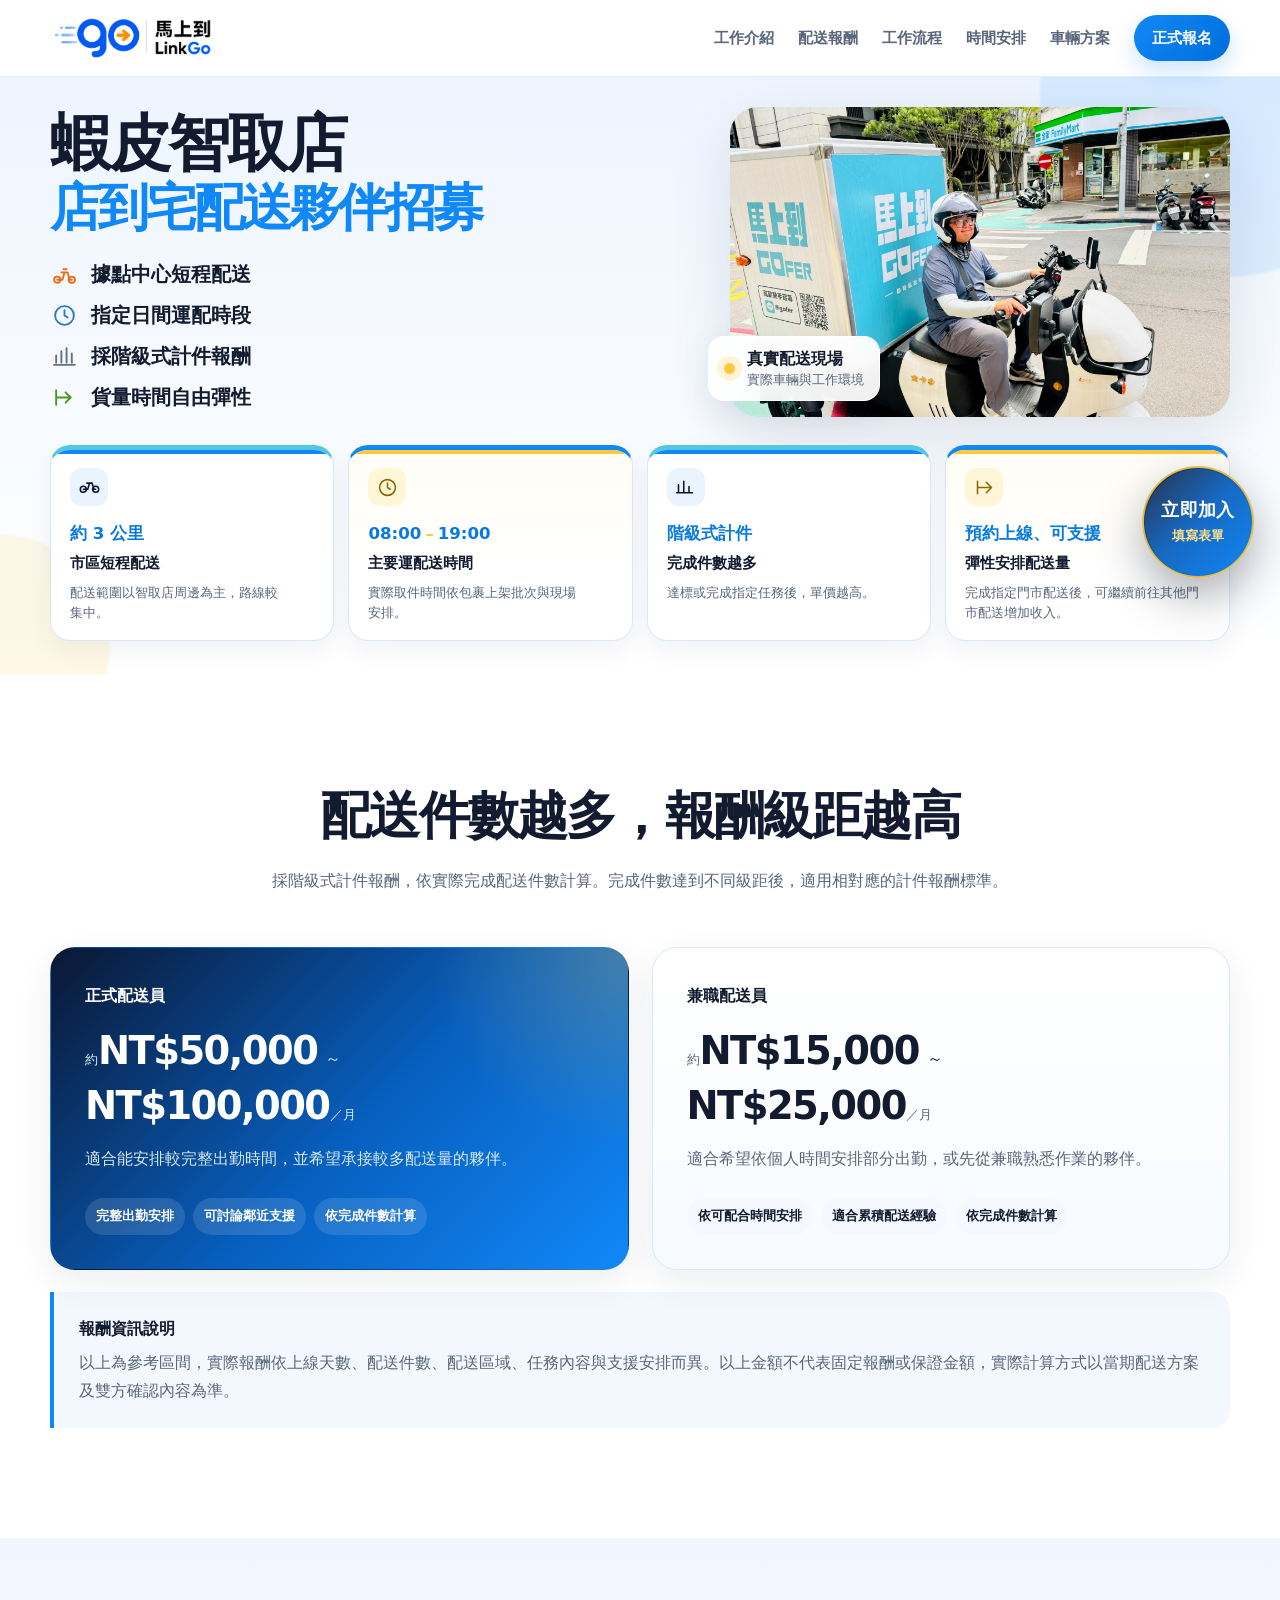
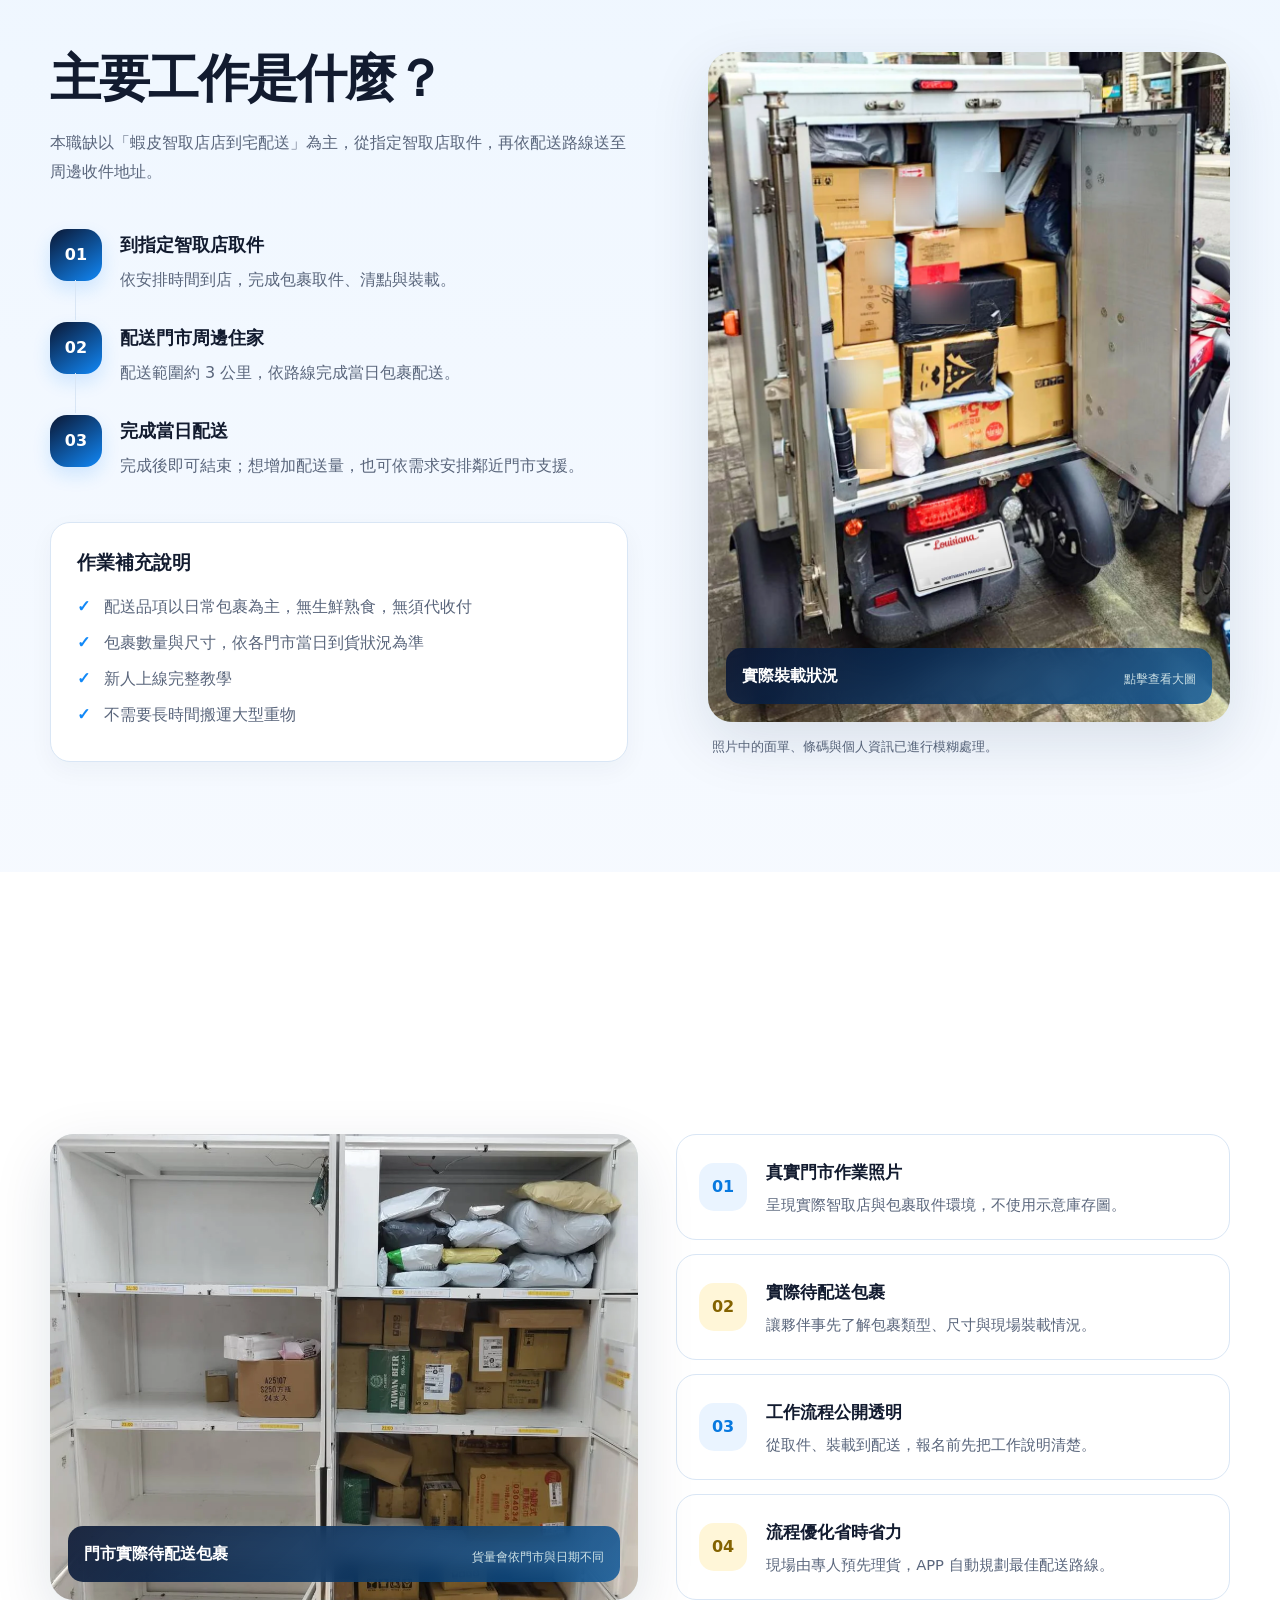
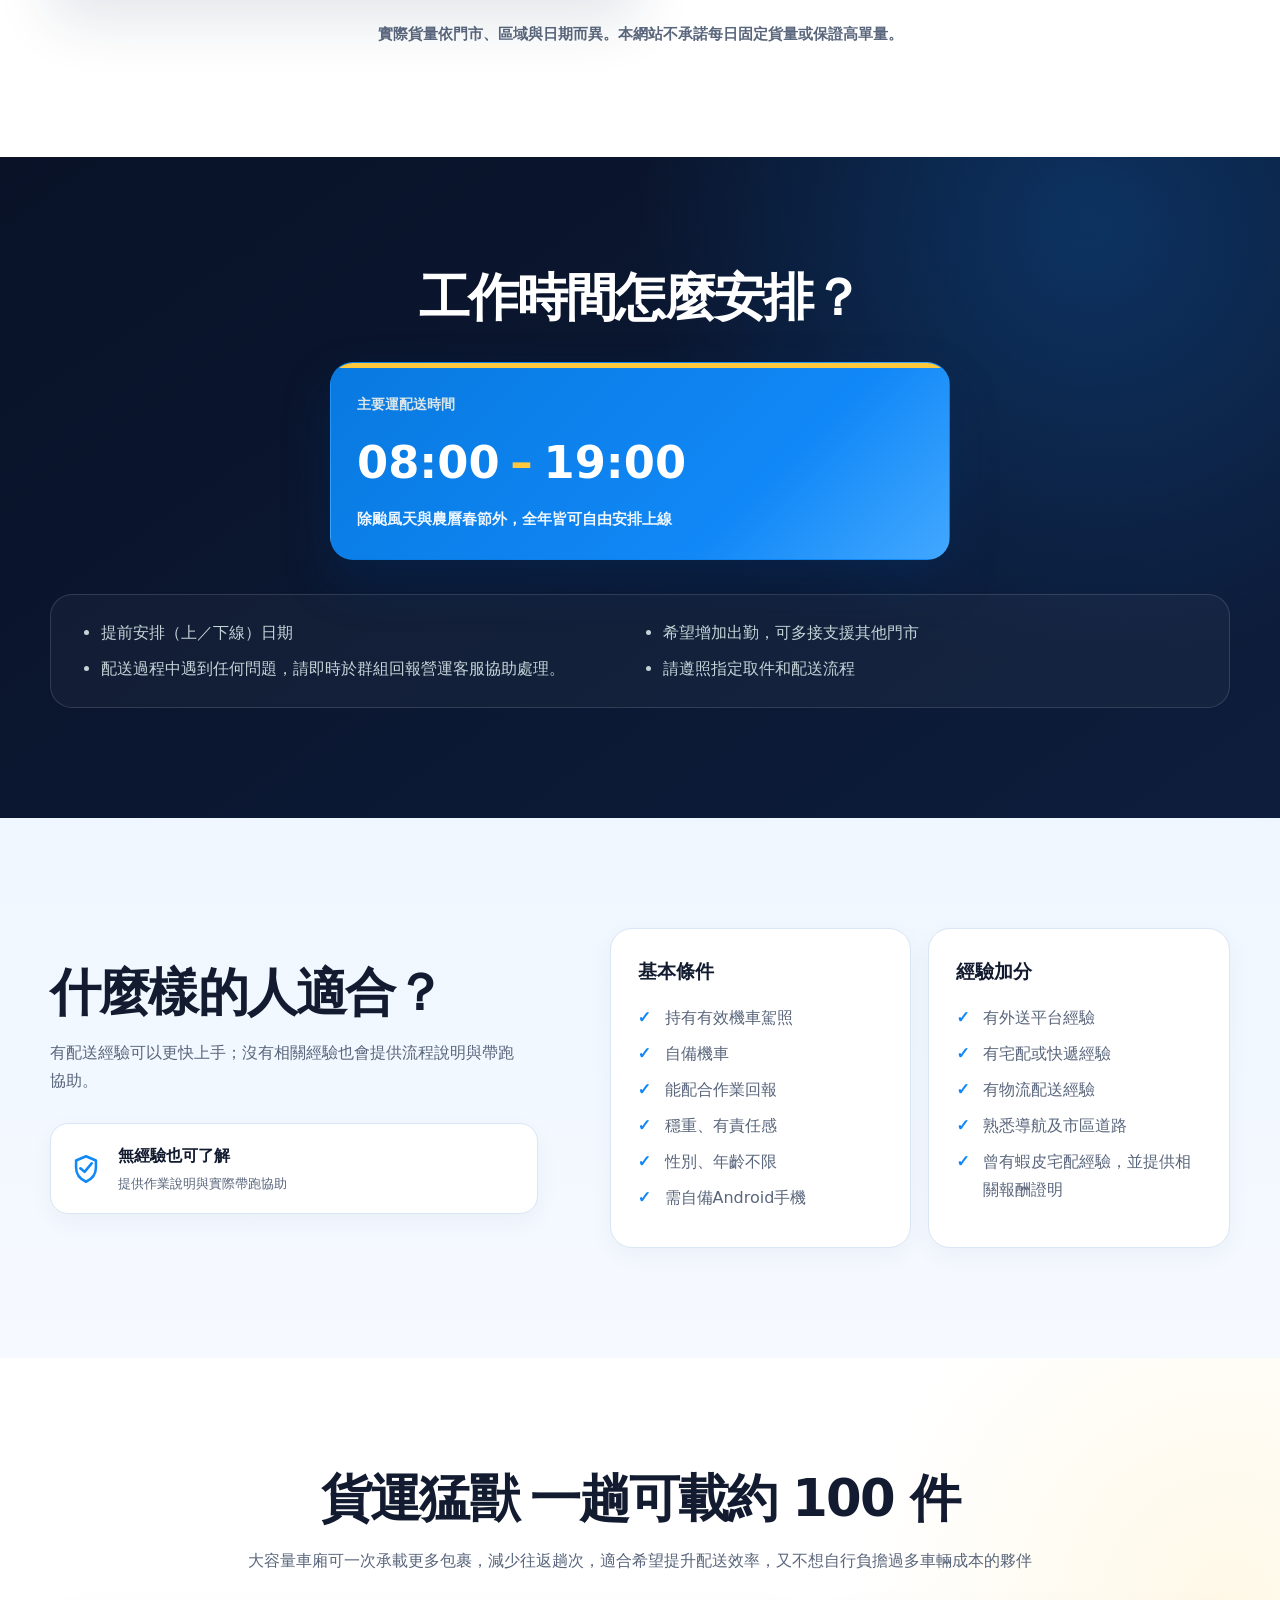
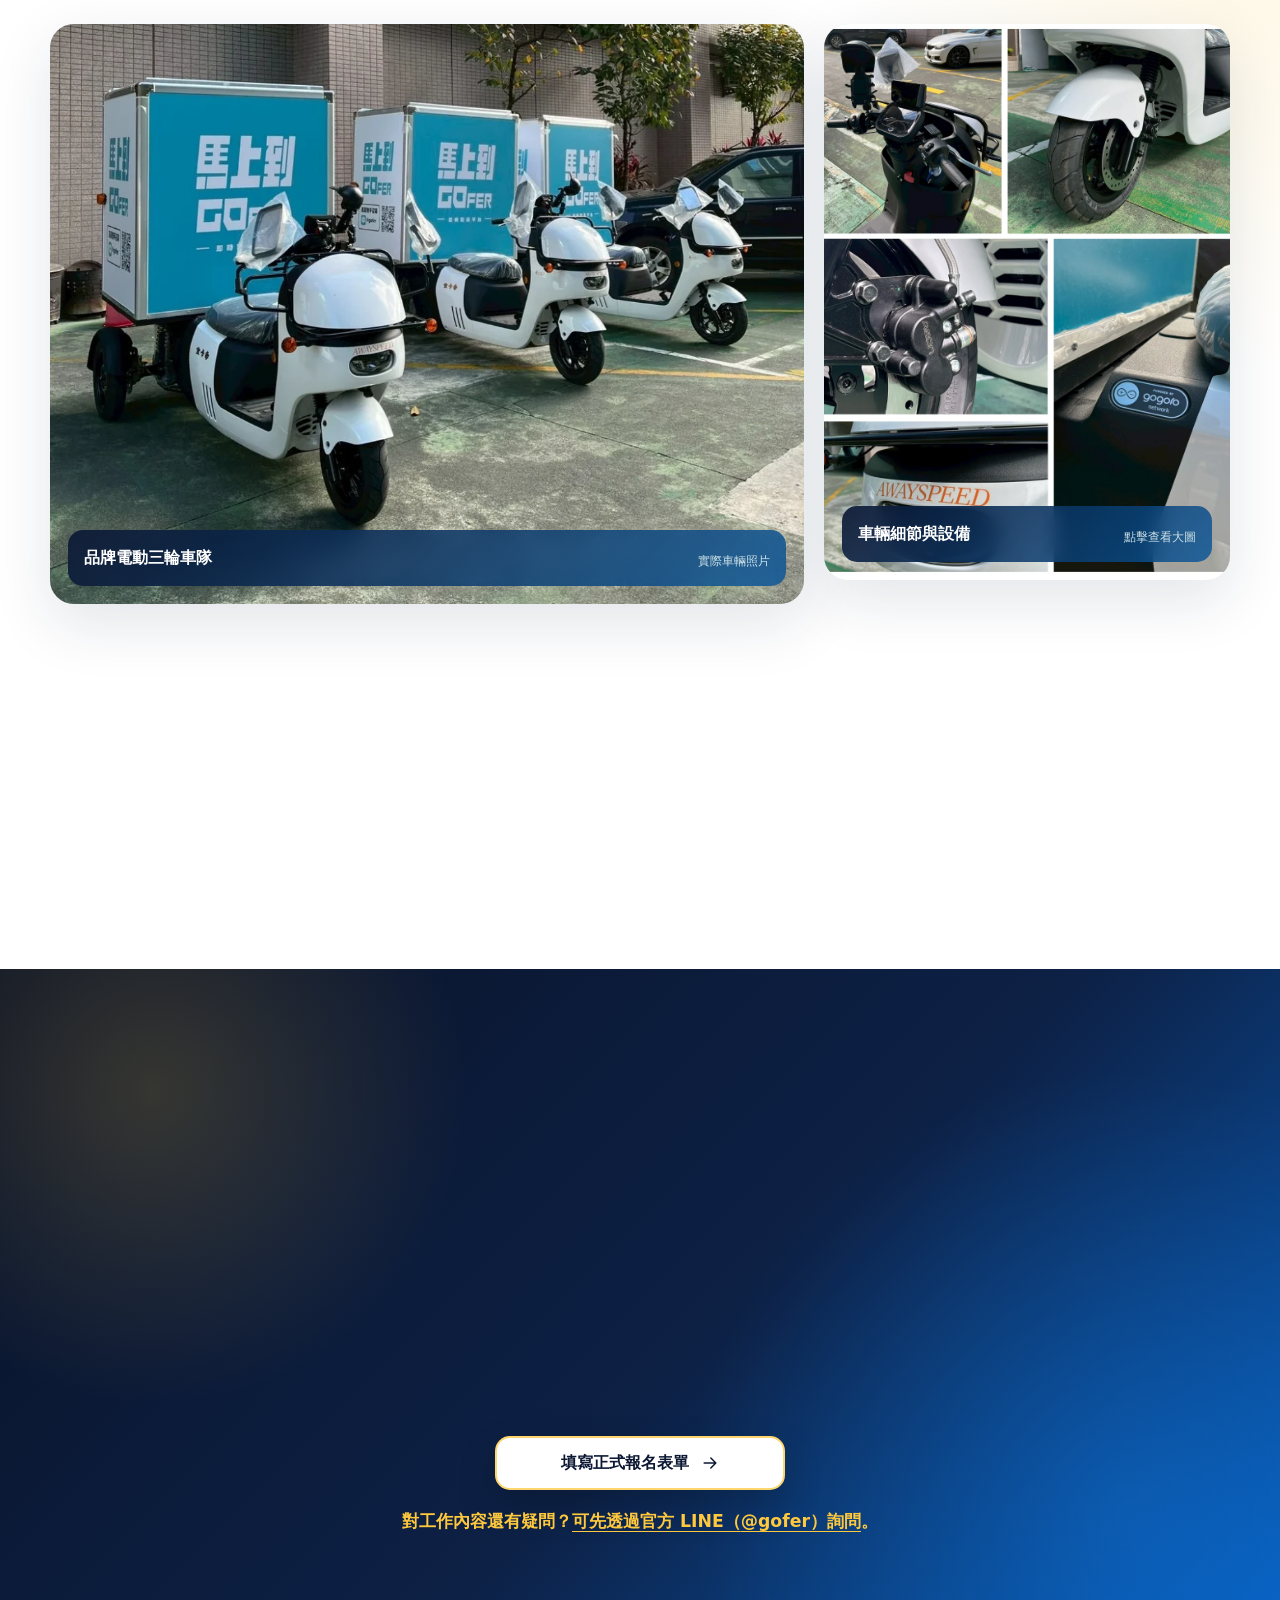
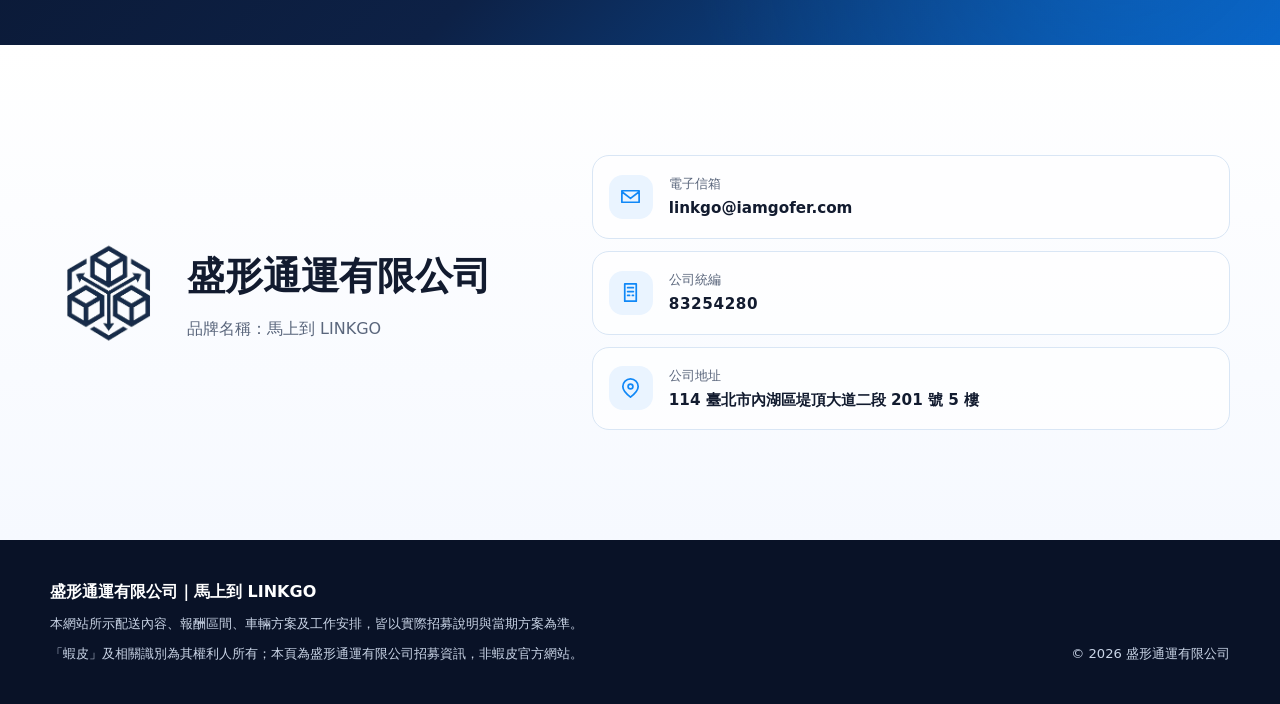
==== commit 1848dd9d: "Add files via upload" ====
--- a/index.html
+++ b/index.html
@@ -105,9 +105,8 @@
 </section><section aria-labelledby="pay-title" class="pay section" id="pay">
 <div class="container">
 <div class="section-heading center narrow reveal">
-
 <h2 id="pay-title">配送件數越多，報酬級距越高</h2>
-<p>採階級式計件報酬，依實際完成配送件數計算。完成件數達到不同級距後，適用相對應的計件報酬標準。</p>
+<p><span class="mobile-text-line">採階級式計件報酬，依實際完成配送件數計算。</span><span class="mobile-text-line">完成件數達到不同級距後，適用相對應的計件報酬標準。</span></p>
 </div>
 <div class="pay-grid">
 <article class="pay-card pay-card-primary reveal">
@@ -151,7 +150,7 @@
 </ol>
 <div class="check-panel">
 <h3>作業補充說明</h3>
-<ul class="check-list"><li>配送品項以日常包裹為主，無生鮮熟食，無須代收付</li><li>包裹數量與尺寸，依各門市當日到貨狀況為準</li><li>新人上線完整教學</li></ul>
+<ul class="check-list"><li>配送品項以日常包裹為主，無生鮮熟食，無須代收付</li><li>包裹數量與尺寸，依各門市當日到貨狀況為準</li><li>新人上線完整教學</li><li>不需要長時間搬運大型重物</li></ul>
 </div>
 </div>
 <div class="media-column reveal" data-delay="120">
@@ -166,7 +165,7 @@
 <div class="container">
 <div class="section-heading center narrow reveal">
 <h2 id="reality-title">實際門市待配送貨量</h2>
-<p>以真實配送現場照片呈現門市貨量、包裹狀況與作業環境，讓每位夥伴在報名前先做完整評估。</p>
+<p><span class="mobile-text-line">以真實配送現場照片呈現門市貨量、包裹狀況與作業環境，</span><span class="mobile-text-line">讓每位夥伴在報名前先做完整評估。</span></p>
 </div>
 <div class="reality-grid">
 <button class="photo-card reality-photo js-photo reveal" data-caption="實際門市待配送貨量" data-image="assets/images/cargo-store-new.webp" type="button">
@@ -183,9 +182,8 @@
 <article class="trust-card reveal" data-delay="180">
 <span>03</span><div><h3>工作流程公開透明</h3><p>從取件、裝載到配送，報名前先把工作說明清楚。</p></div>
 </article>
-
 <article class="trust-card reveal" data-delay="240"><span>04</span><div><h3>流程優化省時省力</h3><p>現場由專人預先理貨，APP 自動規劃最佳配送路線。</p></div></article></div>
-</div><p class="reality-warning reveal" data-delay="280">實際貨量依門市、區域與日期而異。本網站不承諾每日固定貨量或保證高單量。</p>
+</div><p class="reality-warning reveal" data-delay="280"><span class="mobile-text-line">實際貨量依門市、區域與日期而異。</span><span class="mobile-text-line">本網站不承諾每日固定貨量或保證高單量。</span></p>
 </div>
 </section><section aria-labelledby="schedule-title" class="schedule section section-dark" id="schedule">
 <div class="container">
@@ -199,7 +197,7 @@
 <small class="schedule-note">除颱風天與農曆春節外，全年皆可自由安排上線</small></article>
 </div>
 <div class="schedule-foot reveal">
-<ul><li>提前安排（上／下線）日期</li><li>希望增加出勤，可多接支援其他門市</li><li>配送過程中遇到任何問題，請即時於群組回報客服協助處理</li><li>請遵照指定取件和配送流程</li></ul>
+<ul><li>提前安排（上／下線）日期</li><li>希望增加出勤，可多接支援其他門市</li><li>配送過程中遇到任何問題，請即時於群組回報營運客服協助處理。</li><li>請遵照指定取件和配送流程</li></ul>
 </div>
 </div>
 </section><section aria-labelledby="requirements-title" class="requirements section section-tint" id="requirements">
--- a/assets/css/style.css
+++ b/assets/css/style.css
@@ -2115,3 +2115,68 @@
     font-size: .84rem;
   }
 }
+
+
+/* =========================================================
+   手機版文字分行與信任卡配色最終微調
+   桌機內容不變，僅在窄螢幕以語意句點分行
+   ========================================================= */
+.mobile-text-line {
+  display: inline;
+}
+#pay .section-heading > p:last-child,
+#reality .section-heading > p:last-child,
+#reality .reality-warning,
+#reality .trust-card p,
+.overview-card p,
+.pay-card > p,
+.legal-note p {
+  text-wrap: pretty;
+  overflow-wrap: break-word;
+}
+/* 04 與 02 採同一組黃色識別 */
+#reality .trust-card:nth-child(4) > span {
+  background: var(--warm-soft) !important;
+  color: #846300 !important;
+}
+
+@media (max-width: 720px) {
+  .mobile-text-line {
+    display: block;
+  }
+  #pay .section-heading > p:last-child,
+  #reality .section-heading > p:last-child,
+  #reality .reality-warning {
+    max-width: 34rem;
+    margin-left: auto !important;
+    margin-right: auto !important;
+    line-height: 1.85 !important;
+  }
+  #reality .trust-card {
+    grid-template-columns: 52px minmax(0, 1fr) !important;
+    gap: 16px !important;
+    padding: 20px 18px !important;
+  }
+  #reality .trust-card h3 {
+    line-height: 1.45 !important;
+  }
+  #reality .trust-card p {
+    line-height: 1.75 !important;
+  }
+}
+
+@media (max-width: 390px) {
+  #pay .section-heading > p:last-child,
+  #reality .section-heading > p:last-child,
+  #reality .reality-warning {
+    font-size: .9rem !important;
+  }
+  #reality .trust-card {
+    grid-template-columns: 48px minmax(0, 1fr) !important;
+    padding: 18px 15px !important;
+  }
+  #reality .trust-card > span {
+    width: 46px !important;
+    height: 46px !important;
+  }
+}
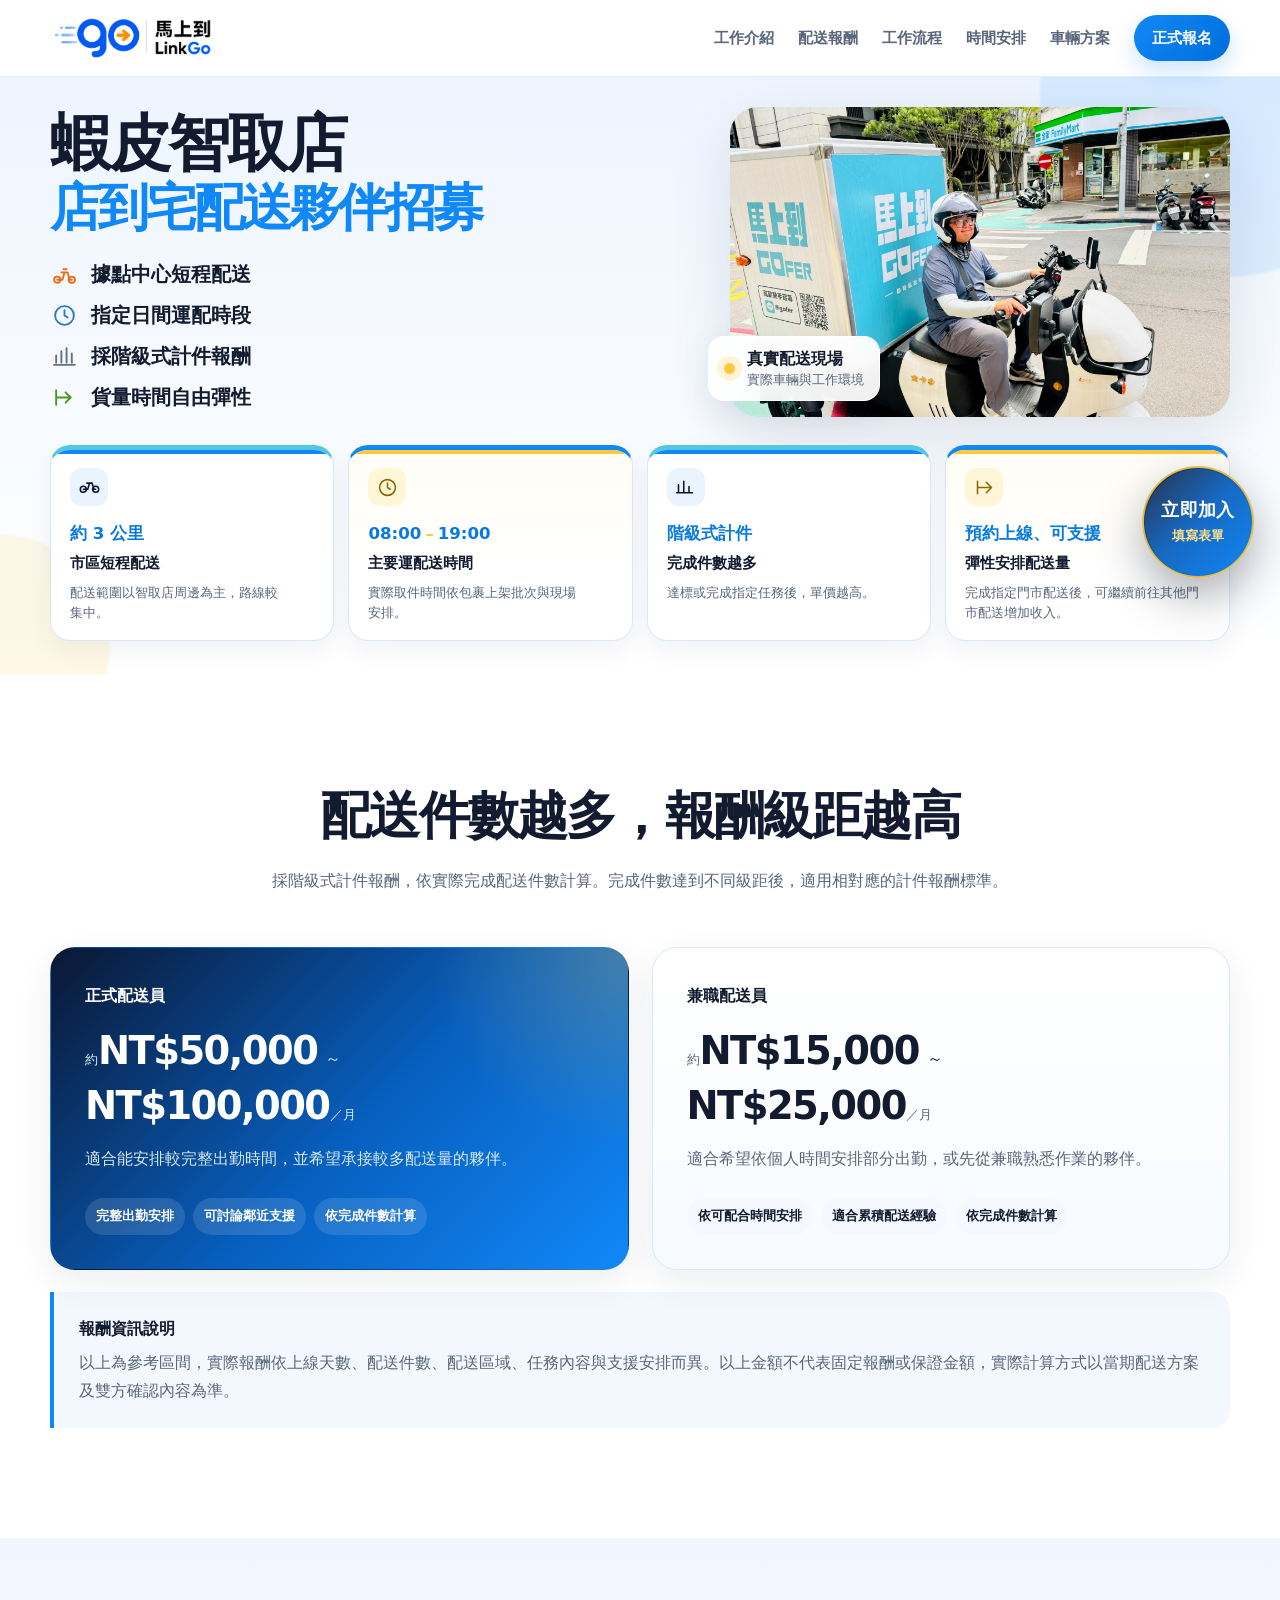
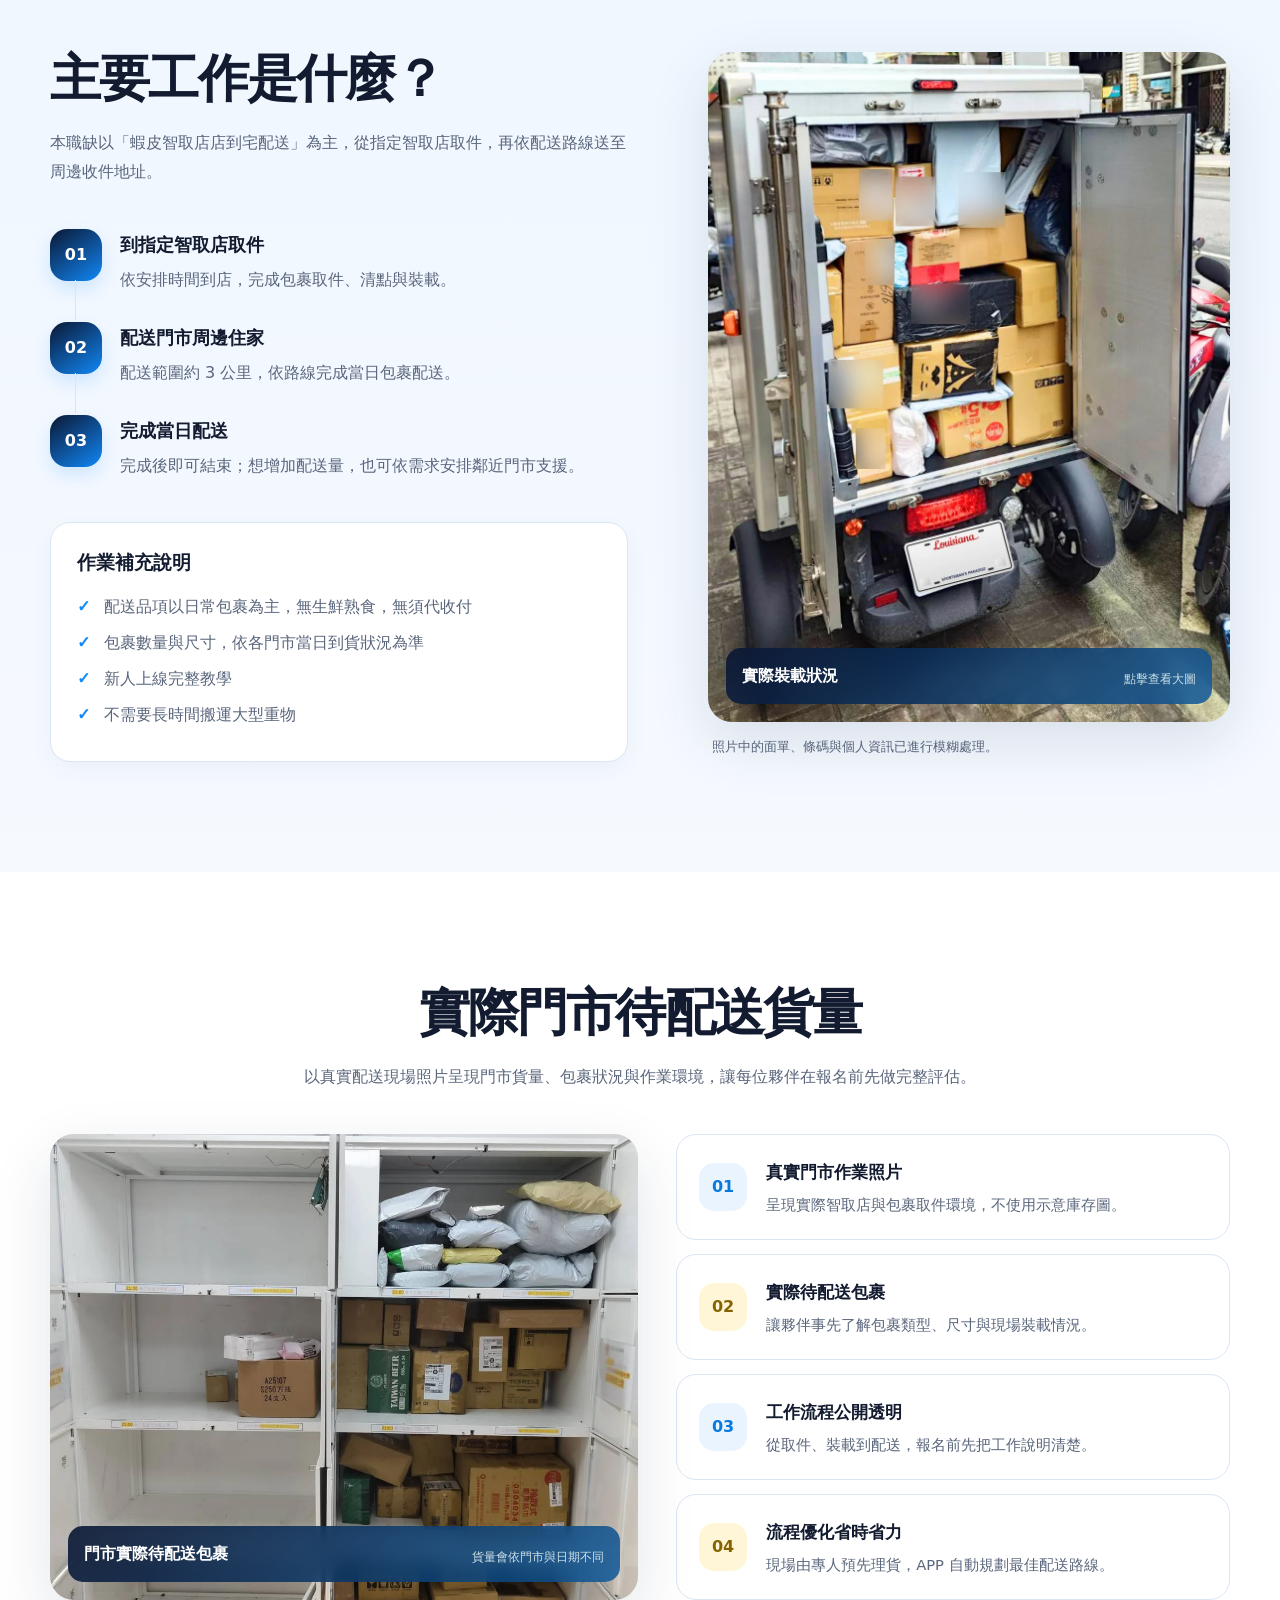
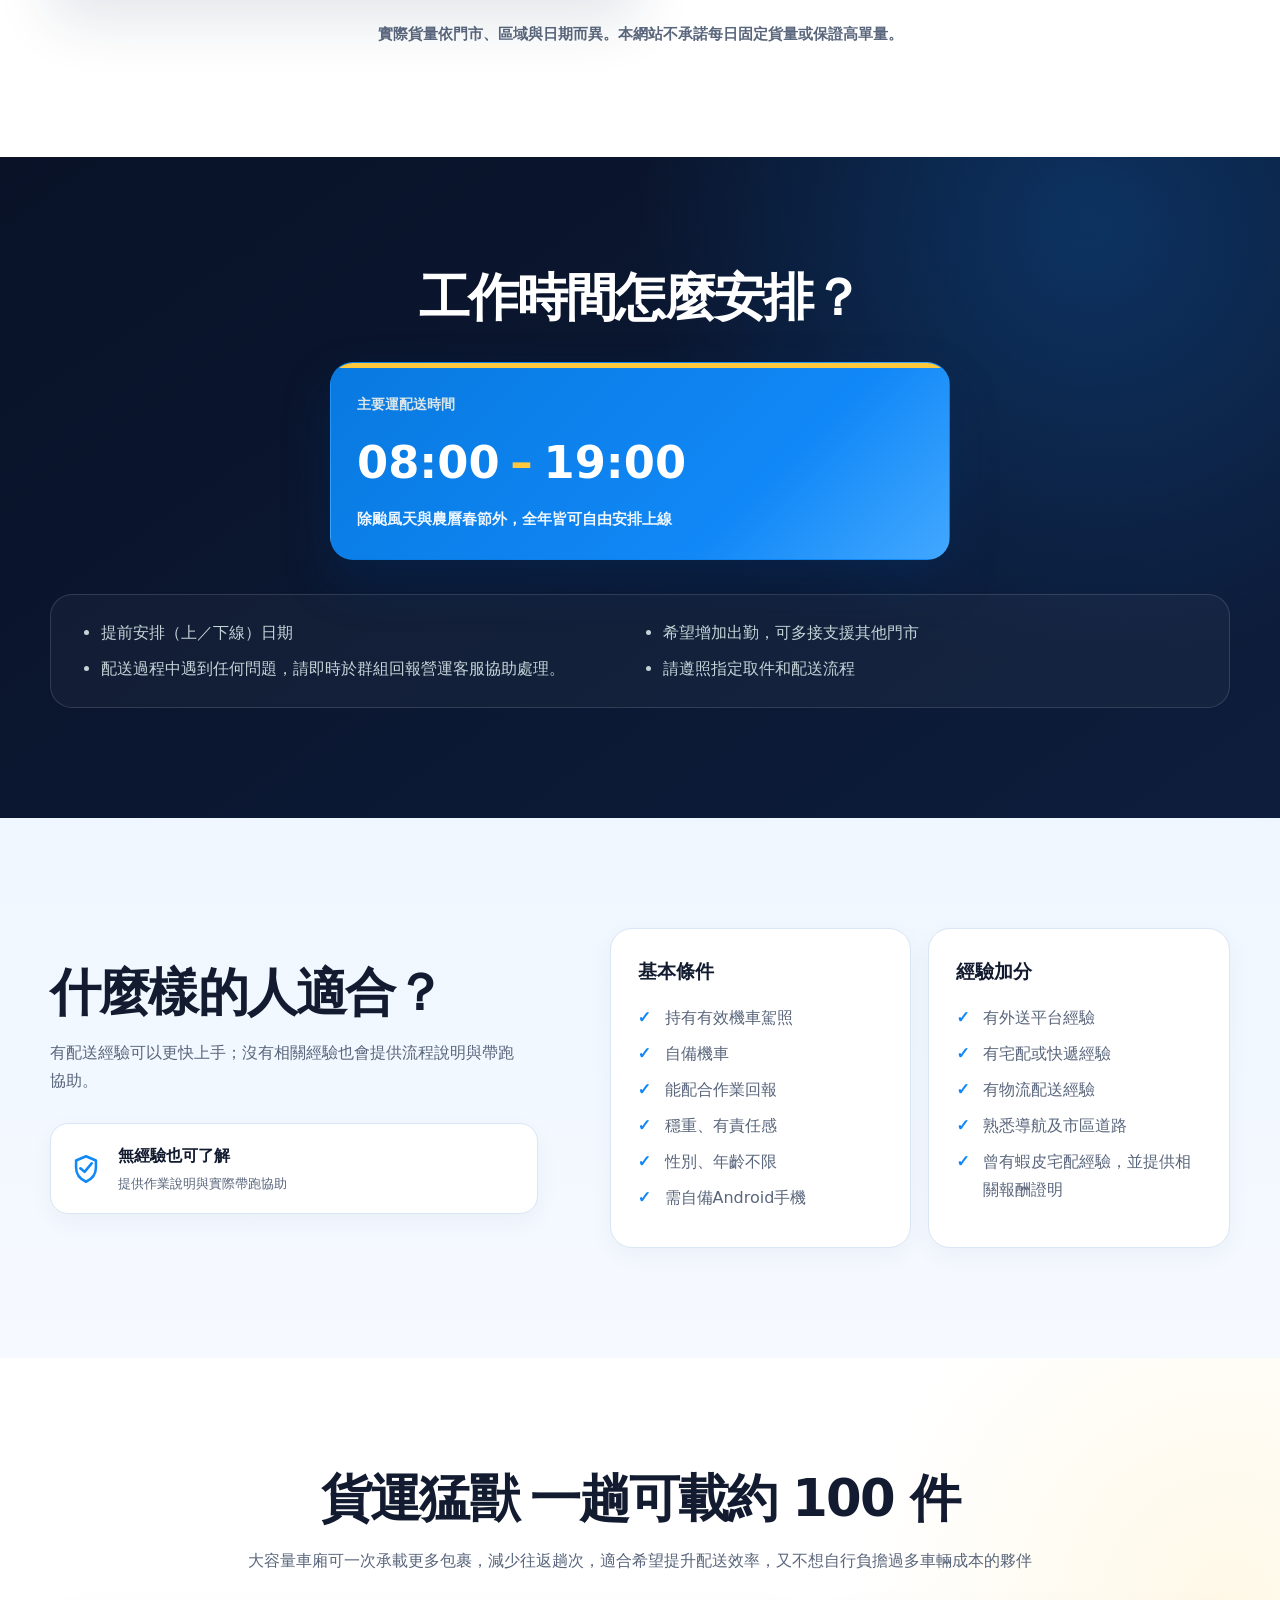
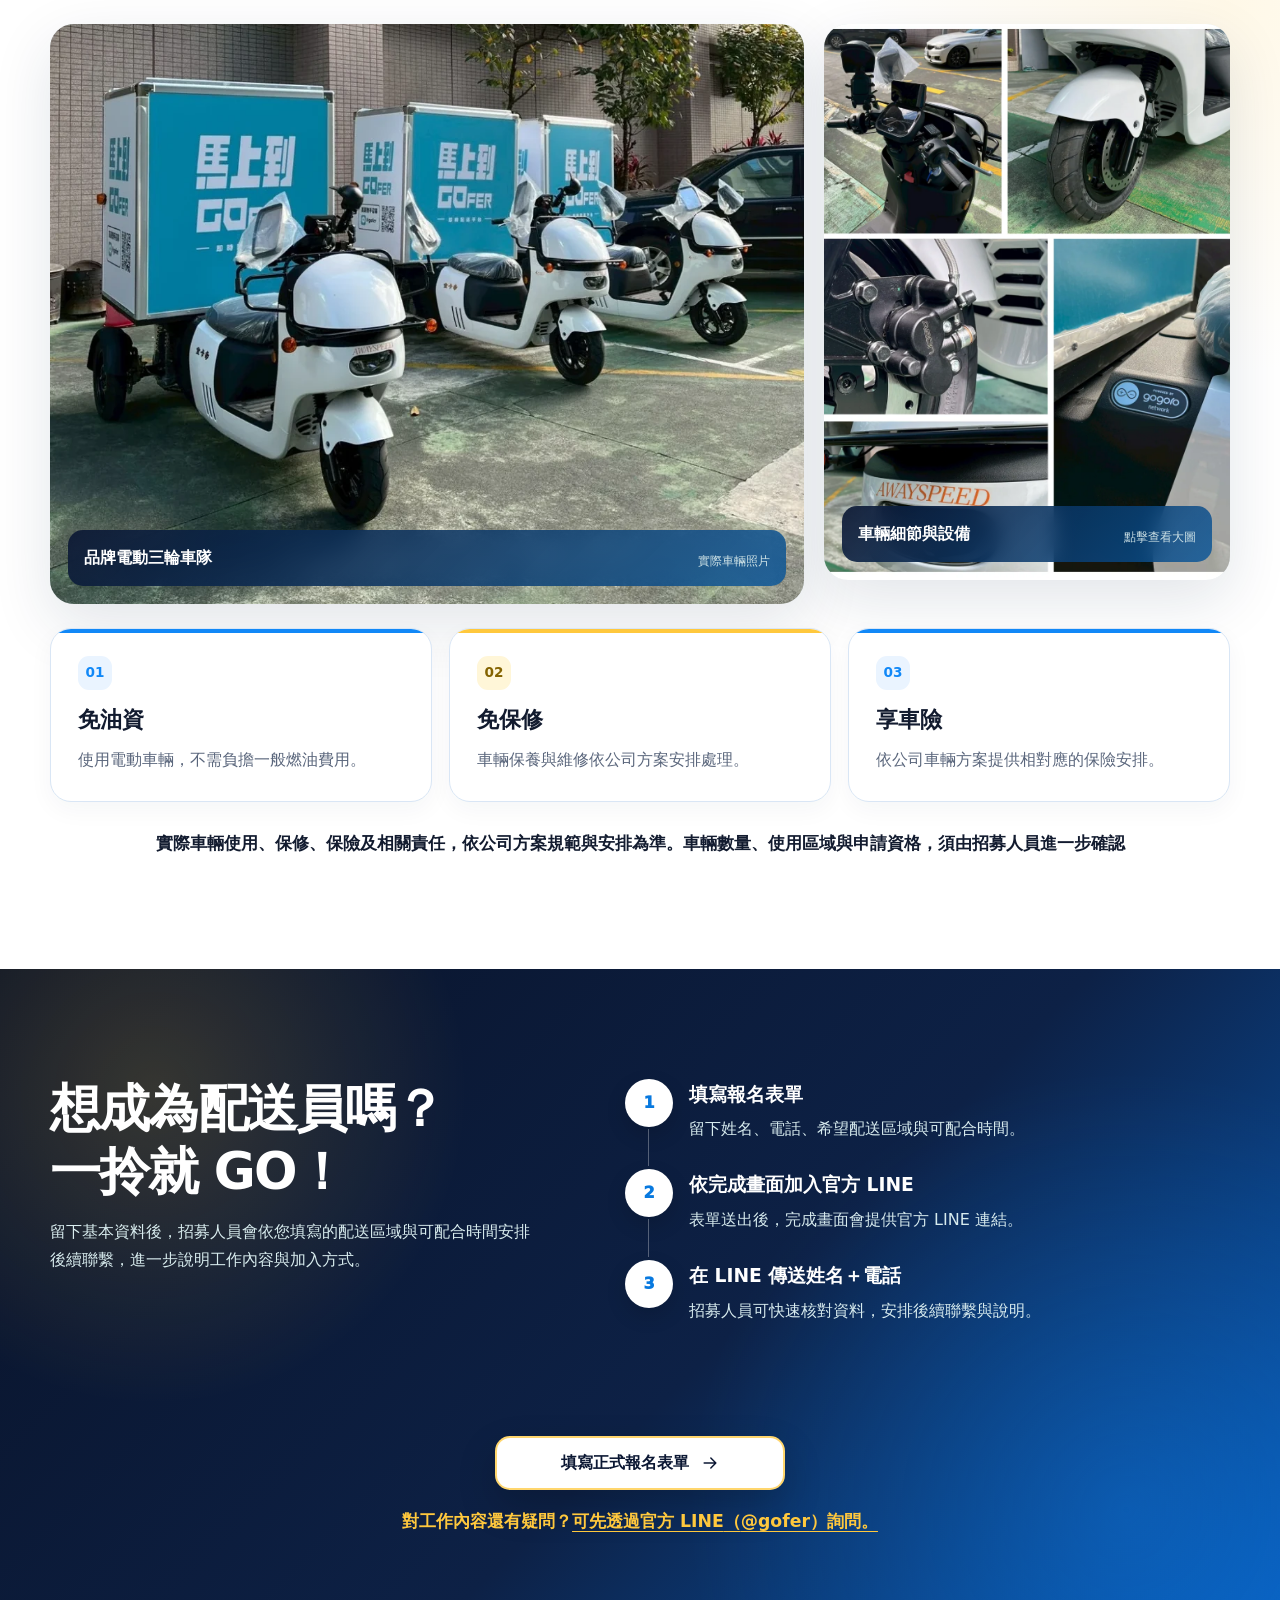
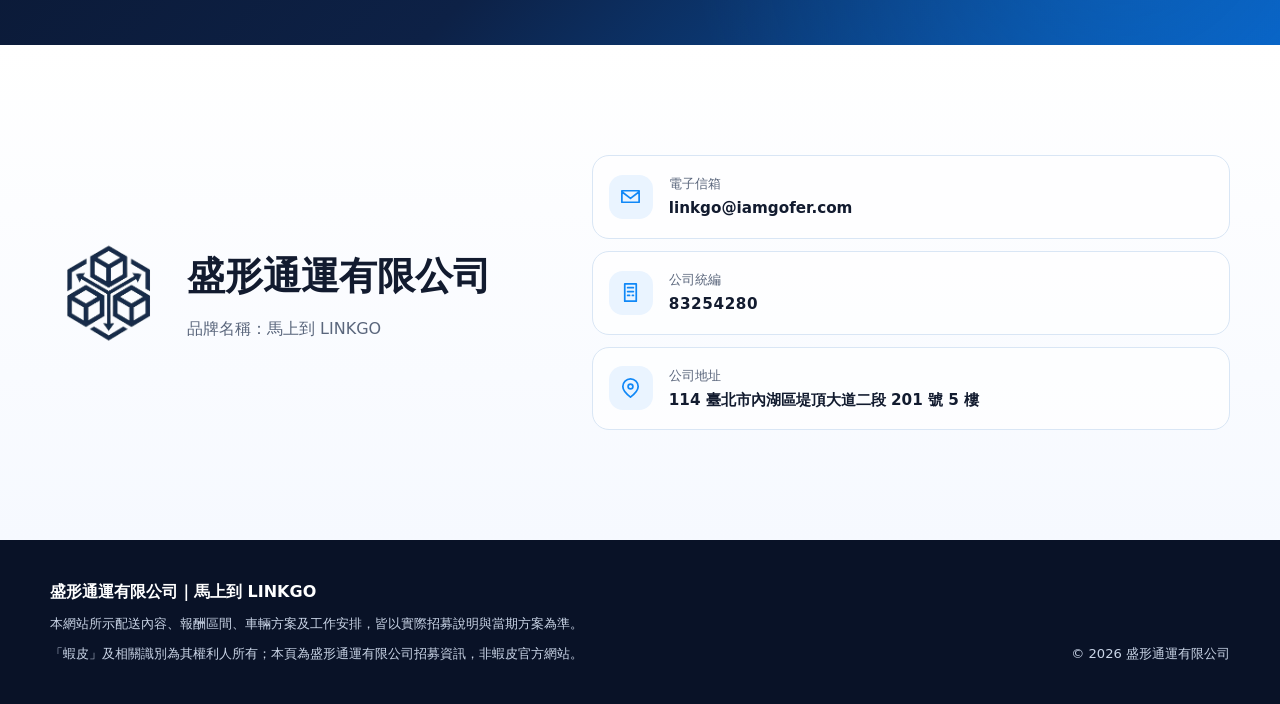
==== commit 42468ab8: "Add files via upload" ====
--- a/index.html
+++ b/index.html
@@ -165,7 +165,7 @@
 <div class="container">
 <div class="section-heading center narrow reveal">
 <h2 id="reality-title">實際門市待配送貨量</h2>
-<p><span class="mobile-text-line">以真實配送現場照片呈現門市貨量、包裹狀況與作業環境，</span><span class="mobile-text-line">讓每位夥伴在報名前先做完整評估。</span></p>
+<p><span class="mobile-text-line mobile-nowrap-line">以真實配送現場照片呈現門市貨量、</span><span class="mobile-text-line mobile-nowrap-line">包裹狀況與作業環境，</span><span class="mobile-text-line mobile-nowrap-line">讓每位夥伴在報名前先做完整評估。</span></p>
 </div>
 <div class="reality-grid">
 <button class="photo-card reality-photo js-photo reveal" data-caption="實際門市待配送貨量" data-image="assets/images/cargo-store-new.webp" type="button">
@@ -204,7 +204,7 @@
 <div class="container requirements-grid">
 <div class="requirements-intro reveal">
 <h2 id="requirements-title">什麼樣的人適合？</h2>
-<p>有配送經驗可以更快上手；沒有相關經驗也會提供流程說明與帶跑協助。</p>
+<p><span class="mobile-text-line mobile-nowrap-line">有配送經驗可以更快上手；</span><span class="mobile-text-line mobile-nowrap-line">沒有相關經驗也會提供流程說明</span><span class="mobile-text-line mobile-nowrap-line">與帶跑協助。</span></p>
 <div class="support-badge">
 <svg aria-hidden="true" viewbox="0 0 24 24"><path d="M8 11.5 11 14l5-6M12 3l7 3v5c0 4.7-2.9 8.2-7 10-4.1-1.8-7-5.3-7-10V6l7-3Z"></path></svg>
 <span><strong>無經驗也可了解</strong><small>提供作業說明與實際帶跑協助</small></span>
@@ -287,7 +287,7 @@
 <a class="button button-light js-form-link" href="#" rel="noopener" target="_blank">填寫正式報名表單
             <svg aria-hidden="true" viewbox="0 0 24 24"><path d="M5 12h14m-6-6 6 6-6 6"></path></svg>
 </a>
-<p>對工作內容還有疑問？<a class="js-line-link" href="#" rel="noopener" target="_blank">可先透過官方 LINE（<span class="js-line-id">@gofer</span>）詢問</a>。</p>
+<p><span class="mobile-text-line mobile-nowrap-line">對工作內容還有疑問？</span><a class="js-line-link apply-line-link" href="#" rel="noopener" target="_blank"><span class="mobile-text-line mobile-nowrap-line">可先透過官方 LINE</span><span class="mobile-text-line mobile-nowrap-line">（<span class="js-line-id">@gofer</span>）詢問。</span></a></p>
 </div>
 </div>
 </section><section aria-labelledby="company-title" class="company section">
--- a/assets/css/style.css
+++ b/assets/css/style.css
@@ -2180,3 +2180,38 @@
     height: 46px !important;
   }
 }
+
+
+/* =========================================================
+   手機版三處文案語意分行最終修正
+   僅改變窄螢幕換行，桌機文字與內容維持原樣
+   ========================================================= */
+.apply-line-link {
+  display: inline;
+}
+
+@media (max-width: 720px) {
+  .mobile-nowrap-line {
+    white-space: nowrap;
+  }
+
+  #reality .section-heading > p:last-child,
+  #requirements .requirements-intro > p,
+  #apply .apply-action > p {
+    text-align: center;
+  }
+
+  #apply .apply-action > p {
+    line-height: 1.78;
+  }
+
+  #apply .apply-line-link {
+    display: block;
+  }
+}
+
+@media (max-width: 340px) {
+  .mobile-nowrap-line {
+    white-space: normal;
+  }
+}
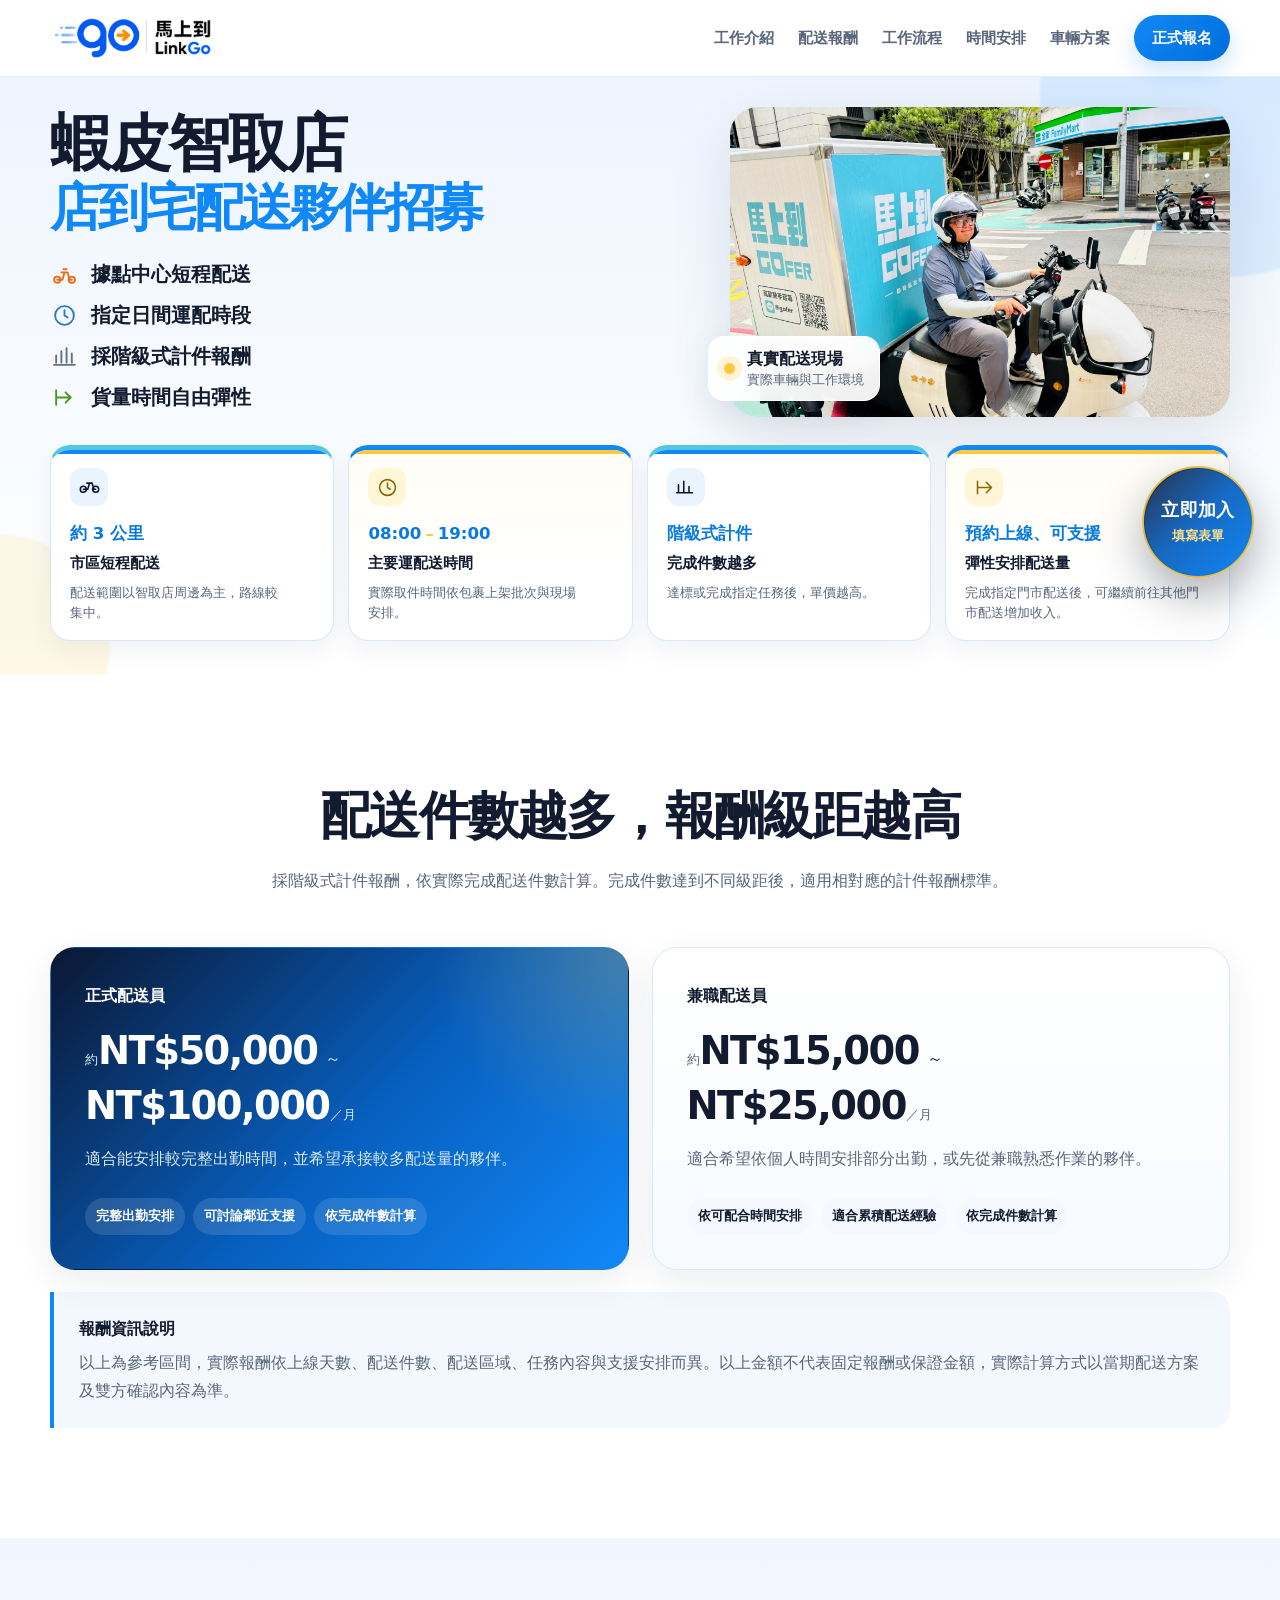
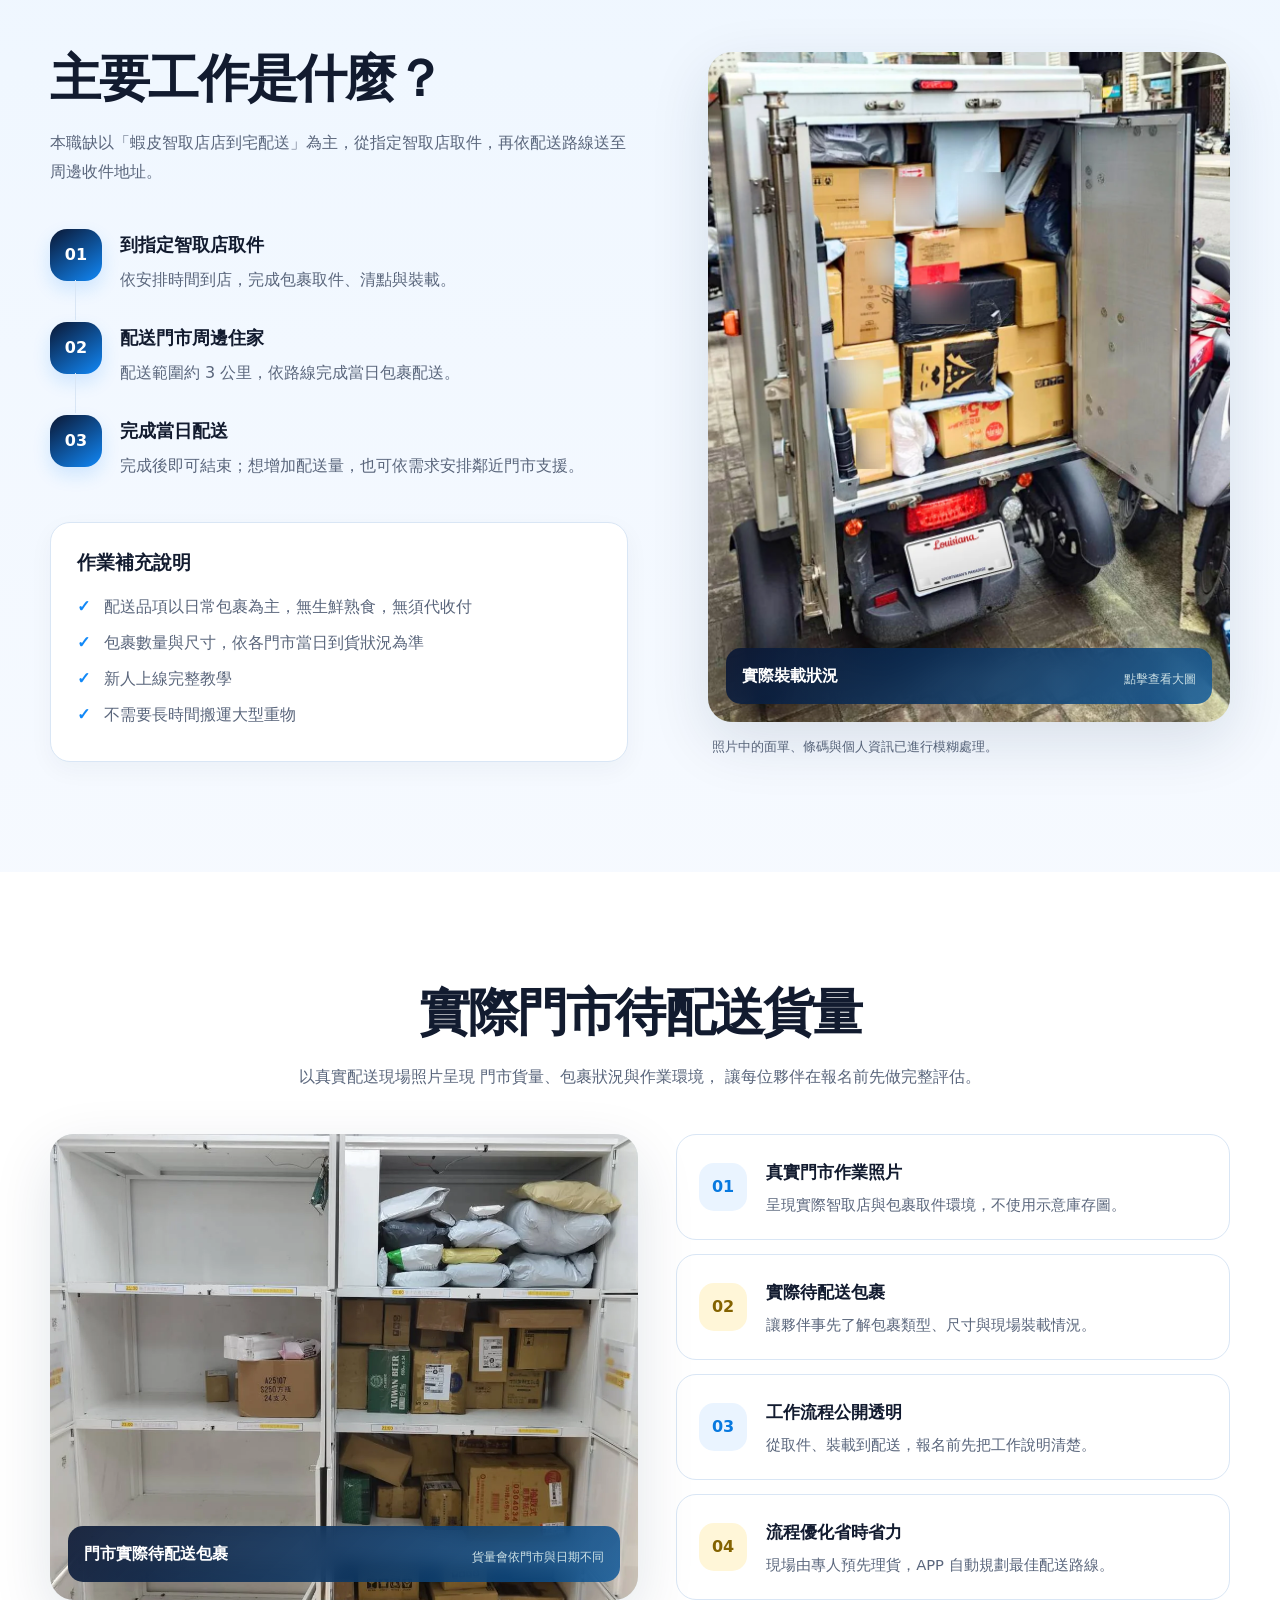
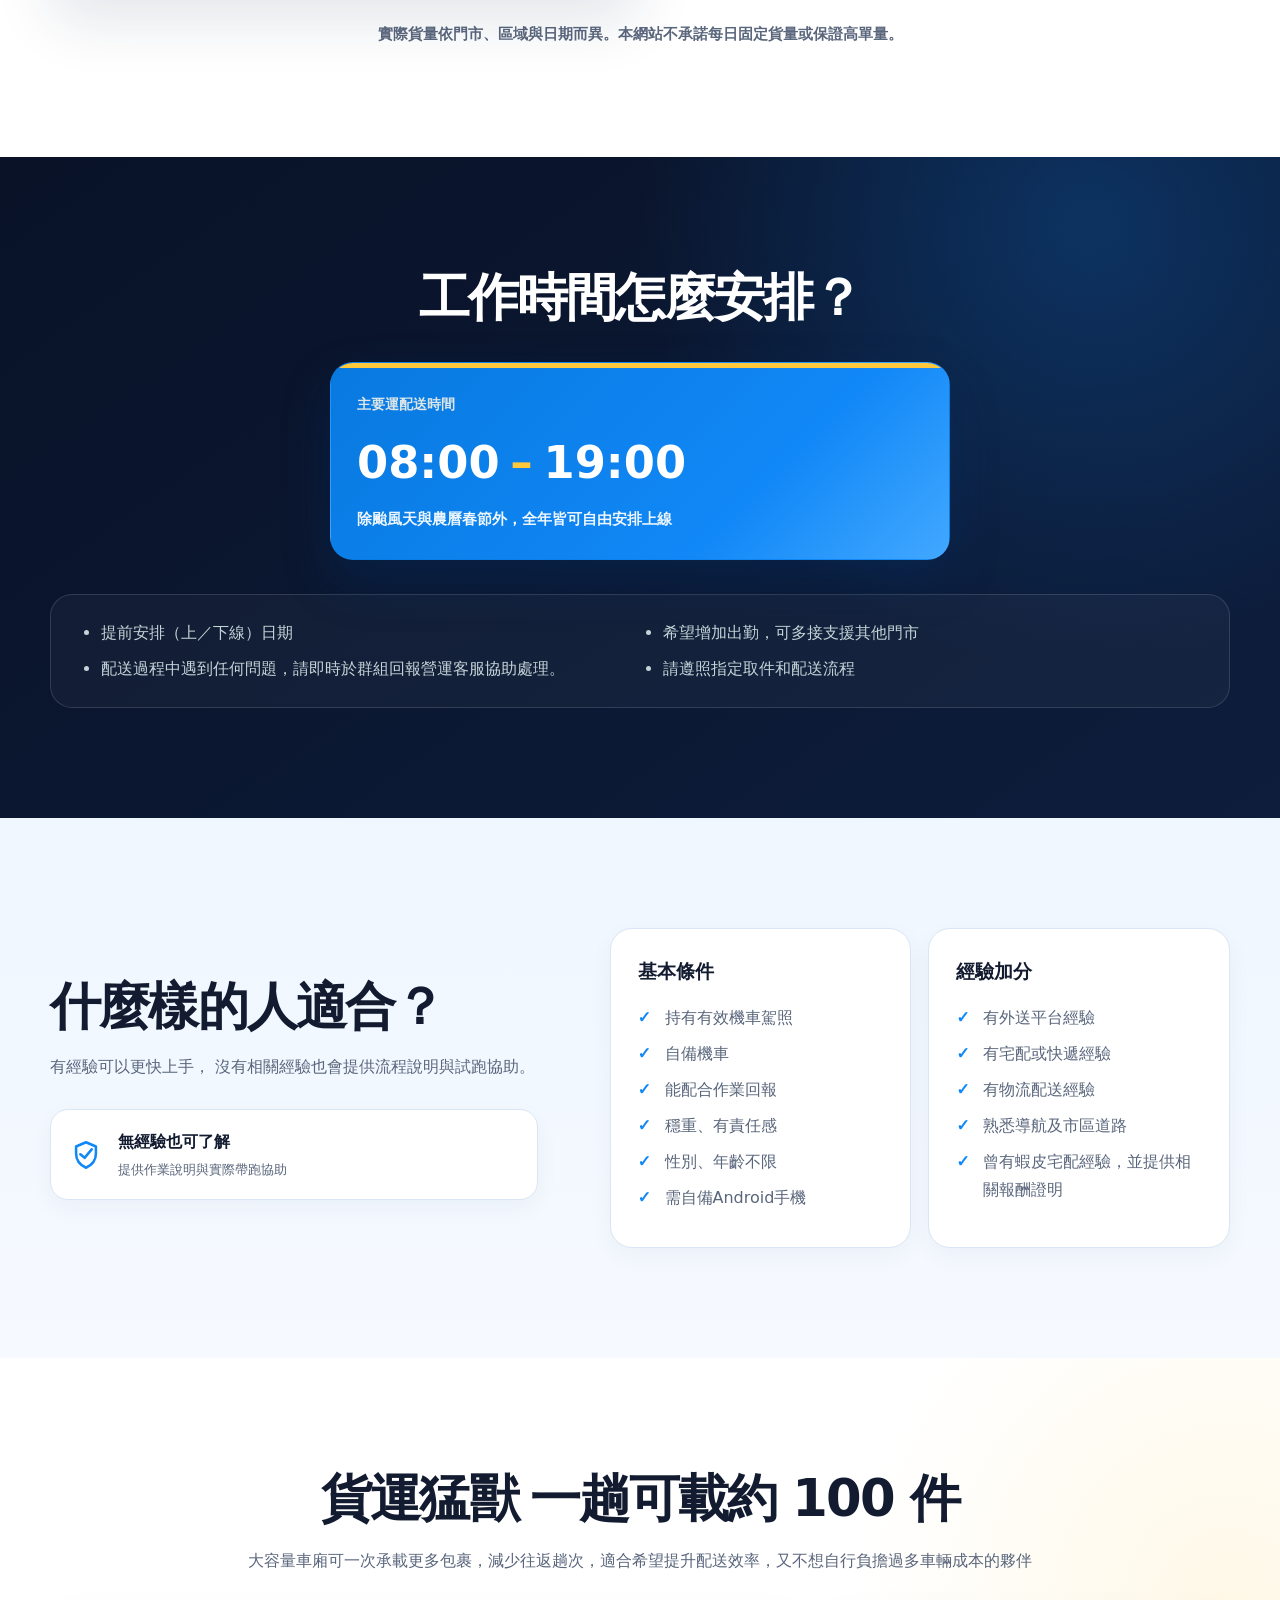
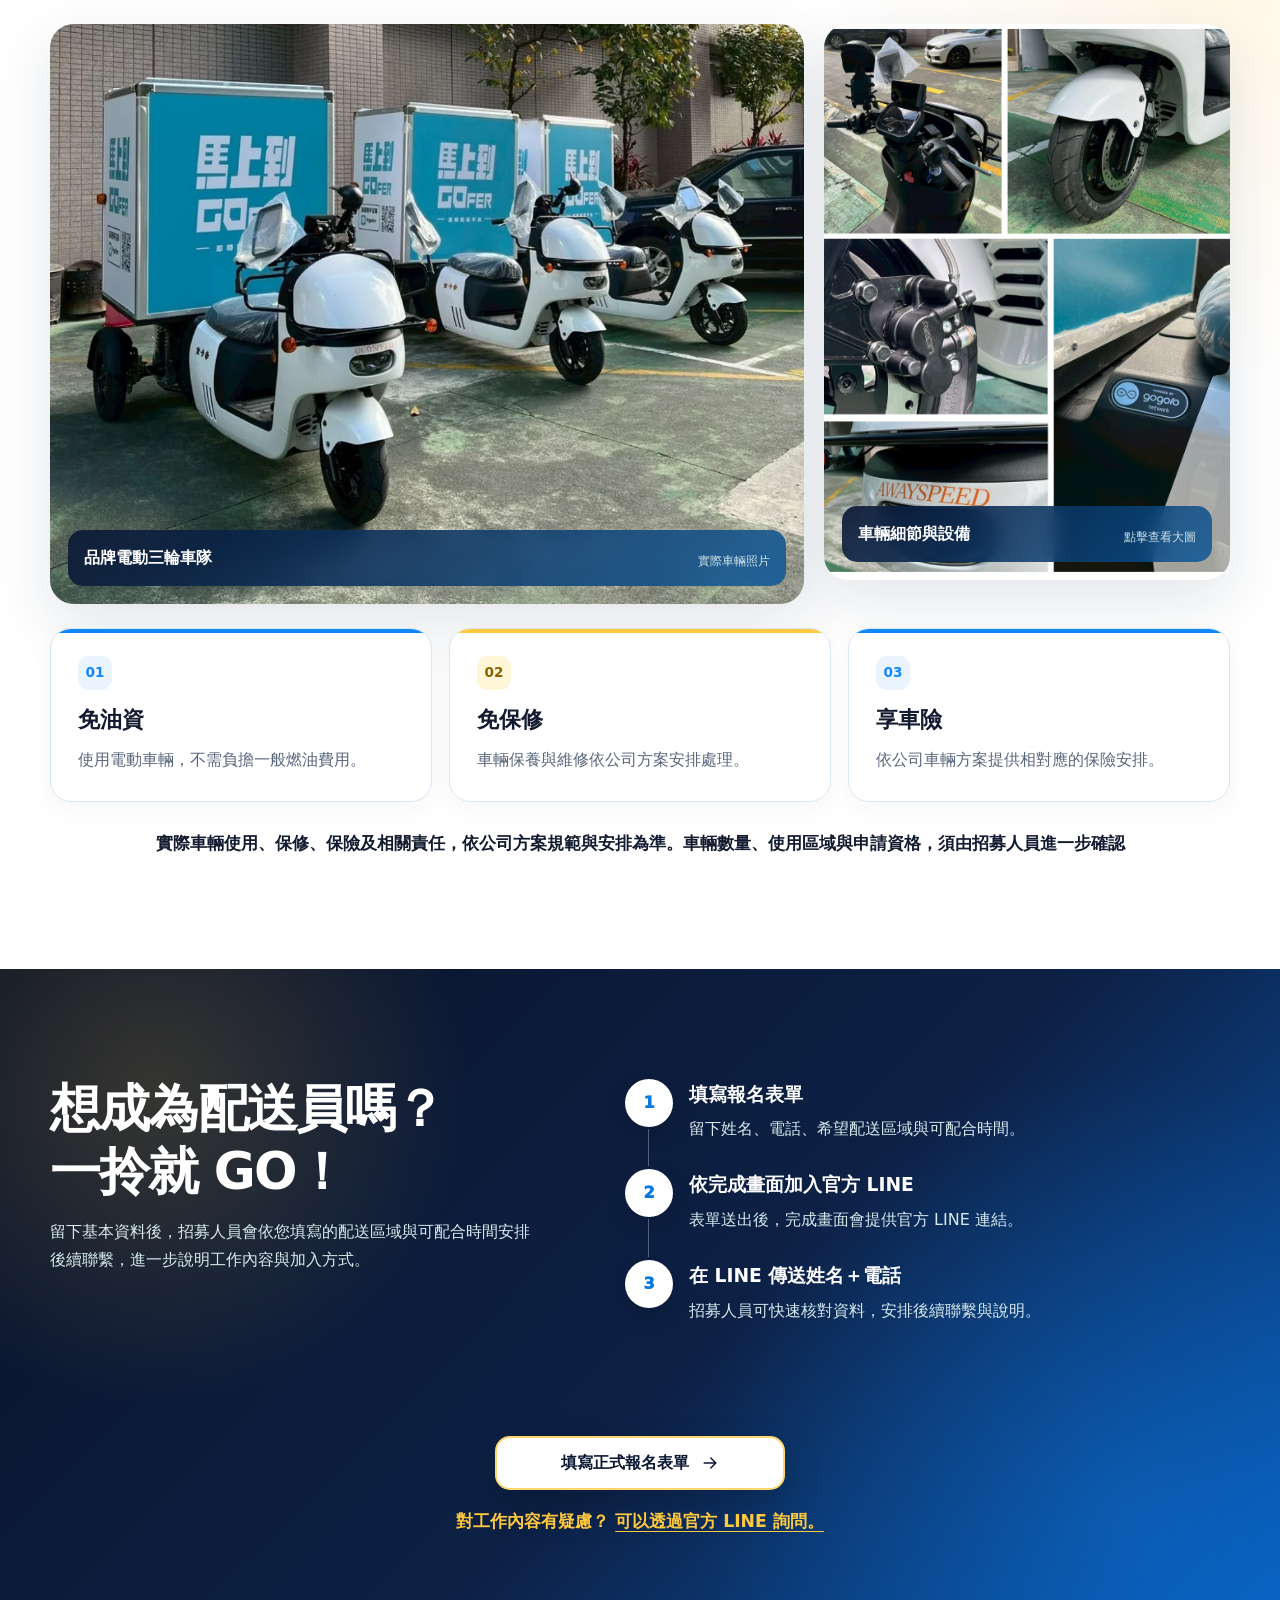
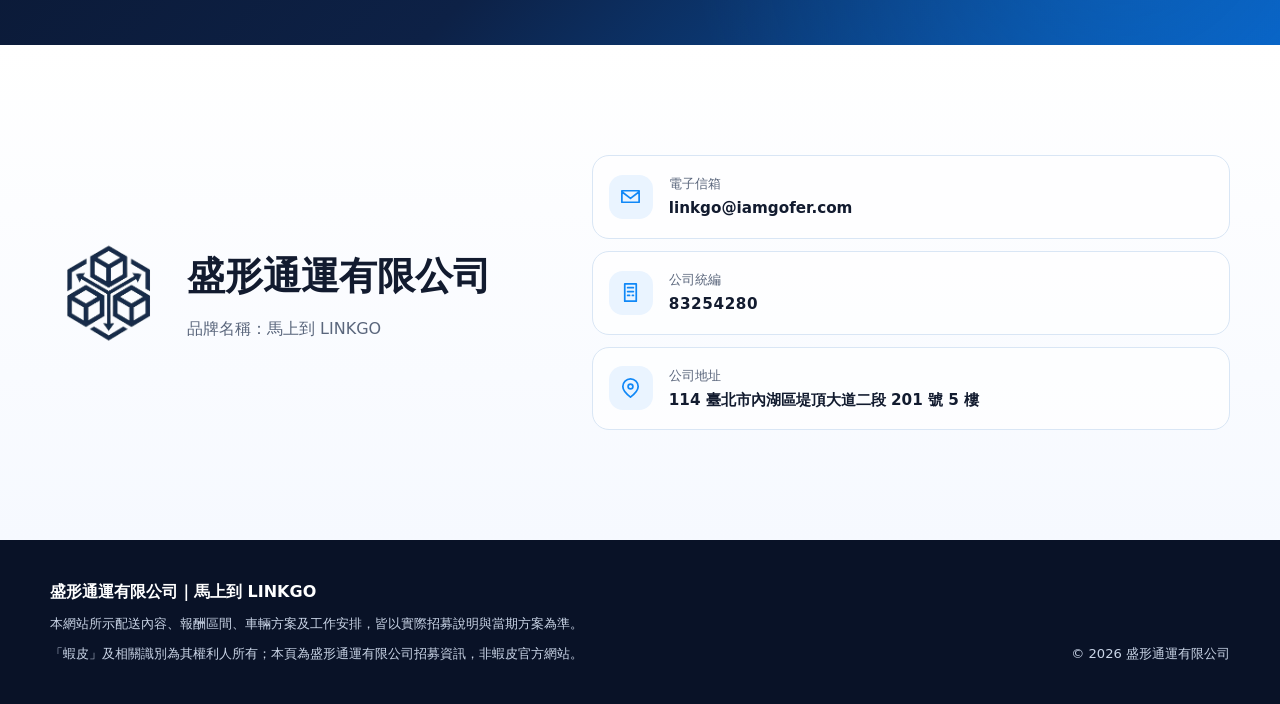
==== commit a50f3aa7: "Add files via upload" ====
--- a/index.html
+++ b/index.html
@@ -165,7 +165,7 @@
 <div class="container">
 <div class="section-heading center narrow reveal">
 <h2 id="reality-title">實際門市待配送貨量</h2>
-<p><span class="mobile-text-line mobile-nowrap-line">以真實配送現場照片呈現門市貨量、</span><span class="mobile-text-line mobile-nowrap-line">包裹狀況與作業環境，</span><span class="mobile-text-line mobile-nowrap-line">讓每位夥伴在報名前先做完整評估。</span></p>
+<p><span class="mobile-text-line">以真實配送現場照片呈現</span> <span class="mobile-text-line">門市貨量、包裹狀況與作業環境，</span> <span class="mobile-text-line">讓每位夥伴在報名前先做完整評估。</span></p>
 </div>
 <div class="reality-grid">
 <button class="photo-card reality-photo js-photo reveal" data-caption="實際門市待配送貨量" data-image="assets/images/cargo-store-new.webp" type="button">
@@ -204,7 +204,7 @@
 <div class="container requirements-grid">
 <div class="requirements-intro reveal">
 <h2 id="requirements-title">什麼樣的人適合？</h2>
-<p><span class="mobile-text-line mobile-nowrap-line">有配送經驗可以更快上手；</span><span class="mobile-text-line mobile-nowrap-line">沒有相關經驗也會提供流程說明</span><span class="mobile-text-line mobile-nowrap-line">與帶跑協助。</span></p>
+<p><span class="mobile-text-line">有經驗可以更快上手，</span> <span class="mobile-text-line">沒有相關經驗也會提供流程說明與試跑協助。</span></p>
 <div class="support-badge">
 <svg aria-hidden="true" viewbox="0 0 24 24"><path d="M8 11.5 11 14l5-6M12 3l7 3v5c0 4.7-2.9 8.2-7 10-4.1-1.8-7-5.3-7-10V6l7-3Z"></path></svg>
 <span><strong>無經驗也可了解</strong><small>提供作業說明與實際帶跑協助</small></span>
@@ -287,7 +287,7 @@
 <a class="button button-light js-form-link" href="#" rel="noopener" target="_blank">填寫正式報名表單
             <svg aria-hidden="true" viewbox="0 0 24 24"><path d="M5 12h14m-6-6 6 6-6 6"></path></svg>
 </a>
-<p><span class="mobile-text-line mobile-nowrap-line">對工作內容還有疑問？</span><a class="js-line-link apply-line-link" href="#" rel="noopener" target="_blank"><span class="mobile-text-line mobile-nowrap-line">可先透過官方 LINE</span><span class="mobile-text-line mobile-nowrap-line">（<span class="js-line-id">@gofer</span>）詢問。</span></a></p>
+<p><span class="mobile-text-line">對工作內容有疑慮？</span> <span class="mobile-text-line"><a class="js-line-link" href="#" rel="noopener" target="_blank">可以透過官方 LINE 詢問。</a></span></p>
 </div>
 </div>
 </section><section aria-labelledby="company-title" class="company section">
--- a/assets/css/style.css
+++ b/assets/css/style.css
@@ -2181,37 +2181,25 @@
   }
 }
 
-
 /* =========================================================
-   手機版三處文案語意分行最終修正
-   僅改變窄螢幕換行，桌機文字與內容維持原樣
+   手機版指定文案分行修正
+   桌機維持原有單行／自然換行，手機依語意分段
    ========================================================= */
-.apply-line-link {
-  display: inline;
-}
-
 @media (max-width: 720px) {
-  .mobile-nowrap-line {
-    white-space: nowrap;
+  #reality .section-heading > p:last-child .mobile-text-line,
+  #requirements .requirements-intro > p .mobile-text-line,
+  #apply .apply-action > p .mobile-text-line {
+    display: block;
   }
 
   #reality .section-heading > p:last-child,
   #requirements .requirements-intro > p,
   #apply .apply-action > p {
-    text-align: center;
+    text-wrap: balance;
+    overflow-wrap: break-word;
   }
 
   #apply .apply-action > p {
-    line-height: 1.78;
-  }
-
-  #apply .apply-line-link {
-    display: block;
-  }
-}
-
-@media (max-width: 340px) {
-  .mobile-nowrap-line {
-    white-space: normal;
-  }
-}
+    line-height: 1.75 !important;
+  }
+}
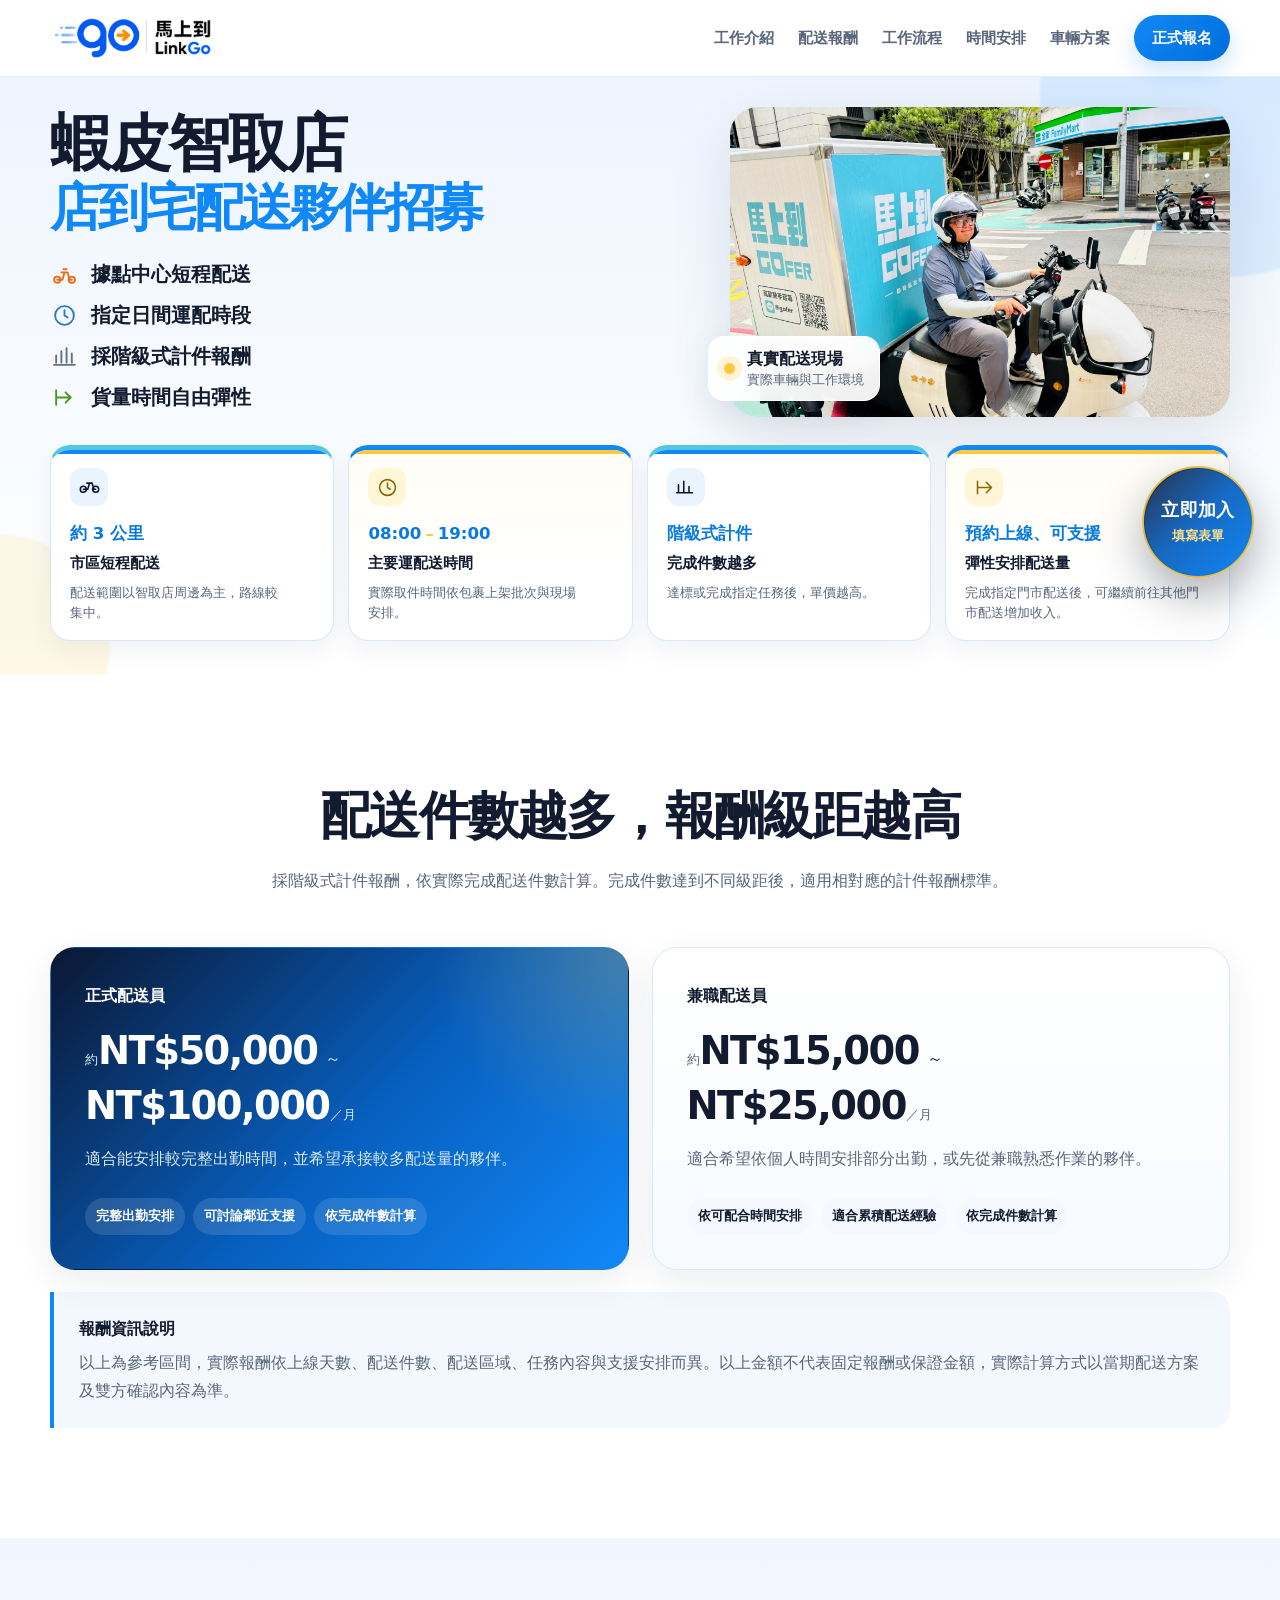
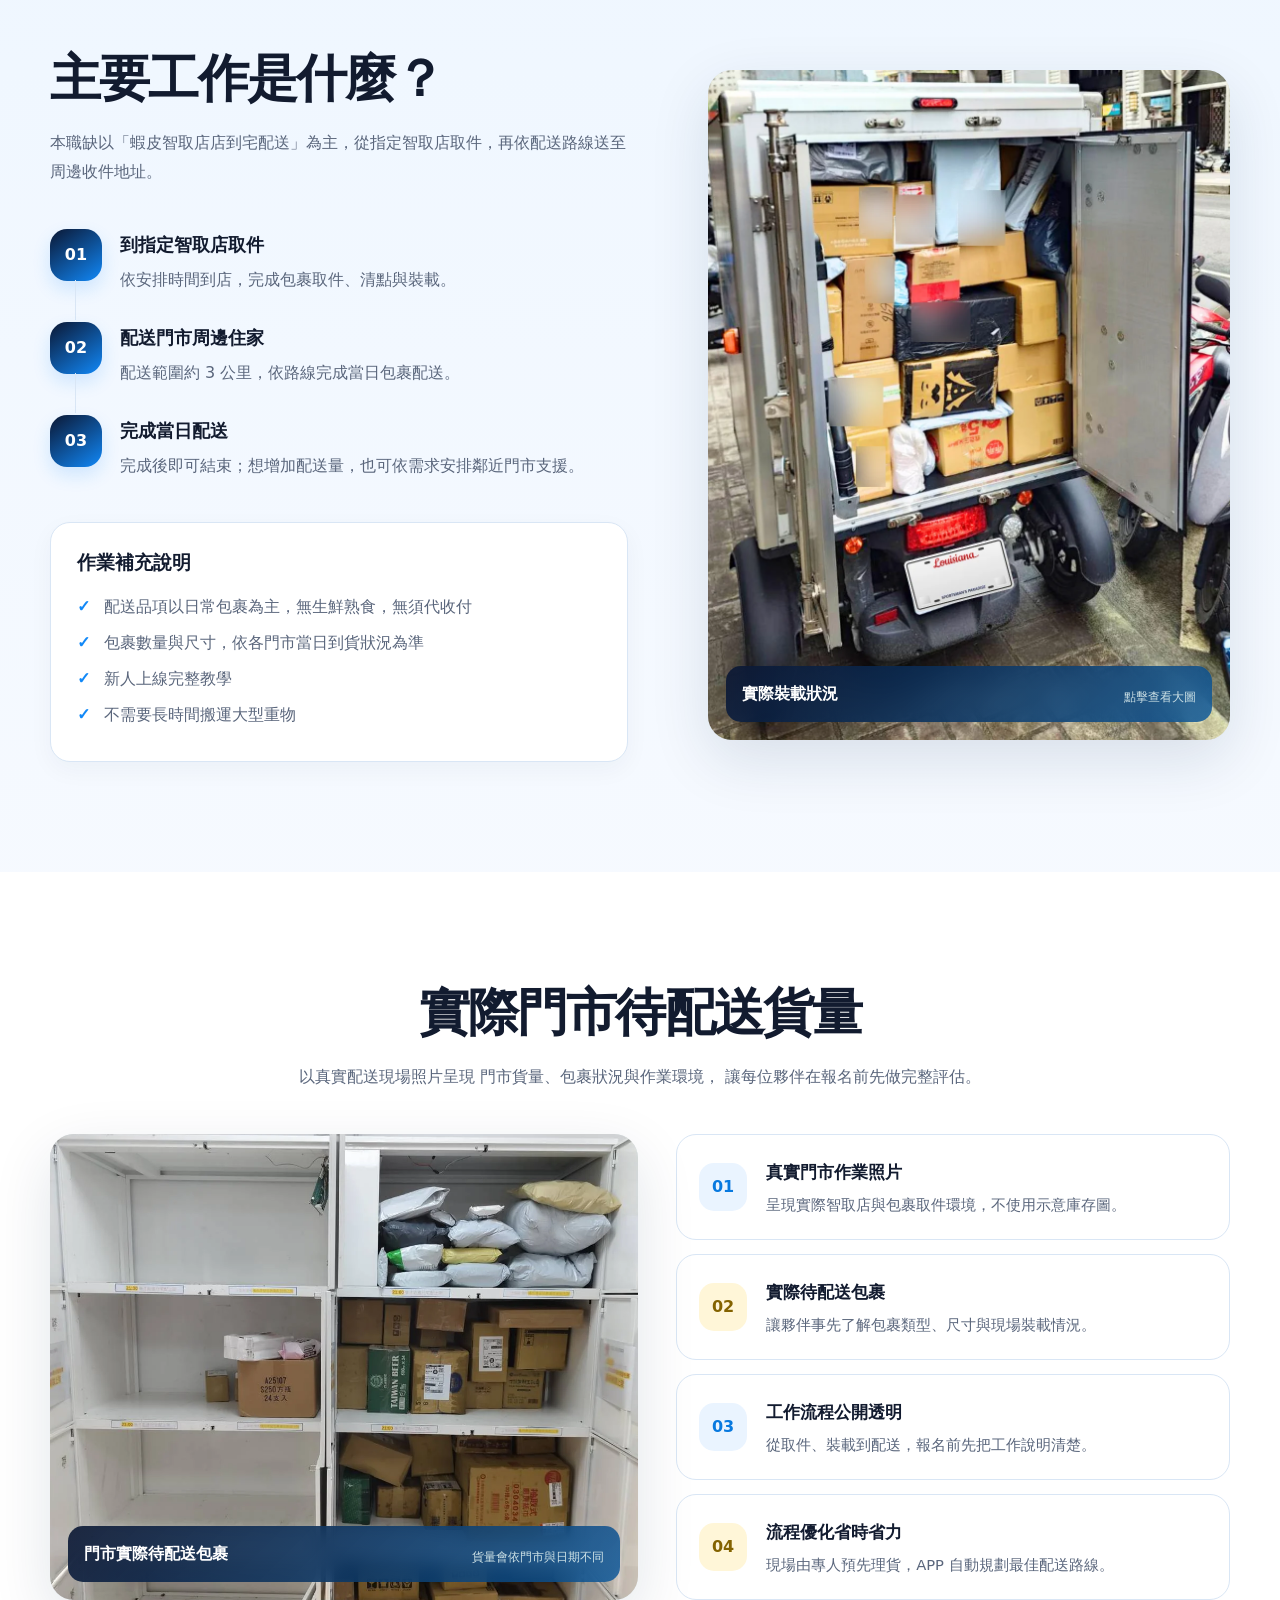
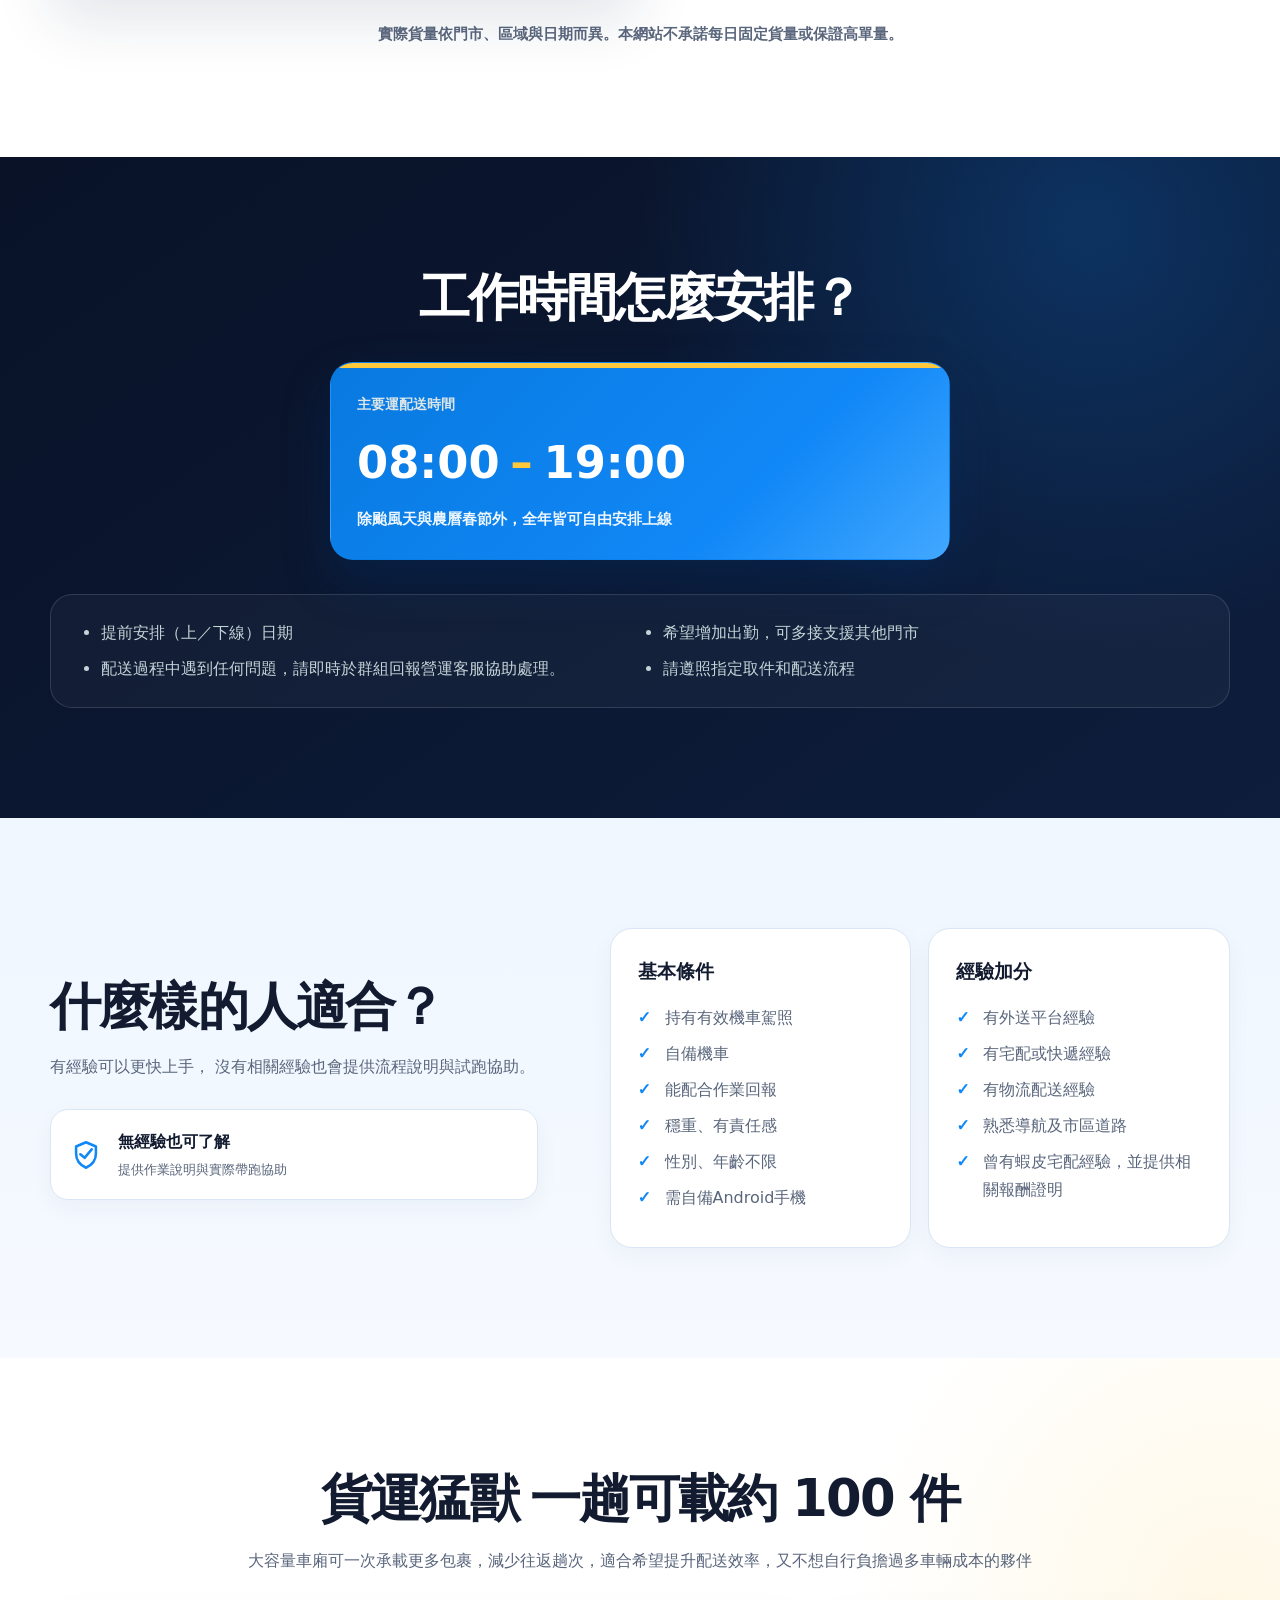
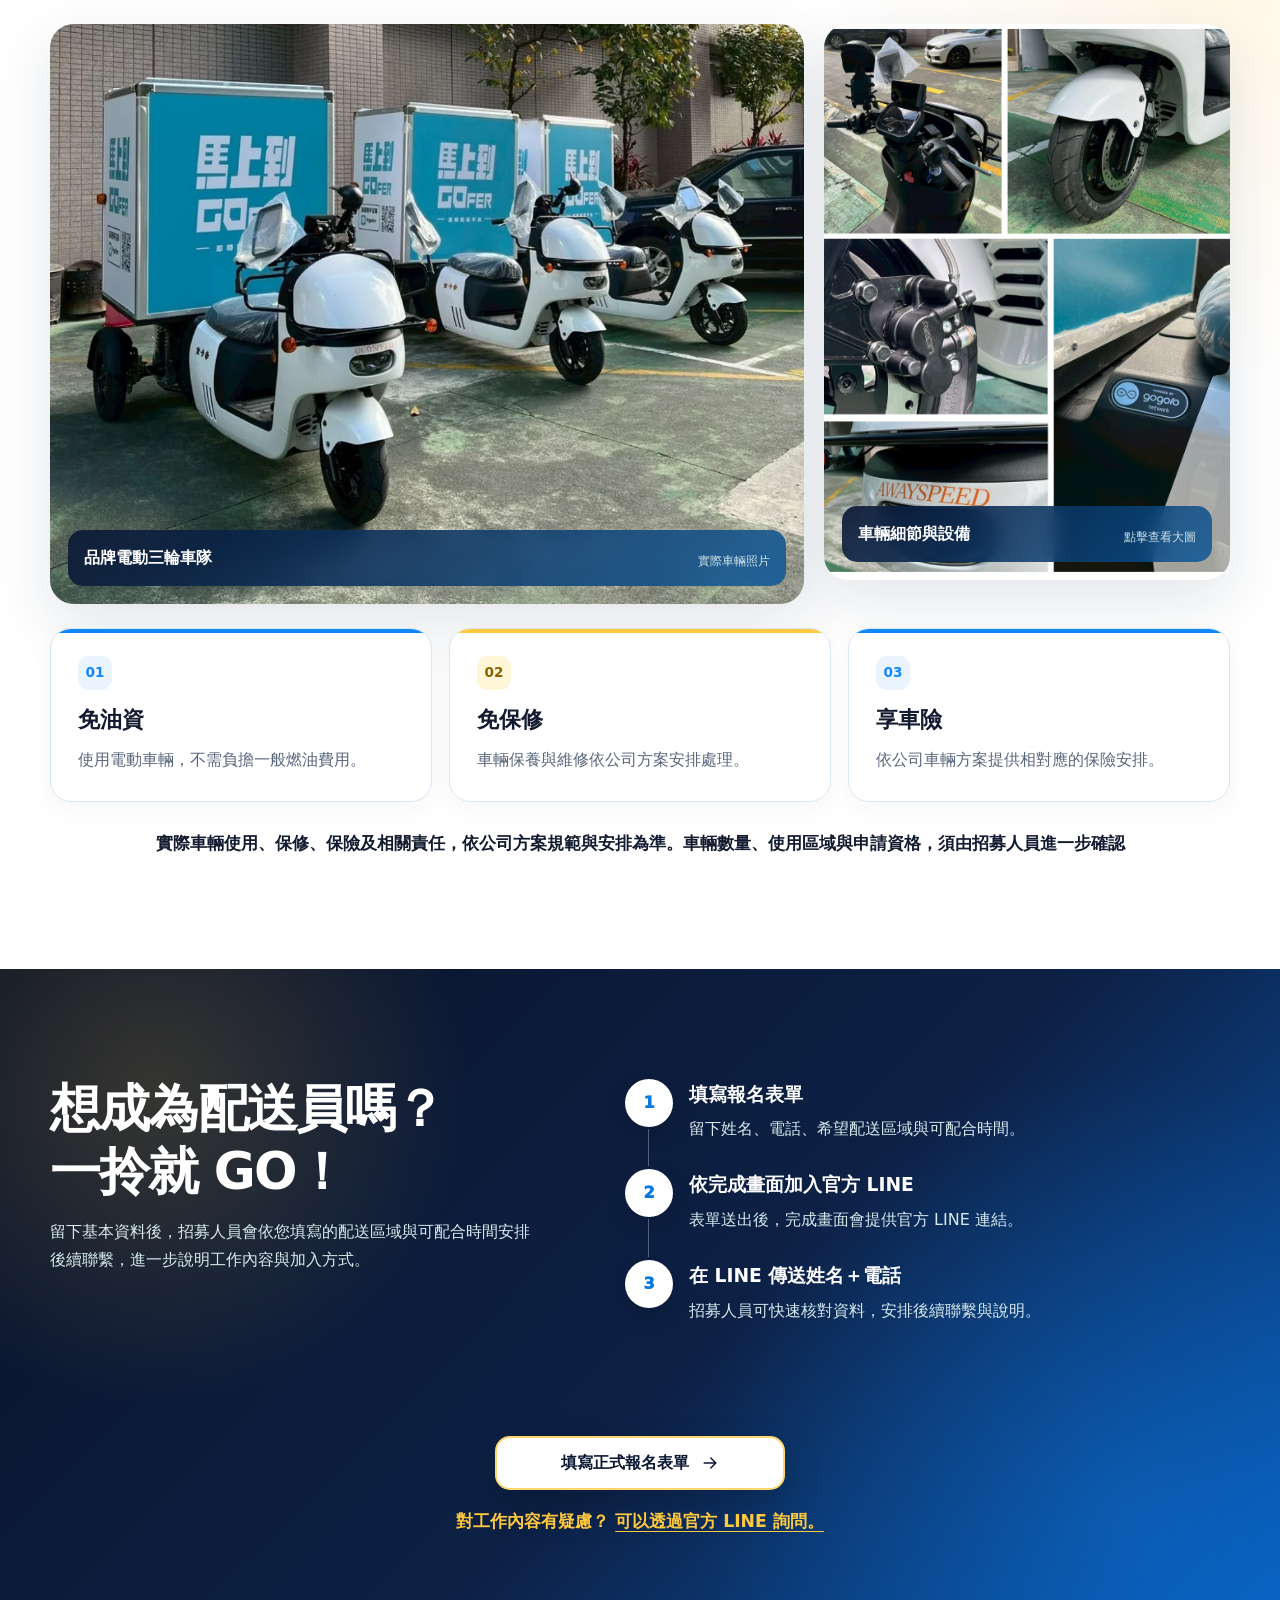
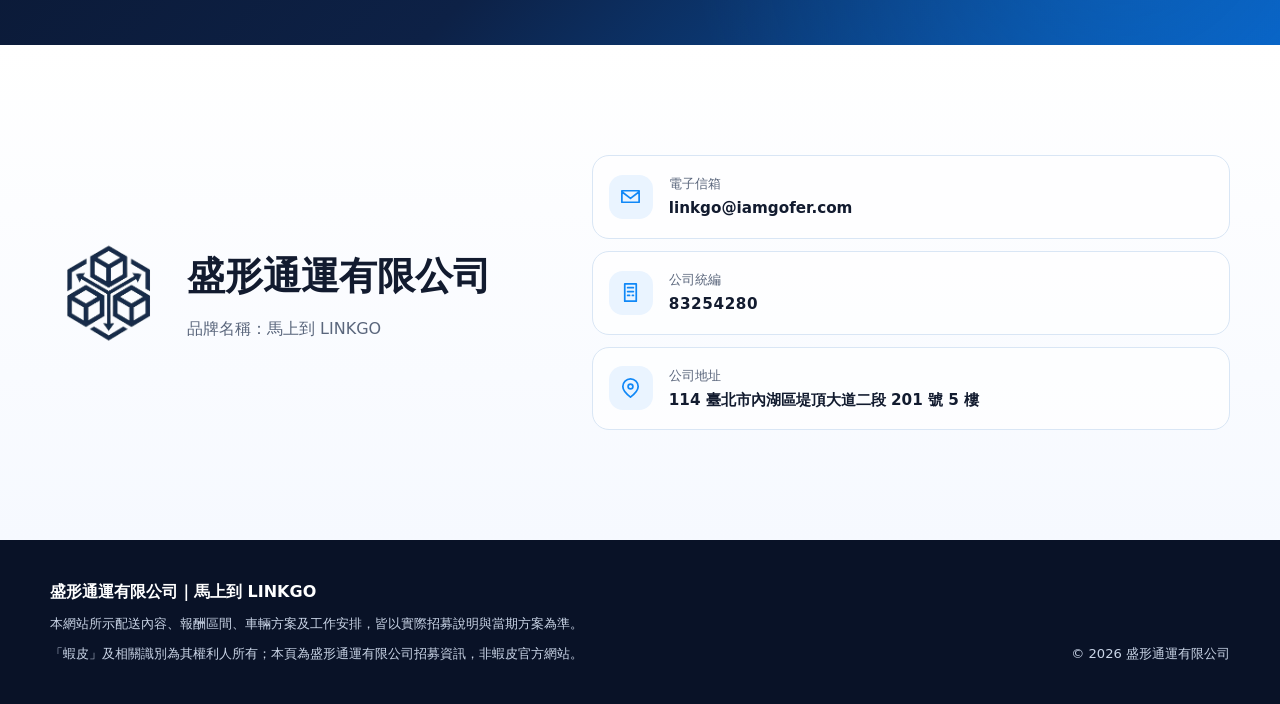
==== commit 1d9a88d8: "Update index.html" ====
--- a/index.html
+++ b/index.html
@@ -158,8 +158,6 @@
 <img alt="電動三輪車車廂裝載日常包裹，面單已做隱私處理" loading="lazy" src="assets/images/cargo-tricycle.webp"/>
 <span class="photo-caption"><strong>實際裝載狀況</strong><small>點擊查看大圖</small></span>
 </button>
-<p class="privacy-note">照片中的面單、條碼與個人資訊已進行模糊處理。</p>
-</div>
 </div>
 </section><section aria-labelledby="reality-title" class="reality section" id="reality">
 <div class="container">
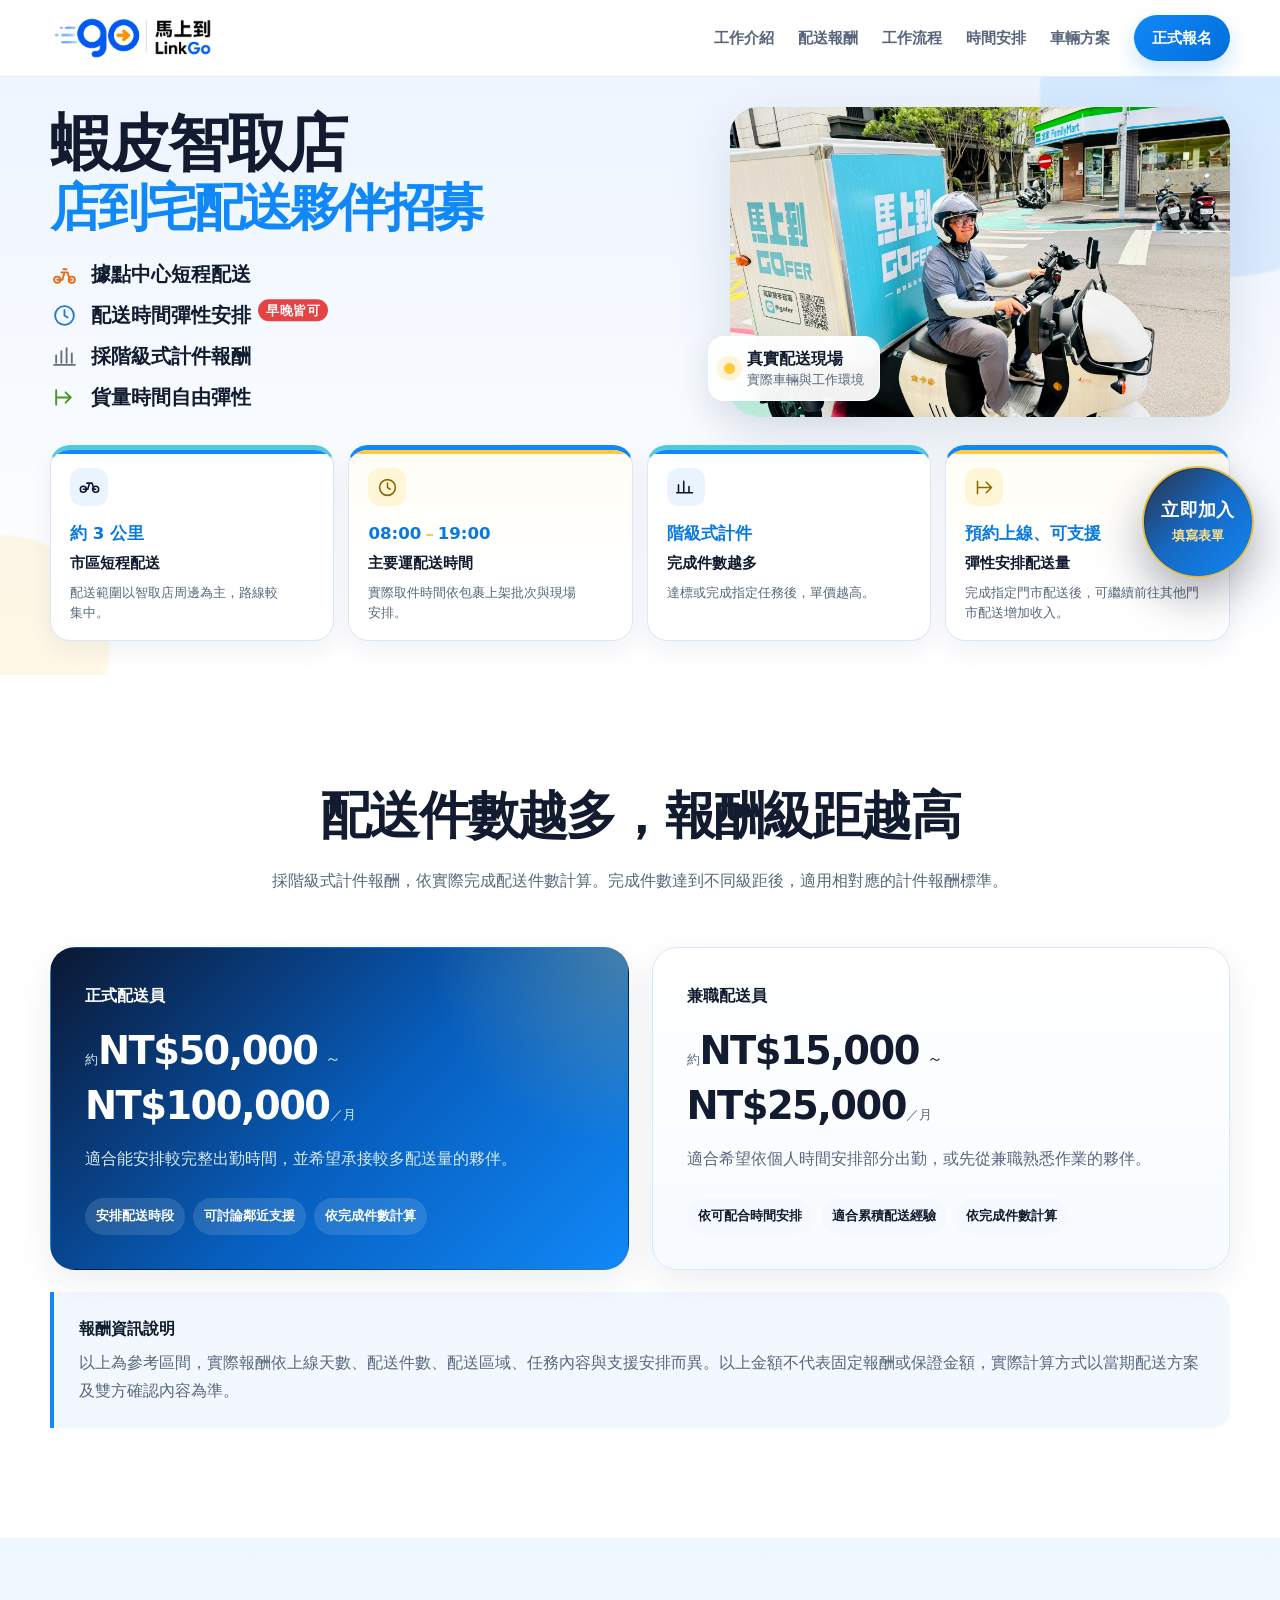
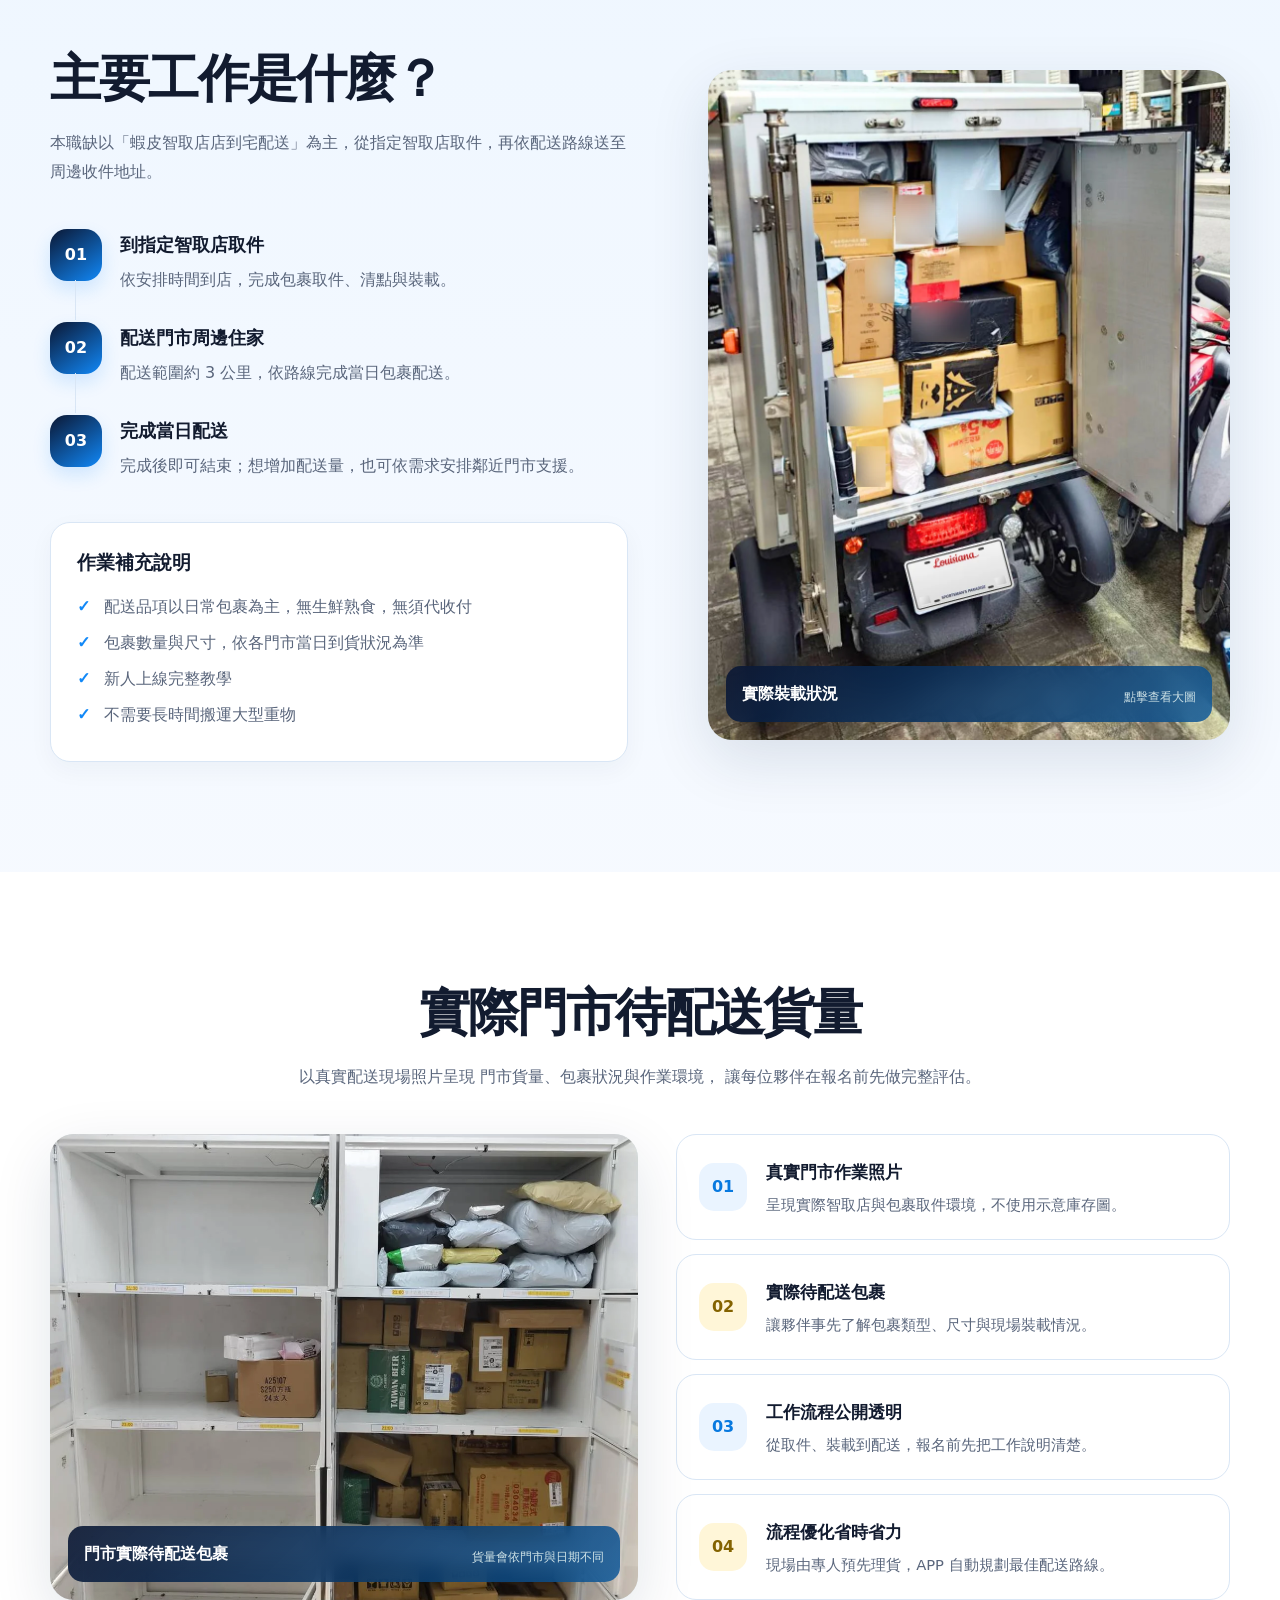
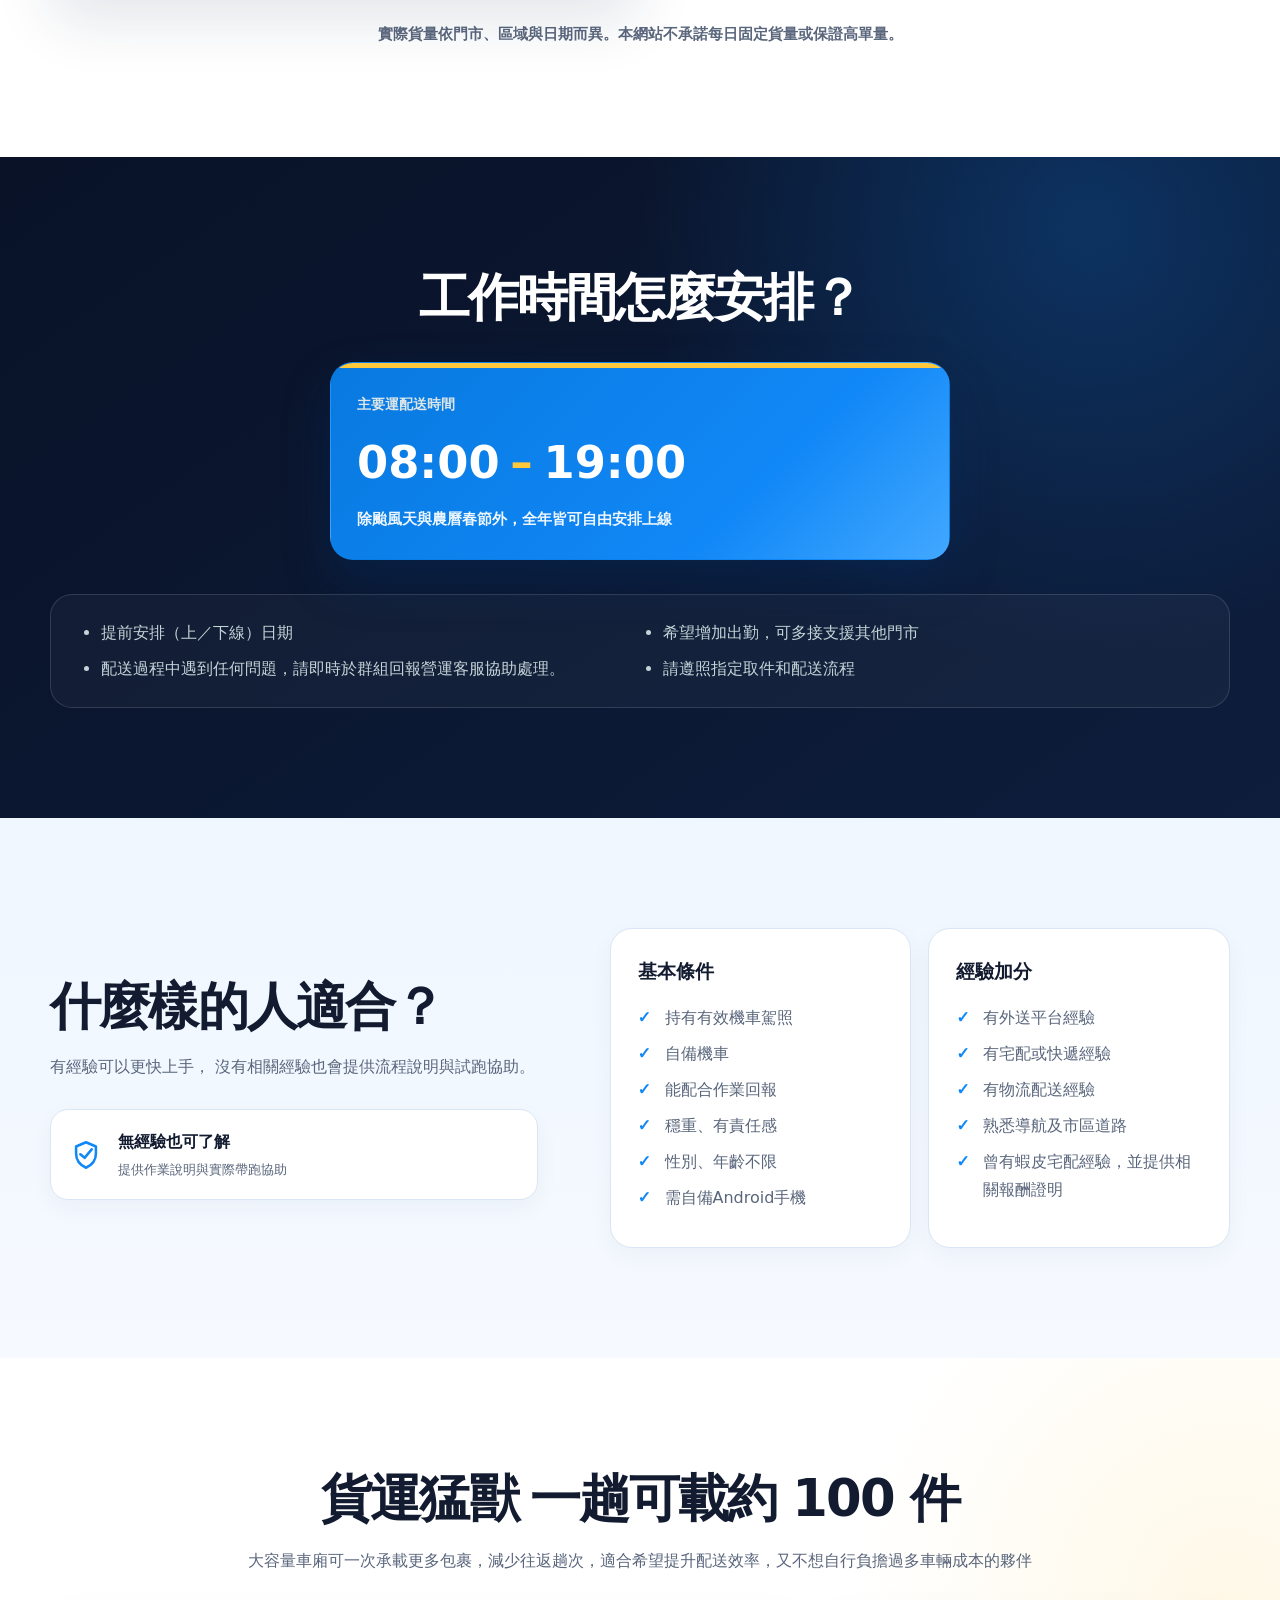
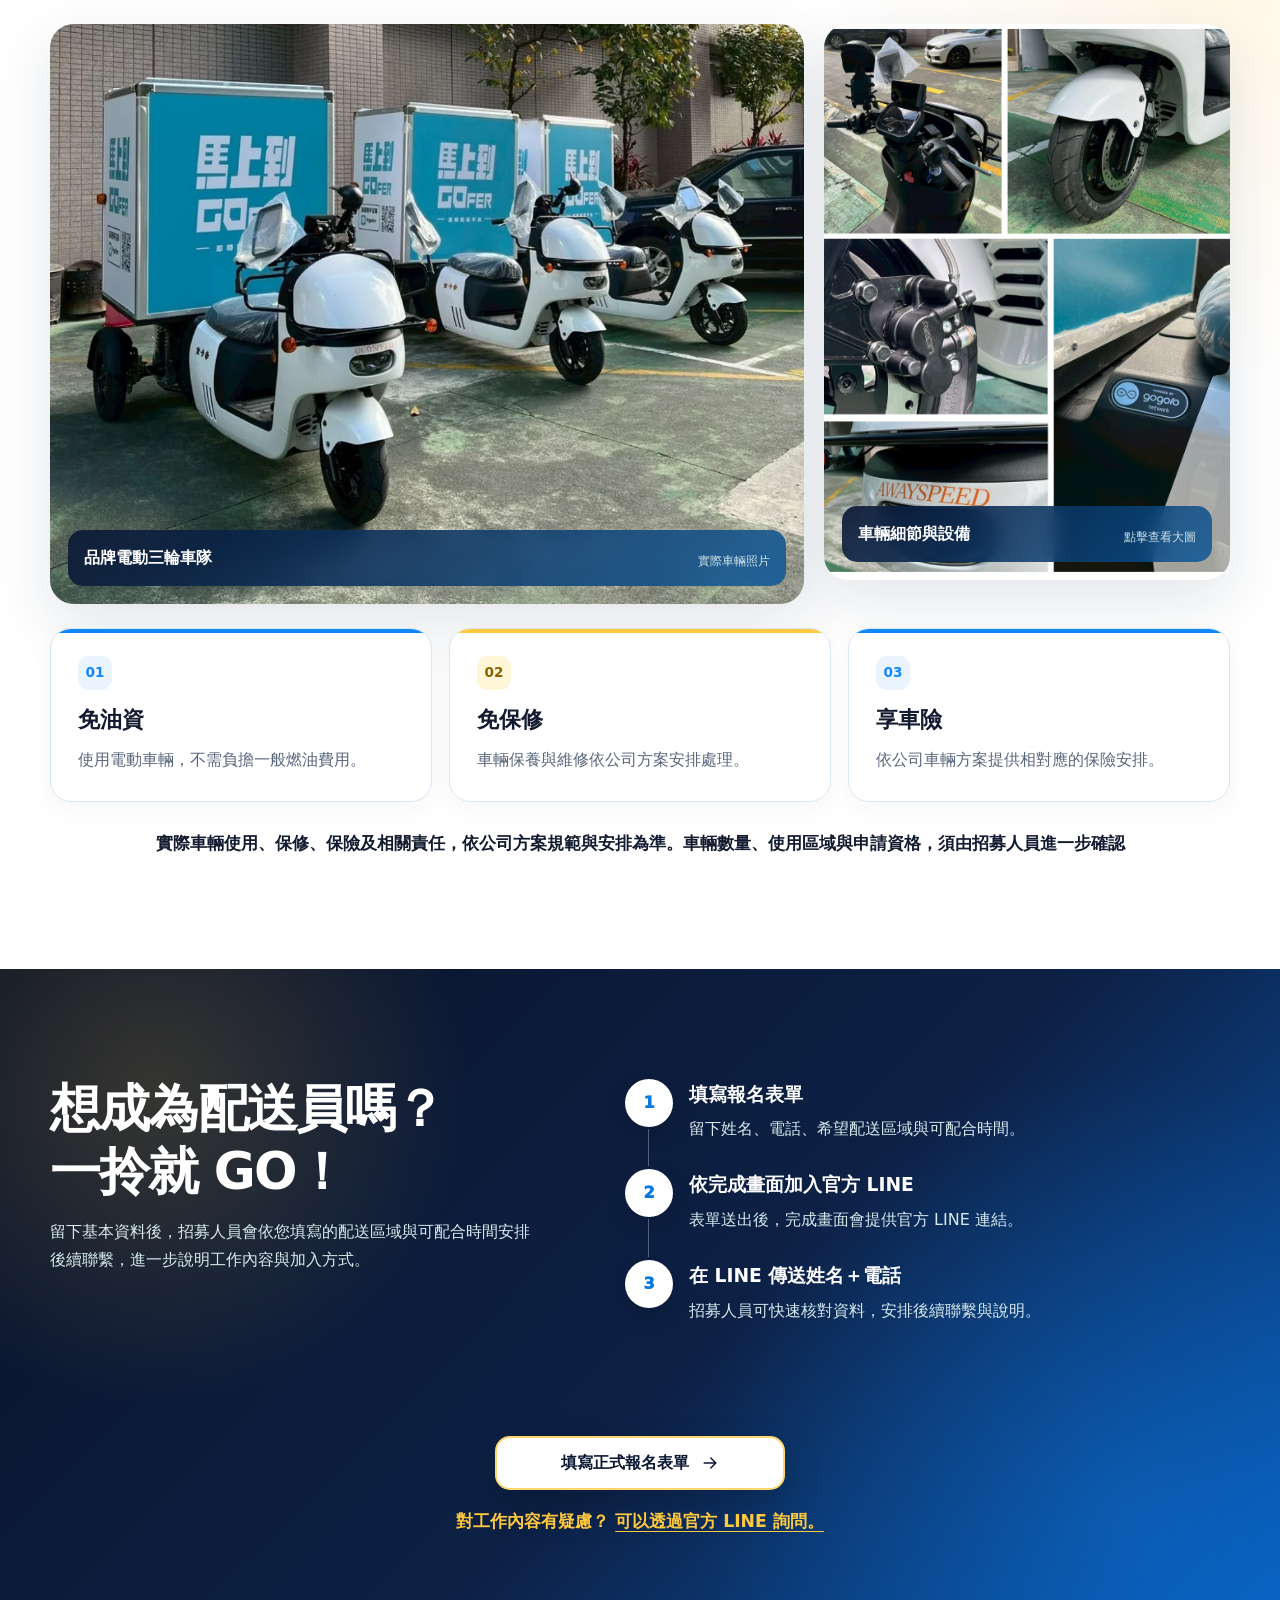
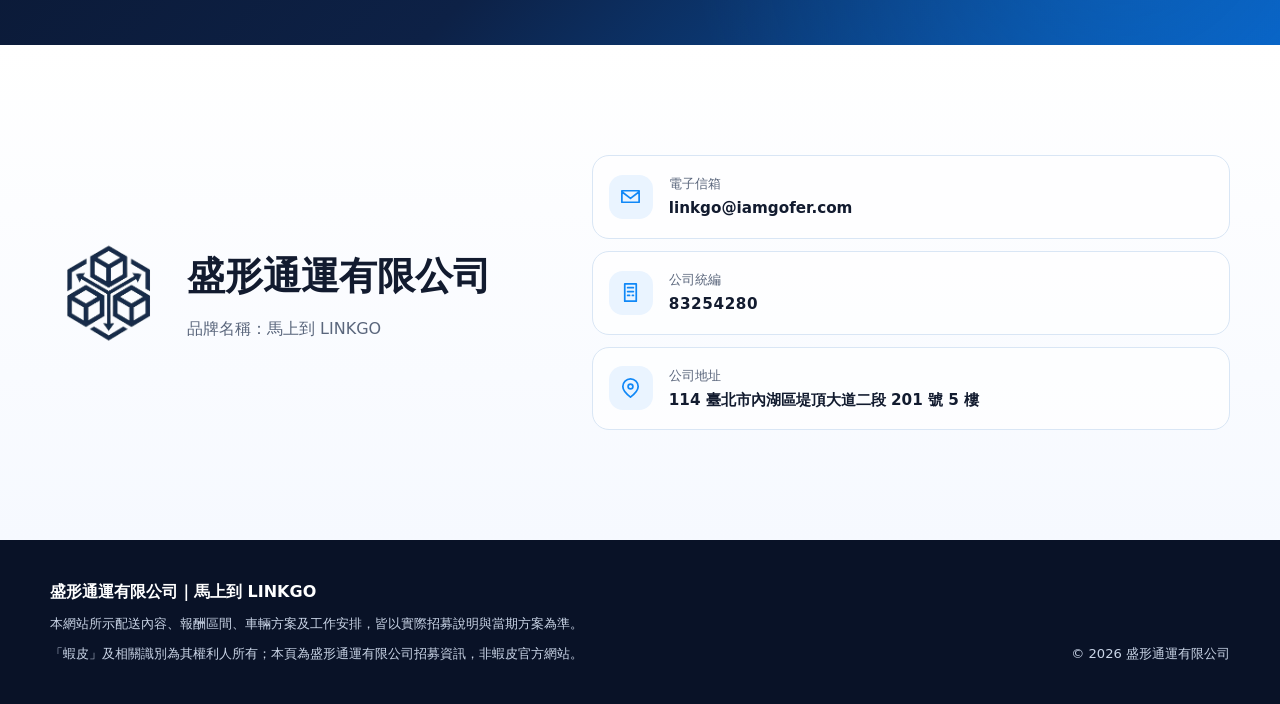
==== commit abf19fa3: "Add files via upload" ====
--- a/index.html
+++ b/index.html
@@ -55,7 +55,7 @@
 <div class="container hero-grid">
 <div class="hero-copy reveal"><h1 id="hero-title"><span class="hero-title-line">蝦皮智取店</span><span class="hero-title-line hero-title-accent">店到宅配送夥伴招募</span></h1><ul aria-label="配送工作特色" class="hero-feature-list">
 <li><span aria-hidden="true" class="hero-feature-icon icon-bike"><svg aria-hidden="true" viewbox="0 0 24 24"><circle cx="5" cy="17" r="3"></circle><circle cx="19" cy="17" r="3"></circle><path d="M5 17h5l2-7h3l2 7h2M9 10h3M11 7h3"></path></svg></span><span>據點中心短程配送</span></li>
-<li><span aria-hidden="true" class="hero-feature-icon icon-time"><svg aria-hidden="true" viewbox="0 0 24 24"><circle cx="12" cy="12" r="9"></circle><path d="M12 7v5l3 2"></path></svg></span><span>指定日間運配時段</span></li>
+<li><span aria-hidden="true" class="hero-feature-icon icon-time"><svg aria-hidden="true" viewbox="0 0 24 24"><circle cx="12" cy="12" r="9"></circle><path d="M12 7v5l3 2"></path></svg></span><span class="hero-feature-copy"><span class="hero-feature-main">配送時間彈性安排</span><small class="hero-feature-note">早晚皆可</small></span></li>
 <li><span aria-hidden="true" class="hero-feature-icon icon-pay"><svg aria-hidden="true" viewbox="0 0 24 24"><path d="M4 18V11m5 7V7m5 11V4m5 14v-9M2 20h20"></path></svg></span><span>採階級式計件報酬</span></li>
 <li><span aria-hidden="true" class="hero-feature-icon icon-flex"><svg aria-hidden="true" viewbox="0 0 24 24"><path d="M4 12h14m-5-5 5 5-5 5M4 5v14"></path></svg></span><span>貨量時間自由彈性</span></li>
 </ul></div>
@@ -113,7 +113,7 @@
 <p class="pay-label">正式配送員</p>
 <div class="pay-value"><span class="pay-amount"><small>約</small><strong>NT$50,000</strong></span><span class="pay-separator">～</span><span class="pay-amount"><strong>NT$100,000</strong><small>／月</small></span></div>
 <p>適合能安排較完整出勤時間，並希望承接較多配送量的夥伴。</p>
-<ul class="mini-list"><li>完整出勤安排</li><li>可討論鄰近支援</li><li>依完成件數計算</li></ul>
+<ul class="mini-list"><li>安排配送時段</li><li>可討論鄰近支援</li><li>依完成件數計算</li></ul>
 </article>
 <article class="pay-card reveal" data-delay="100">
 <p class="pay-label">兼職配送員</p>
@@ -158,6 +158,8 @@
 <img alt="電動三輪車車廂裝載日常包裹，面單已做隱私處理" loading="lazy" src="assets/images/cargo-tricycle.webp"/>
 <span class="photo-caption"><strong>實際裝載狀況</strong><small>點擊查看大圖</small></span>
 </button>
+
+</div>
 </div>
 </section><section aria-labelledby="reality-title" class="reality section" id="reality">
 <div class="container">
--- a/assets/css/style.css
+++ b/assets/css/style.css
@@ -2203,3 +2203,48 @@
     line-height: 1.75 !important;
   }
 }
+
+
+/* 2026-08-07：首頁配送時間特色備註置於標題右上方 */
+.hero-feature-copy {
+  display: inline-flex;
+  align-items: flex-start;
+  flex-wrap: nowrap;
+  gap: 7px;
+  line-height: 1.35;
+  white-space: nowrap;
+}
+.hero-feature-main {
+  display: inline-block;
+  font: inherit;
+  font-weight: inherit;
+}
+.hero-feature-note {
+  display: inline-flex;
+  width: max-content;
+  margin-top: 0;
+  padding: 2px 8px;
+  border-radius: 999px;
+  background: #e54444;
+  color: #ffffff;
+  font-size: .68em;
+  font-weight: 800;
+  letter-spacing: .04em;
+  line-height: 1.35;
+  transform: translateY(-.28em);
+}
+@media (max-width: 720px) {
+  .hero-feature-copy { gap: 6px; }
+  .hero-feature-note {
+    padding: 2px 7px;
+    font-size: .66em;
+    transform: translateY(-.24em);
+  }
+}
+@media (max-width: 360px) {
+  .hero-feature-copy { gap: 5px; }
+  .hero-feature-note {
+    padding: 1px 6px;
+    font-size: .62em;
+  }
+}
